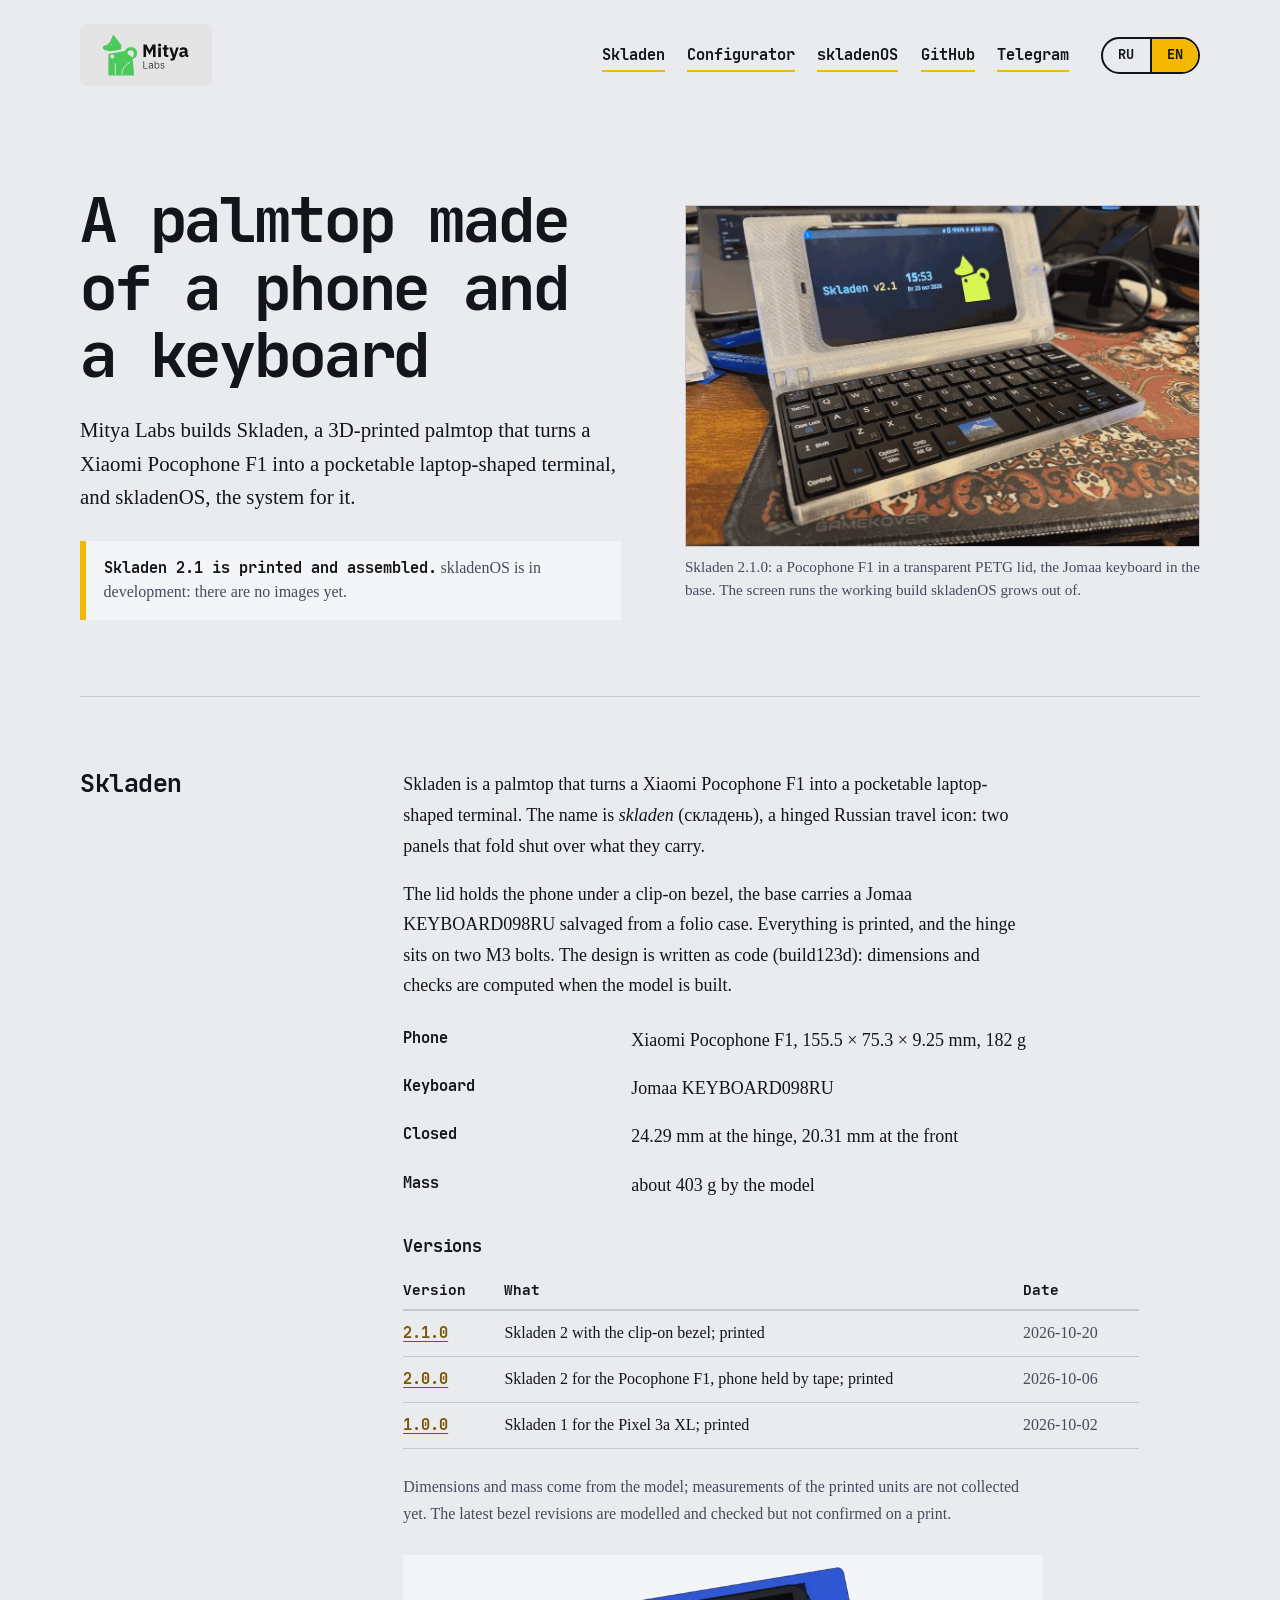
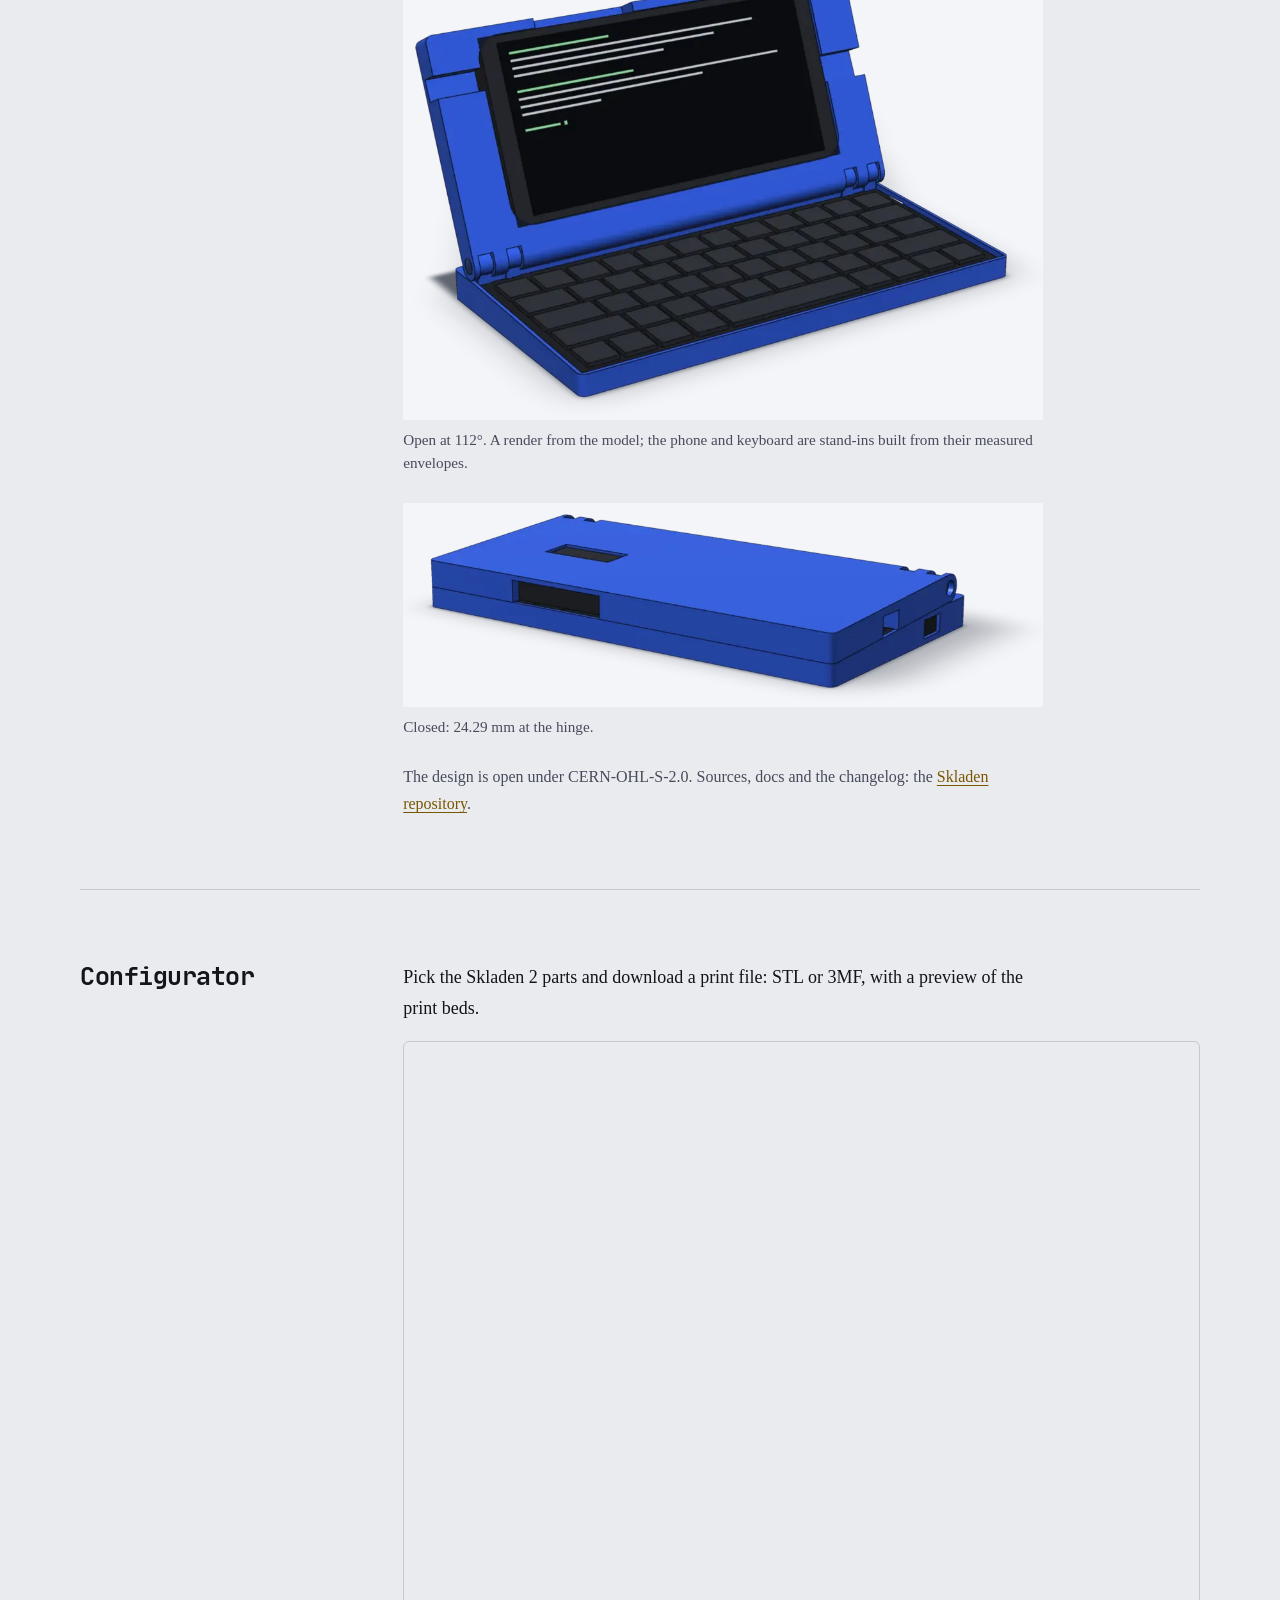
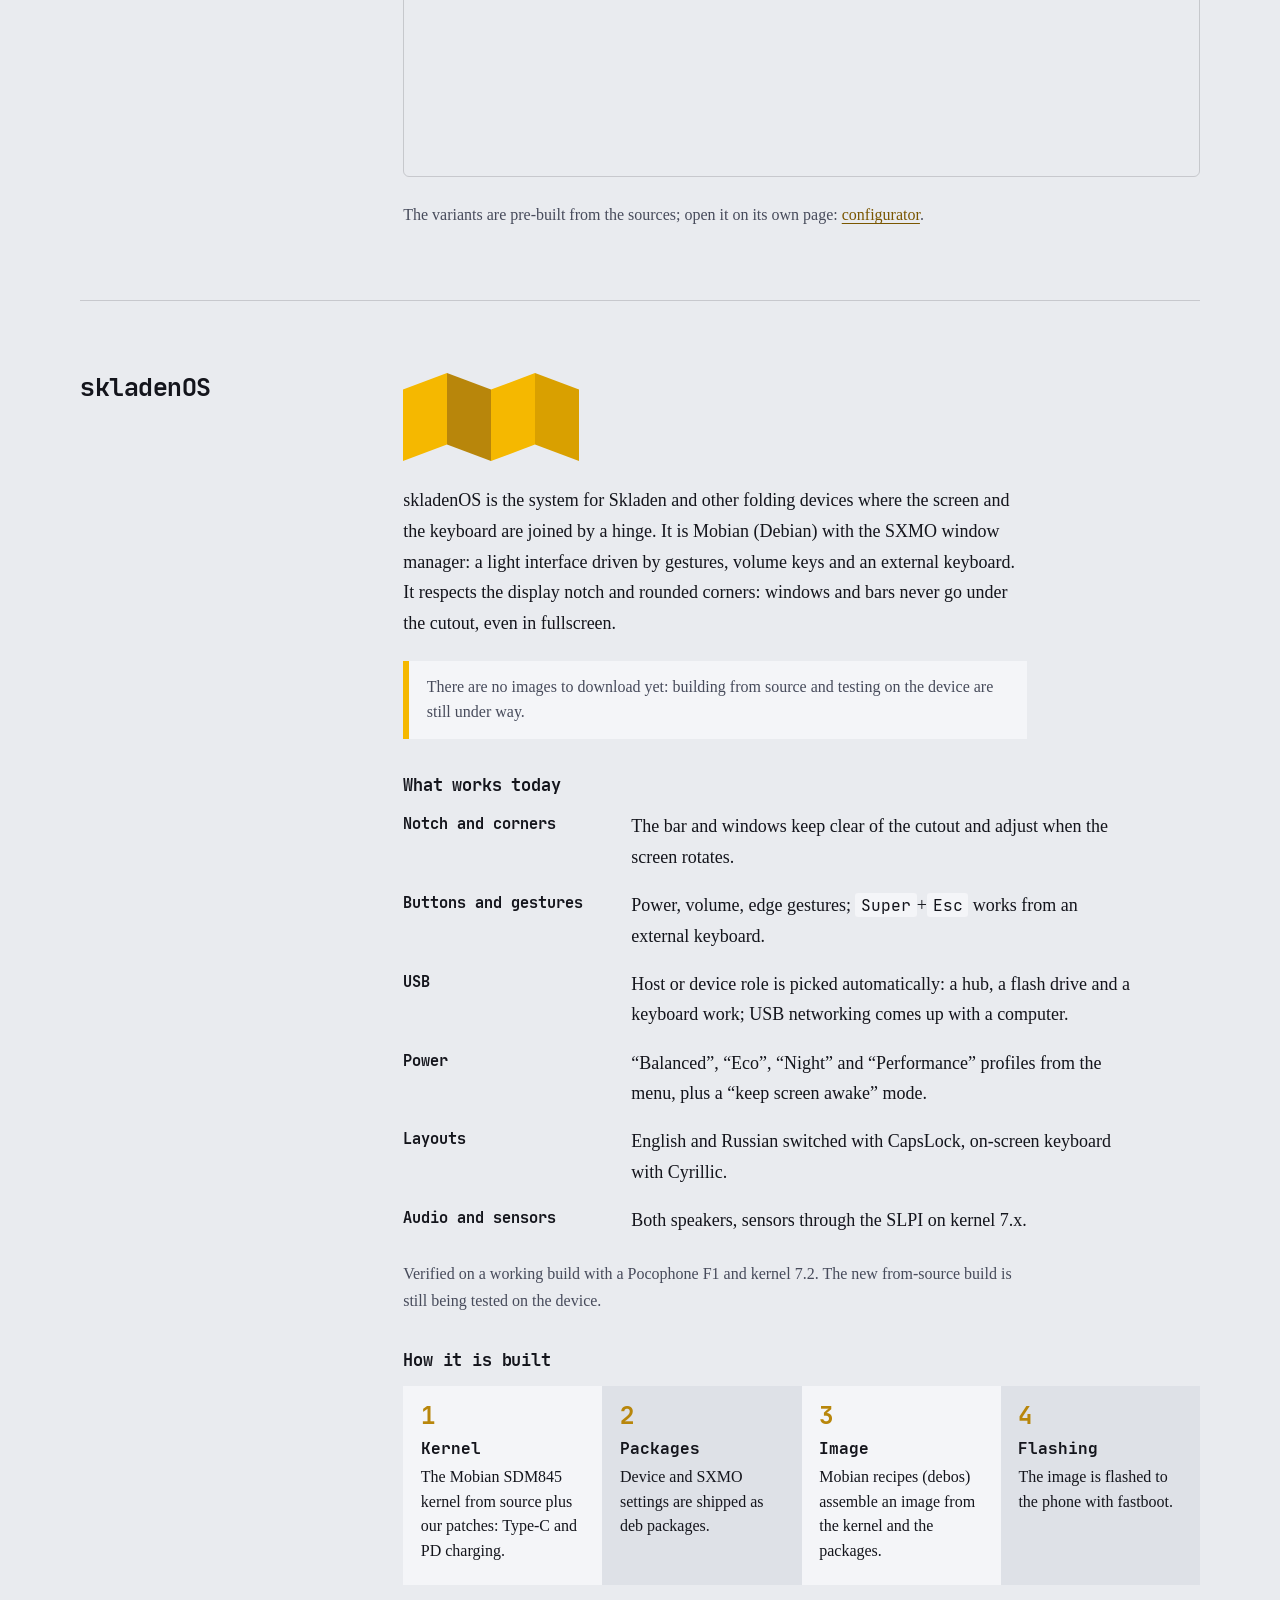
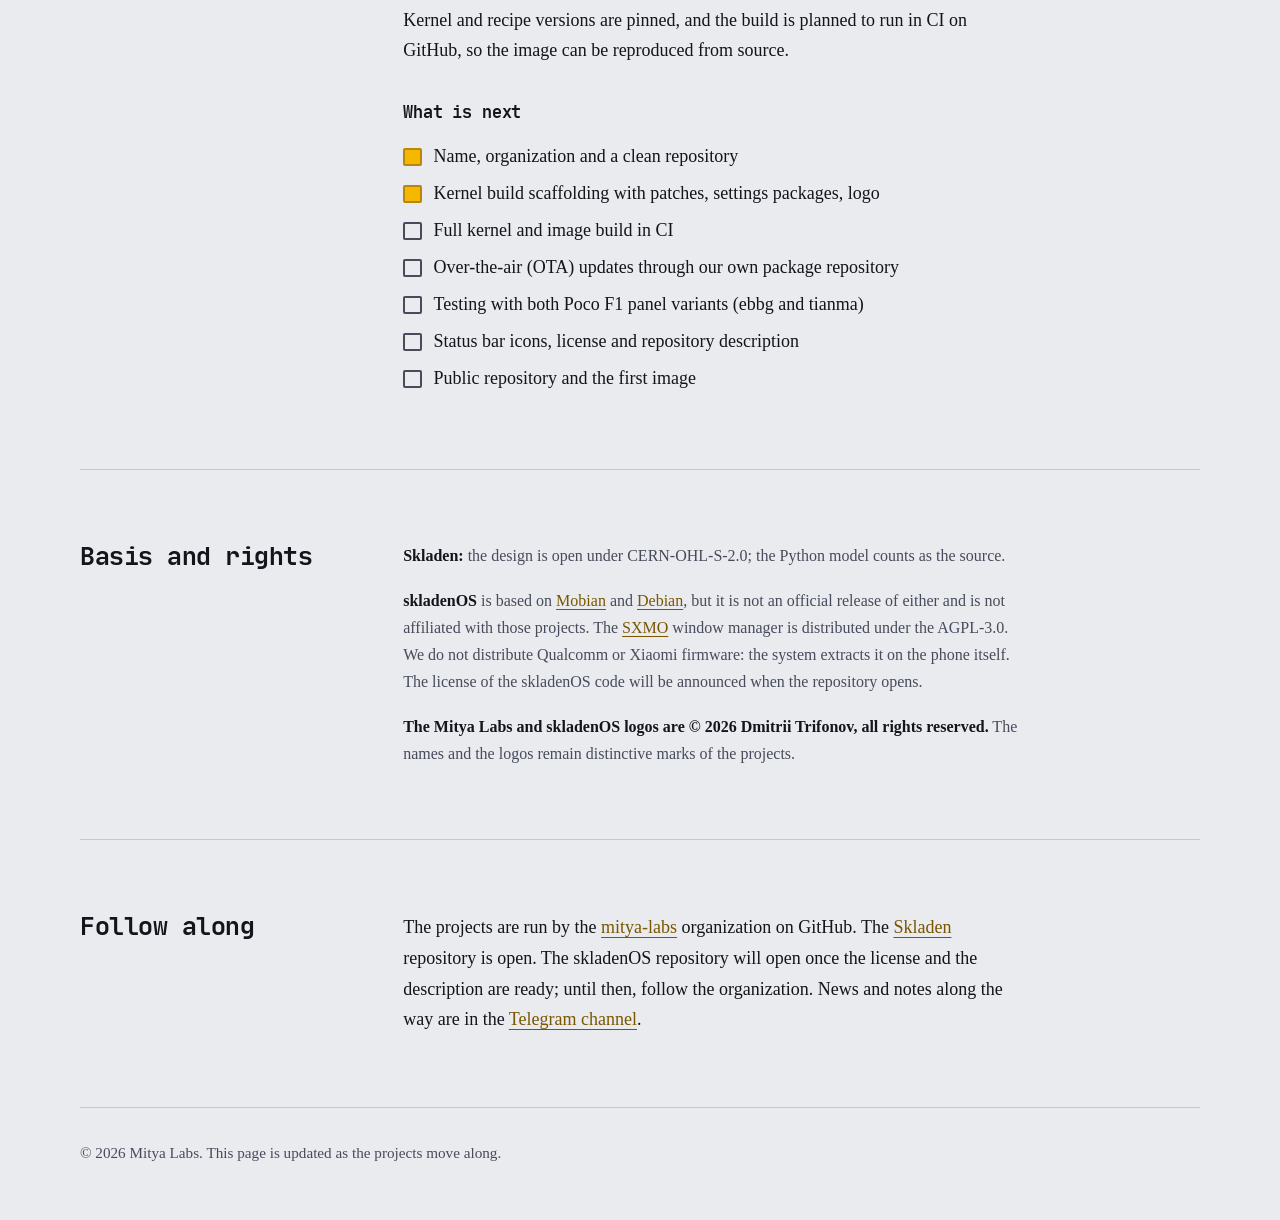
==== index.html @ ec43d26e "Сайт: ссылка на конфигуратор в шапке (ru/en) Co-Authored-By: Claude Sonnet 5.5 <noreply@anthropic.co" ====
<!doctype html>
<html lang="ru">
<head>
<meta charset="utf-8">
<meta name="viewport" content="width=device-width, initial-scale=1">
<title>Mitya Labs: Skladen и skladenOS</title>
<meta name="description" content="Mitya Labs делает Skladen, напечатанный палмтоп, который превращает Xiaomi Pocophone F1 в карманный терминал, и skladenOS, систему для него.">
<meta name="theme-color" content="#E9EBEF" media="(prefers-color-scheme: light)">
<meta name="theme-color" content="#0D0E15" media="(prefers-color-scheme: dark)">
<meta property="og:title" content="Mitya Labs: Skladen и skladenOS">
<meta property="og:description" content="Mitya Labs делает Skladen, напечатанный палмтоп, который превращает Xiaomi Pocophone F1 в карманный терминал, и skladenOS, систему для него.">
<meta property="og:image" content="https://mitya-labs.github.io/assets/img/skladen2-photo.jpg">
<link rel="canonical" href="https://mitya-labs.github.io/">
<link rel="alternate" hreflang="ru" href="https://mitya-labs.github.io/">
<link rel="alternate" hreflang="en" href="https://mitya-labs.github.io/en/">
<link rel="alternate" hreflang="x-default" href="https://mitya-labs.github.io/en/">
<link rel="icon" href="assets/favicon.svg" type="image/svg+xml">
<link rel="icon" href="/favicon.ico" sizes="48x48">
<link rel="apple-touch-icon" href="assets/apple-touch-icon.png">
<link rel="preload" href="assets/fonts/JetBrainsMono-Bold.woff2" as="font" type="font/woff2" crossorigin>
<link rel="stylesheet" href="style.css">
<script>
/* Язык по умолчанию: с корня (русская версия) уводим на /en/, если язык браузера не русский и пользователь не выбирал язык сам.
   Выбор переключателем RU/EN запоминается в localStorage. Страница /en/ при прямом заходе не перенаправляется. */
(function () {
  if (!true) return;
  var want = null;
  try { want = localStorage.getItem("lang"); } catch (e) {}
  if (want !== "ru" && want !== "en") {
    var l = (navigator.languages && navigator.languages.length ? navigator.languages[0] : navigator.language) || "ru";
    want = /^ru(-|$)/i.test(l) ? "ru" : "en";
  }
  if (want === "en") location.replace("en/" + location.search + location.hash);
})();
</script>
</head>
<body>
<div class="wrap">
<header class="top">
  <a href="./" class="brand" aria-label="Mitya Labs"><img src="assets/mitya-labs.svg" alt="Mitya Labs" width="209" height="99"></a>
  <nav aria-label="Разделы и язык">
    <a href="#skladen">Skladen</a>
    <a href="#configurator">Конфигуратор</a>
    <a href="#skladenos">skladenOS</a>
    <a href="https://github.com/mitya-labs">GitHub</a>
    <a href="https://t.me/dorimemmap">Telegram</a>
  </nav>
  <div class="lang" role="group" aria-label="Язык"><a href="./" hreflang="ru" lang="ru" data-lang="ru" aria-current="true">RU</a><a href="en/" hreflang="en" lang="en" data-lang="en">EN</a></div>
</header>

<main>
<div class="hero">
  <div>
    <h1>Палмтоп из телефона и клавиатуры</h1>
    <p class="lede">Mitya Labs делает Skladen: напечатанный на 3D-принтере палмтоп, который превращает Xiaomi Pocophone F1 в карманный терминал в форме ноутбука, и skladenOS, систему для него.</p>
    <p class="status"><strong>Skladen 2.1 напечатан и собран.</strong> skladenOS в разработке: готовых образов пока нет.</p>
  </div>
  <figure class="shot">
    <img src="assets/img/skladen2-photo.jpg" width="1100" height="729" alt="Напечатанный Skladen 2.1 на столе, открытый: Pocophone F1 под рамкой на защёлках в прозрачной крышке, клавиатура Jomaa в основании">
    <figcaption>Skladen 2.1.0: Pocophone F1 в прозрачной крышке из PETG, клавиатура Jomaa в основании. На экране рабочая сборка, из которой вырастает skladenOS.</figcaption>
  </figure>
</div>

<section class="cols" id="skladen"><h2>Skladen</h2><div class="body">
<p>Skladen — палмтоп, который превращает Xiaomi Pocophone F1 в карманный терминал в форме ноутбука. Название — <i>складень</i>: дорожная икона на петлях, две створки, которые смыкаются над тем, что в них лежит.</p>
<p>Крышка держит телефон под рамкой на защёлках, в основании клавиатура Jomaa KEYBOARD098RU из чехла-книжки. Всё напечатано, петли держатся на двух болтах M3. Конструкция описана кодом (build123d): размеры и проверки считаются при сборке модели.</p>
<dl class="feat"><dt>Телефон</dt><dd>Xiaomi Pocophone F1, 155,5 × 75,3 × 9,25 мм, 182 г</dd><dt>Клавиатура</dt><dd>Jomaa KEYBOARD098RU</dd><dt>В сложенном виде</dt><dd>24,29 мм у петли, 20,31 мм спереди</dd><dt>Масса</dt><dd>около 403 г по модели</dd></dl>
<h3>Версии</h3>
<div class="table-wrap"><table class="ver"><thead><tr><th scope="col">Версия</th><th scope="col">Что это</th><th scope="col">Дата</th></tr></thead><tbody><tr><td><a href="https://github.com/mitya-labs/skladen/tree/v2.1.0">2.1.0</a></td><td>Skladen 2 с рамкой на защёлках; напечатан</td><td>2026-10-20</td></tr><tr><td><a href="https://github.com/mitya-labs/skladen/tree/v2.0.0">2.0.0</a></td><td>Skladen 2 под Pocophone F1, телефон на ленте; напечатан</td><td>2026-10-06</td></tr><tr><td><a href="https://github.com/mitya-labs/skladen/tree/v1.0.0">1.0.0</a></td><td>Skladen 1 под Pixel 3a XL; напечатан</td><td>2026-10-02</td></tr></tbody></table></div>
<p class="note">Размеры и масса взяты из модели, замеры напечатанных экземпляров ещё не сведены. Последние правки рамки смоделированы и проверены, на печати не подтверждены.</p>
<figure class="render"><img src="assets/img/skladen2-open.webp" width="1000" height="726" alt="Skladen 2, открытый на 112 градусов: в крышке телефон с терминалом, в основании клавиатура" loading="lazy"><figcaption>Открытый на 112°. Рендер из модели; телефон и клавиатура заменены заготовками по измеренным габаритам.</figcaption></figure>
<figure class="render"><img src="assets/img/skladen2-closed.webp" width="1000" height="318" alt="Skladen 2 в сложенном виде, вид спереди справа" loading="lazy"><figcaption>Сложенный: 24,29 мм у петли.</figcaption></figure>
<p class="note">Конструкция открыта под CERN-OHL-S-2.0. Исходники, документы и список изменений: <a href="https://github.com/mitya-labs/skladen">репозиторий Skladen</a>.</p>
</div></section>

<section class="cols" id="configurator"><h2>Конфигуратор</h2><div class="body"><p>Выберите детали Skladen 2 и скачайте файл для печати: STL или 3MF, с предпросмотром столов.</p><iframe class="cfg" src="https://mitya-labs.github.io/skladen/?lang=ru" title="Конфигуратор Skladen 2" loading="lazy" allow="fullscreen"></iframe><p class="note">Модель собирается заранее из исходников; открыть отдельной страницей: <a href="https://mitya-labs.github.io/skladen/?lang=ru">конфигуратор</a>.</p></div></section>

<section class="cols" id="skladenos"><h2>skladenOS</h2><div class="body">
<svg class="mark" viewBox="0 0 320 160" role="img" aria-label="Знак skladenOS: четыре сложенные грани"><polygon class="p1" points="0,30 80,0 80,130 0,160"/><polygon class="p2" points="80,0 160,30 160,160 80,130"/><polygon class="p3" points="160,30 240,0 240,130 160,160"/><polygon class="p4" points="240,0 320,30 320,160 240,130"/></svg>
<p>skladenOS — система для Skladen и других складных устройств, где экран и клавиатура соединены шарниром. Это Mobian (Debian) с оконным менеджером SXMO: лёгкий интерфейс, которым управляют жестами, кнопками громкости и внешней клавиатурой. Система учитывает вырез экрана и скруглённые углы: окна и панели не заходят под челку, даже в полноэкранном режиме.</p>
<p class="status">Готовых образов для скачивания пока нет: сборка из исходников и проверка на устройстве ещё идут.</p>
<h3>Что уже работает</h3>
<dl class="feat"><dt>Вырез и углы</dt><dd>Панель и окна отступают от выреза и перестраиваются при повороте экрана.</dd><dt>Кнопки и жесты</dt><dd>Питание, громкость, жесты по краям экрана; с внешней клавиатуры работает <kbd>Super</kbd>+<kbd>Esc</kbd>.</dd><dt>USB</dt><dd>Роль хоста или устройства выбирается сама: хаб, флешка и клавиатура работают, с компьютером поднимается USB-сеть.</dd><dt>Питание</dt><dd>Режимы «Баланс», «Экономия», «Ночь» и «Производительность» из меню, режим «экран не гаснет».</dd><dt>Раскладки</dt><dd>Английская и русская по CapsLock, экранная клавиатура с кириллицей.</dd><dt>Звук и датчики</dt><dd>Оба динамика, датчики через SLPI на ядре 7.x.</dd></dl>
<p class="note">Проверено на рабочей сборке с Pocophone F1 и ядром 7.2. Новая сборка из исходников ещё проходит проверку на устройстве.</p>
<h3>Как собирается</h3>
<ol class="steps"><li><b>Ядро</b>Ядро Mobian для SDM845 из исходников и наши патчи: Type-C и зарядка PD.</li><li><b>Пакеты</b>Настройки устройства и SXMO оформлены как deb-пакеты.</li><li><b>Образ</b>Рецепты Mobian (debos) собирают образ из ядра и пакетов.</li><li><b>Прошивка</b>Образ прошивается на телефон через fastboot.</li></ol>
<p>Версии ядра и рецептов зафиксированы, сборку планируется вести в CI на GitHub: образ можно будет воспроизвести из исходников.</p>
<h3>Что дальше</h3>
<ul class="road"><li class="done">Имя, организация и чистый репозиторий</li><li class="done">Каркас сборки ядра с патчами, пакеты настроек, логотип</li><li>Полная сборка ядра и образа в CI</li><li>Обновления по воздуху (OTA) через собственный репозиторий пакетов</li><li>Проверка с обоими вариантами панели Poco F1 (ebbg и tianma)</li><li>Иконки статус-бара, лицензия и описание репозитория</li><li>Публичный репозиторий и первый образ</li></ul>
</div></section>

<section class="cols"><h2>Основа и права</h2><div class="body fine"><p><strong>Skladen:</strong> конструкция открыта под CERN-OHL-S-2.0, исходником считается Python-модель.</p><p><strong>skladenOS</strong> основан на <a href="https://mobian.org">Mobian</a> и <a href="https://www.debian.org">Debian</a>, но не является их официальным выпуском и не связан с этими проектами. Оконный менеджер <a href="https://sxmo.org">SXMO</a> распространяется под AGPL-3.0. Прошивки Qualcomm и Xiaomi мы не распространяем: система извлекает их на самом телефоне. Лицензия кода skladenOS будет объявлена при открытии репозитория.</p><p><strong>Логотипы Mitya Labs и skladenOS © 2026 Dmitrii Trifonov, все права защищены.</strong> Названия и логотипы остаются отличительными знаками проектов.</p></div></section>

<section class="cols"><h2>Где следить</h2><div class="body"><p>Проекты ведёт организация <a href="https://github.com/mitya-labs">mitya-labs</a> на GitHub. Репозиторий <a href="https://github.com/mitya-labs/skladen">Skladen</a> открыт. Репозиторий skladenOS откроется, когда будут готовы лицензия и описание; до тех пор можно подписаться на организацию. Новости и заметки по ходу работы — в <a href="https://t.me/dorimemmap">Telegram-канале</a>.</p></div></section>
</main>

<footer>
  <p>© 2026 Mitya Labs. Страница обновляется по мере продвижения проектов.</p>
</footer>
</div>
<script>
document.querySelectorAll("a[data-lang]").forEach(function (a) {
  a.addEventListener("click", function () { try { localStorage.setItem("lang", a.getAttribute("data-lang")); } catch (e) {} });
});
</script>
</body>
</html>
---- style.css ----
@font-face { font-family: "JetBrains Mono"; font-weight: 400; font-display: swap; src: url("assets/fonts/JetBrainsMono-Regular.woff2") format("woff2"); }
@font-face { font-family: "JetBrains Mono"; font-weight: 700; font-display: swap; src: url("assets/fonts/JetBrainsMono-Bold.woff2") format("woff2"); }

:root {
  --paper: #E9EBEF;
  --sheet: #F4F5F8;
  --sheet-2: #DEE1E7;
  --ink: #14151C;
  --muted: #474B5B;
  --crease: rgba(20, 21, 28, .16);
  --fold-light: #F5B800;
  --fold-mid: #D9A000;
  --fold-dark: #B8860B;
  --link: #7A5600;
  --focus: #14151C;
  --mono: "JetBrains Mono", ui-monospace, "SF Mono", Menlo, Consolas, monospace;
  --serif: "Iowan Old Style", "Palatino Linotype", Palatino, "Source Serif 4", Georgia, serif;
  color-scheme: light dark;
}
@media (prefers-color-scheme: dark) {
  :root {
    --paper: #0D0E15;
    --sheet: #151722;
    --sheet-2: #1C1E2C;
    --ink: #E8E9EF;
    --muted: #A5A9BA;
    --crease: rgba(255, 255, 255, .14);
    --fold-light: #FFE55C;
    --fold-mid: #E0C247;
    --fold-dark: #B89B33;
    --link: #FFE55C;
    --focus: #FFE55C;
  }
}

* { box-sizing: border-box; }
html { -webkit-text-size-adjust: 100%; }
body {
  margin: 0; background: var(--paper); color: var(--ink);
  font: 1.125rem/1.7 var(--serif);
  font-variant-ligatures: none;
}
img, svg { display: block; max-width: 100%; }
a { color: var(--link); text-underline-offset: .2em; text-decoration-thickness: 1px; }
a:hover { text-decoration-thickness: 2px; }
:focus-visible { outline: 3px solid var(--focus); outline-offset: 3px; border-radius: 2px; }

.wrap { width: min(100% - 2.5rem, 70rem); margin-inline: auto; }

/* шапка */
.top { display: grid; grid-template-columns: auto 1fr auto; align-items: center; gap: 1rem 2rem; padding-block: 1.5rem; }
.brand { grid-area: 1 / 1; }
.brand img { height: 3.9rem; width: auto; }
.top nav { grid-area: 1 / 2; justify-self: end; display: flex; flex-wrap: wrap; gap: .6rem 1.4rem; font: 700 .95rem/1 var(--mono); }
.top nav a { color: var(--ink); text-decoration: none; padding: .5rem 0; border-bottom: 2px solid var(--fold-light); }
.top nav a:hover { border-bottom-color: var(--ink); }

/* переключатель языка: капсула из двух сегментов, активный залит */
.lang { grid-area: 1 / 3; display: inline-flex; align-items: stretch; border: 2px solid var(--ink); border-radius: 999px; overflow: hidden; font: 700 .85rem/1 var(--mono); -webkit-text-size-adjust: 100%; }
.lang a { display: block; padding: .6rem .95rem; color: var(--ink); text-decoration: none; background: transparent; }
.lang a + a { border-left: 2px solid var(--ink); }
.lang a:hover { background: var(--sheet-2); }
.lang a[aria-current] { background: var(--fold-light); color: #14151C; }
.lang a:focus-visible { outline-offset: -4px; }

/* первый экран */
.hero { display: grid; grid-template-columns: minmax(0, 1.05fr) minmax(0, 1fr); gap: clamp(1.5rem, 5vw, 4.5rem); align-items: center; padding-block: clamp(2rem, 6vw, 5.5rem) clamp(2.5rem, 6vw, 5rem); }
h1 { font: 700 clamp(2.1rem, 5.2vw, 3.9rem)/1.08 var(--mono); letter-spacing: -.035em; margin: 0 0 1.5rem; text-wrap: balance; }
.lede { font-size: 1.3rem; line-height: 1.6; color: var(--ink); margin: 0 0 1.75rem; max-width: 34rem; }
.status { margin: 0; padding: .9rem 1.1rem; max-width: 34rem; background: var(--sheet); border-left: 6px solid var(--fold-light); font-size: 1rem; line-height: 1.55; color: var(--muted); }
.status strong { color: var(--ink); font-family: var(--mono); font-size: .95rem; }

.mark { width: 11rem; height: auto; margin: 0 0 1.5rem; }
.mark .p1, .mark .p3 { fill: var(--fold-light); }
.mark .p2 { fill: var(--fold-dark); }
.mark .p4 { fill: var(--fold-mid); }

.shot { margin: 0; }
.shot img { width: 100%; height: auto; border: 1px solid var(--crease); }
figcaption { margin-top: .6rem; font-size: .95rem; line-height: 1.5; color: var(--muted); max-width: 40rem; }
.render { margin: 1.75rem 0 0; max-width: 40rem; }
.render img { width: 100%; height: auto; background: var(--sheet); }

/* секции */
section { padding-block: clamp(2.5rem, 6vw, 4.5rem); border-top: 1px solid var(--crease); }
.cols { display: grid; grid-template-columns: minmax(0, 17rem) minmax(0, 1fr); gap: clamp(1.25rem, 4vw, 4rem); }
h2 { font: 700 1.55rem/1.2 var(--mono); letter-spacing: -.02em; margin: 0; text-wrap: balance; }
.body p { margin: 0 0 1.1rem; max-width: 39rem; }
.body p:last-child { margin-bottom: 0; }
h3 { font: 700 1.05rem/1.3 var(--mono); letter-spacing: -.01em; margin: 2.25rem 0 .9rem; }
.body p + dl.feat { margin-top: 1.5rem; }
.body p.status { margin: 1.4rem 0 0; }

.table-wrap { overflow-x: auto; max-width: 46rem; }
table.ver { border-collapse: collapse; width: 100%; font-size: 1rem; line-height: 1.5; }
table.ver th { text-align: left; font: 700 .9rem/1.4 var(--mono); padding: .5rem 1rem .5rem 0; border-bottom: 2px solid var(--crease); }
table.ver td { padding: .65rem 1rem .65rem 0; border-bottom: 1px solid var(--crease); vertical-align: top; }
table.ver td:first-child { font: 700 .95rem/1.6 var(--mono); white-space: nowrap; }
table.ver td:last-child { white-space: nowrap; color: var(--muted); }

code, kbd { font: 400 .9em var(--mono); background: var(--sheet); padding: .1em .35em; border-radius: 3px; }

dl.feat { margin: 0; display: grid; grid-template-columns: minmax(0, 12.5rem) minmax(0, 1fr); gap: 1.1rem 1.75rem; max-width: 46rem; }
dl.feat dt { font: 700 .95rem/1.5 var(--mono); padding-top: .12rem; }
dl.feat dd { margin: 0; }
.body .note { margin: 1.5rem 0 0; color: var(--muted); font-size: 1rem; max-width: 39rem; }

ol.steps { list-style: none; padding: 0; margin: 0 0 1.25rem; display: grid; grid-template-columns: repeat(4, minmax(0, 1fr)); max-width: 52rem; counter-reset: step; }
ol.steps li { counter-increment: step; padding: 1.1rem 1.1rem 1.3rem; background: var(--sheet); font-size: 1rem; line-height: 1.55; }
ol.steps li:nth-child(even) { background: var(--sheet-2); }
ol.steps li::before { content: counter(step); display: block; font: 700 1.5rem/1 var(--mono); color: var(--fold-dark); margin-bottom: .6rem; }
@media (prefers-color-scheme: dark) { ol.steps li::before { color: var(--fold-light); } }
ol.steps b { display: block; font: 700 1rem/1.35 var(--mono); margin-bottom: .35rem; }

ul.road { list-style: none; padding: 0; margin: 0; max-width: 39rem; }
ul.road li { position: relative; padding: .2rem 0 .2rem 1.9rem; }
ul.road li::before { content: ""; position: absolute; left: 0; top: .62rem; width: .9rem; height: .9rem; border: 2px solid var(--muted); border-radius: 2px; }
ul.road li.done::before { background: var(--fold-light); border-color: var(--fold-dark); }

.fine { font-size: 1rem; color: var(--muted); }
.fine strong { color: var(--ink); }

footer { border-top: 1px solid var(--crease); padding-block: 2rem 3rem; color: var(--muted); font-size: .95rem; }
footer p { margin: 0 0 .4rem; max-width: 46rem; }

@media (max-width: 860px) {
  .top { grid-template-columns: 1fr auto; }
  .lang { grid-area: 1 / 2; }
  .top nav { grid-area: 2 / 1 / 3 / 3; justify-self: start; }
  .hero { grid-template-columns: 1fr; }
  .cols { grid-template-columns: 1fr; gap: 1rem; }
  ol.steps { grid-template-columns: repeat(2, minmax(0, 1fr)); }
}
@media (max-width: 560px) {
  body { font-size: 1.05rem; }
  .mark { width: 8rem; }
  .brand img { height: 3rem; }
  .top nav { gap: .5rem 1.1rem; font-size: .88rem; }
  dl.feat { grid-template-columns: 1fr; gap: .1rem; }
  dl.feat dd { margin-bottom: 1rem; }
  ol.steps { grid-template-columns: 1fr; }
}

/* конфигуратор Skladen во фрейме */
iframe.cfg { display: block; width: 100%; height: min(46rem, 85vh); border: 1px solid var(--crease); border-radius: 6px; background: transparent; }
@media (max-width: 760px) { iframe.cfg { height: 90vh; } }
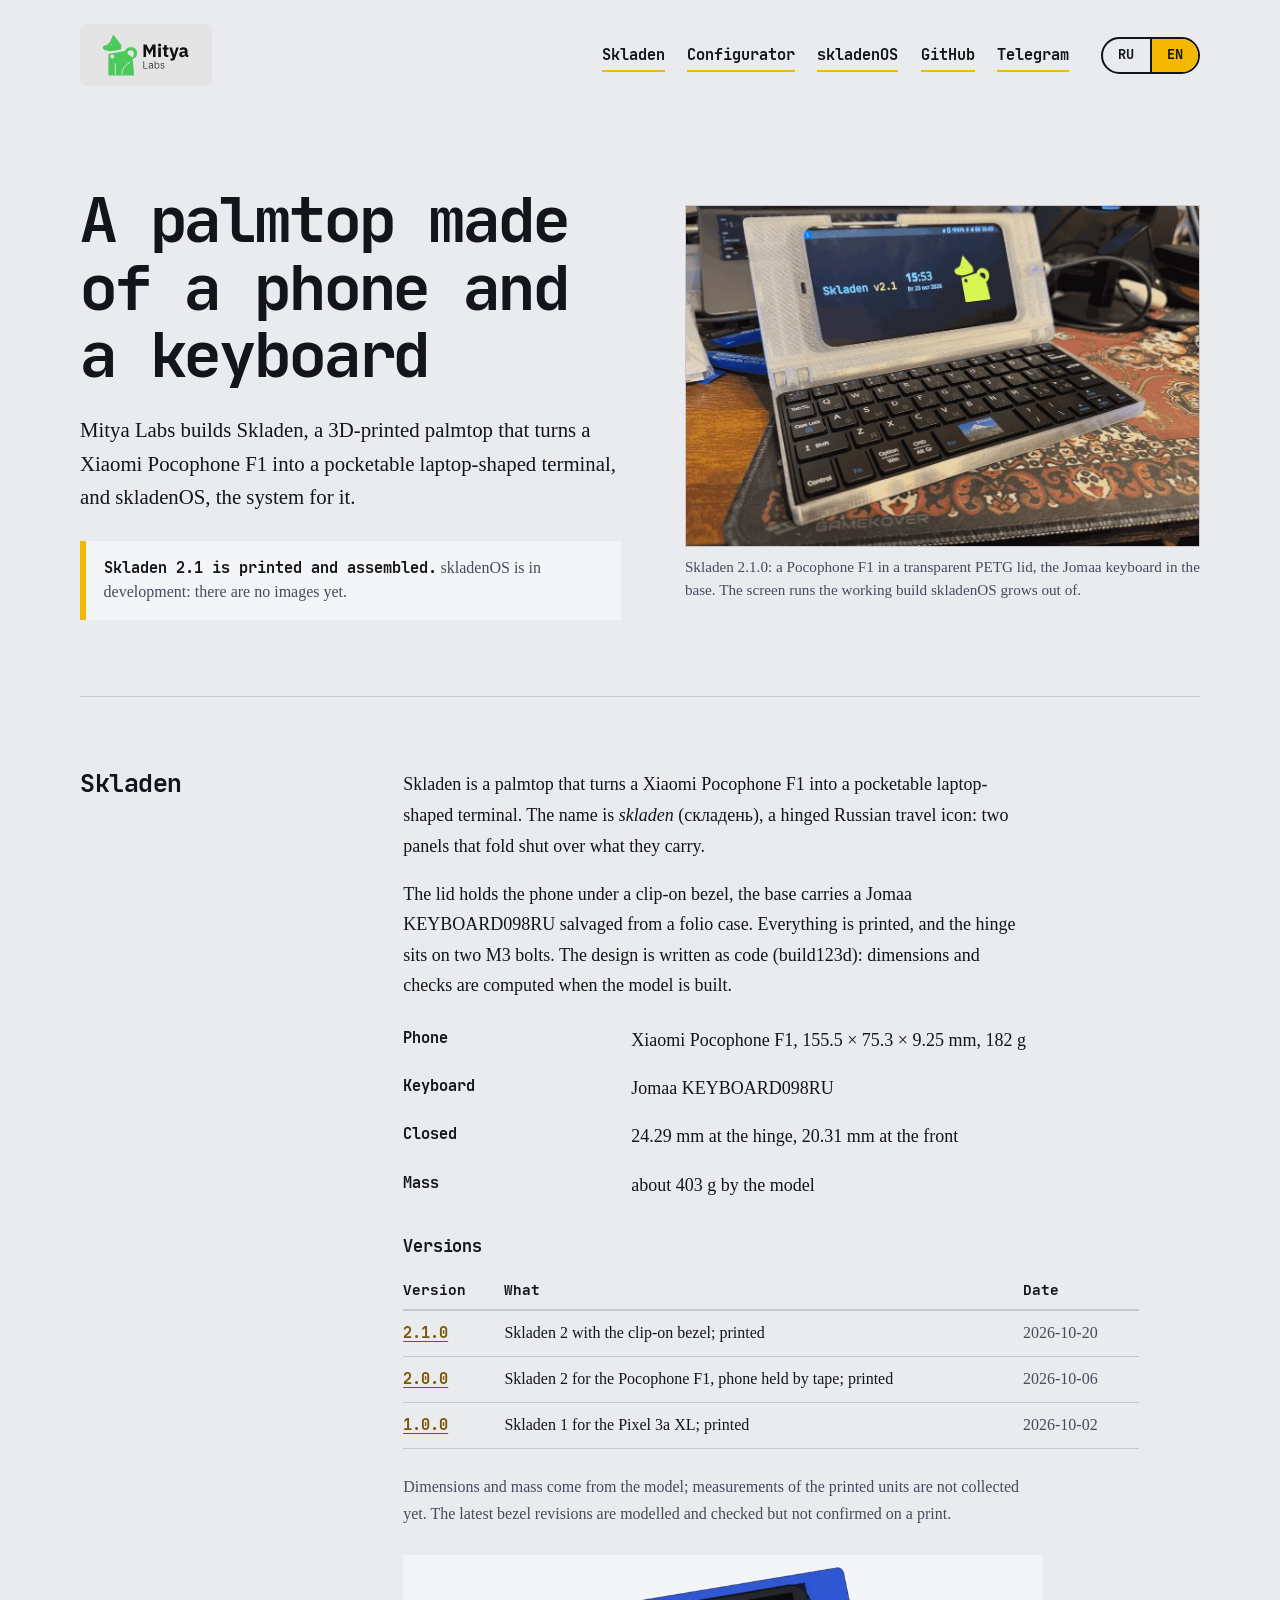
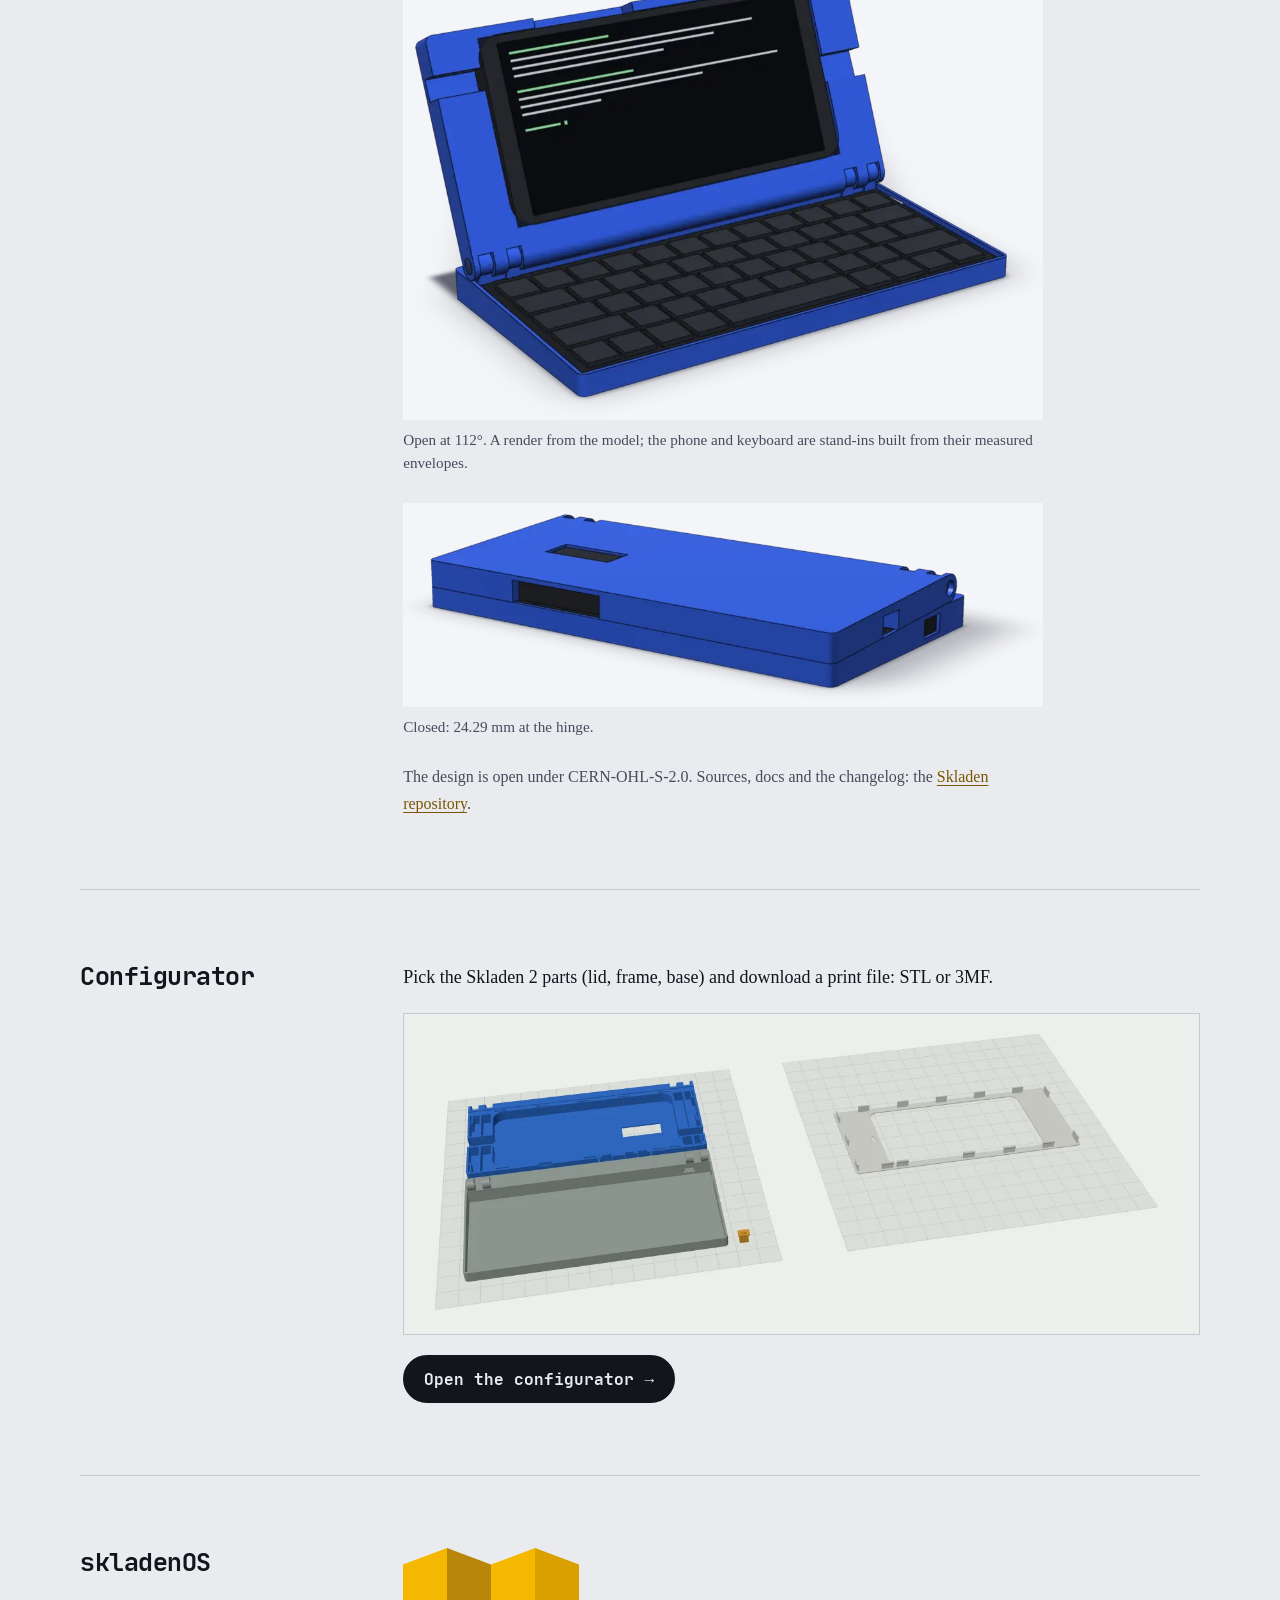
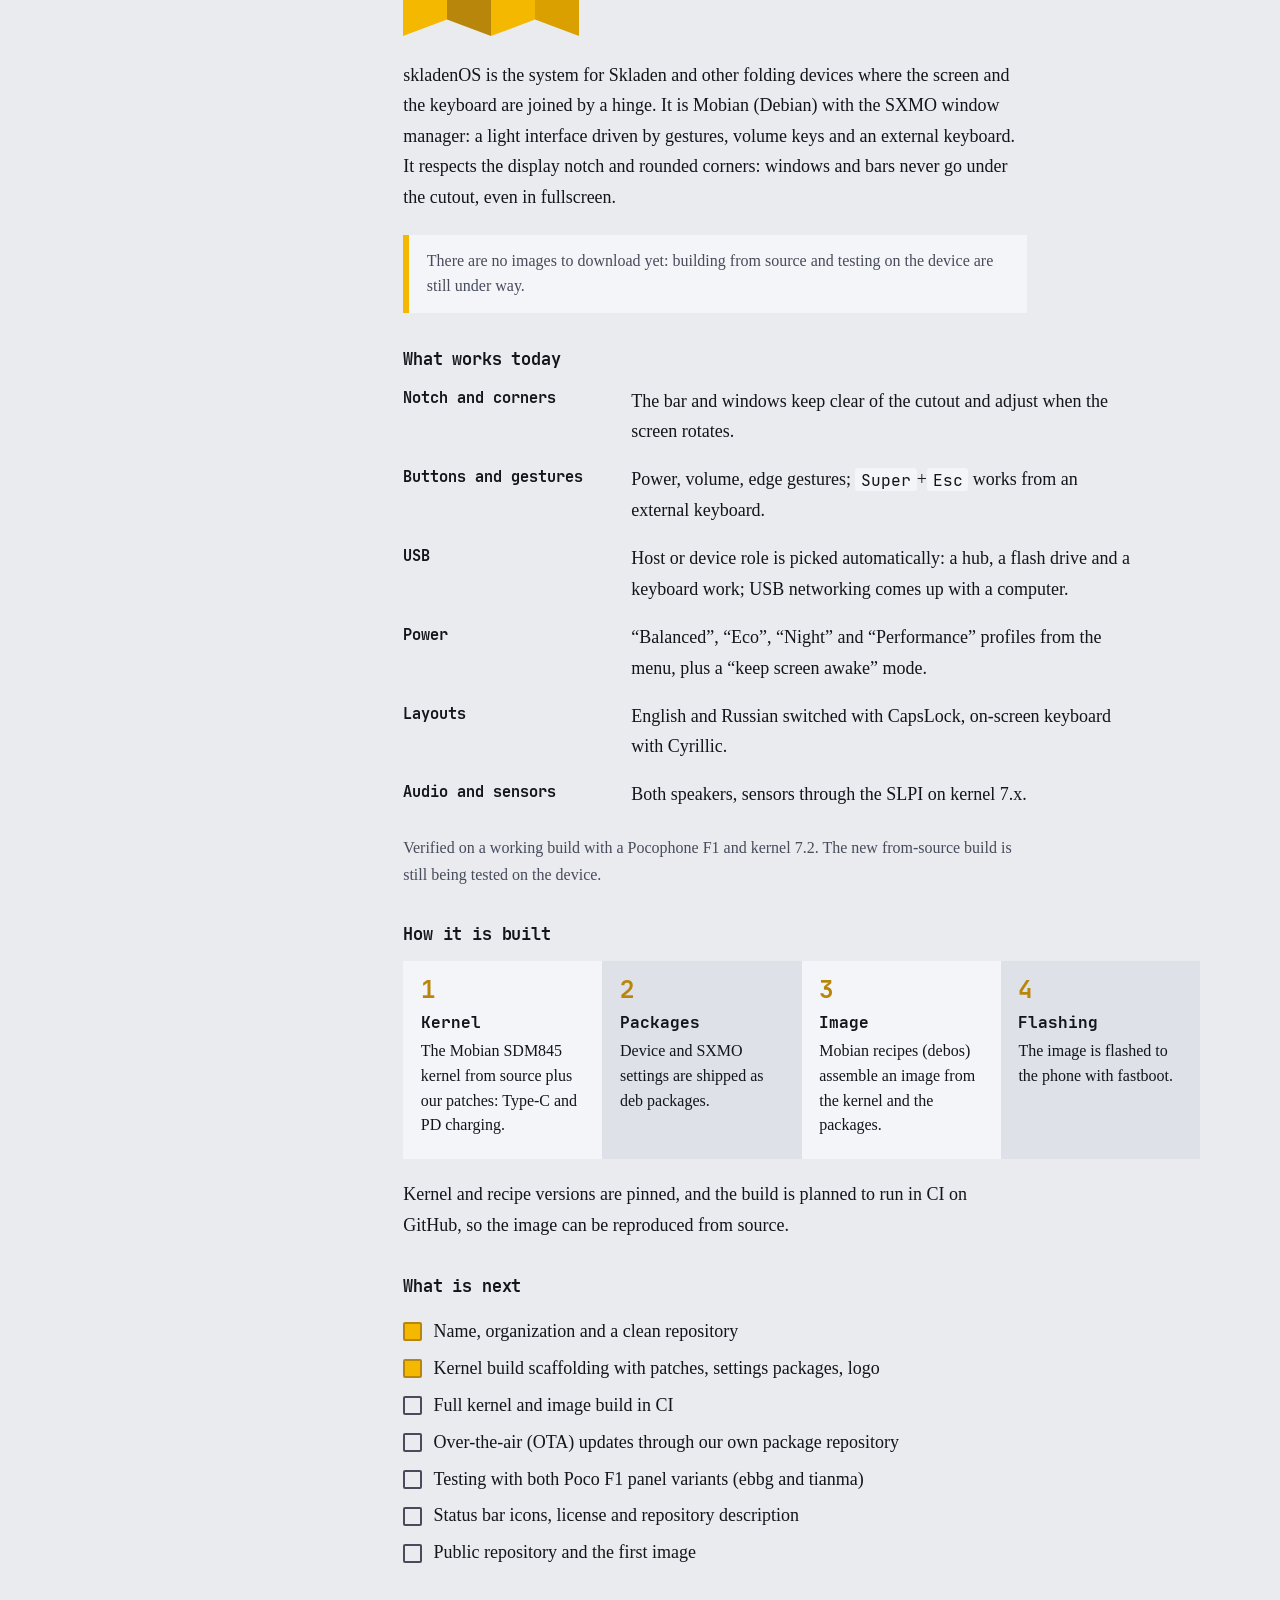
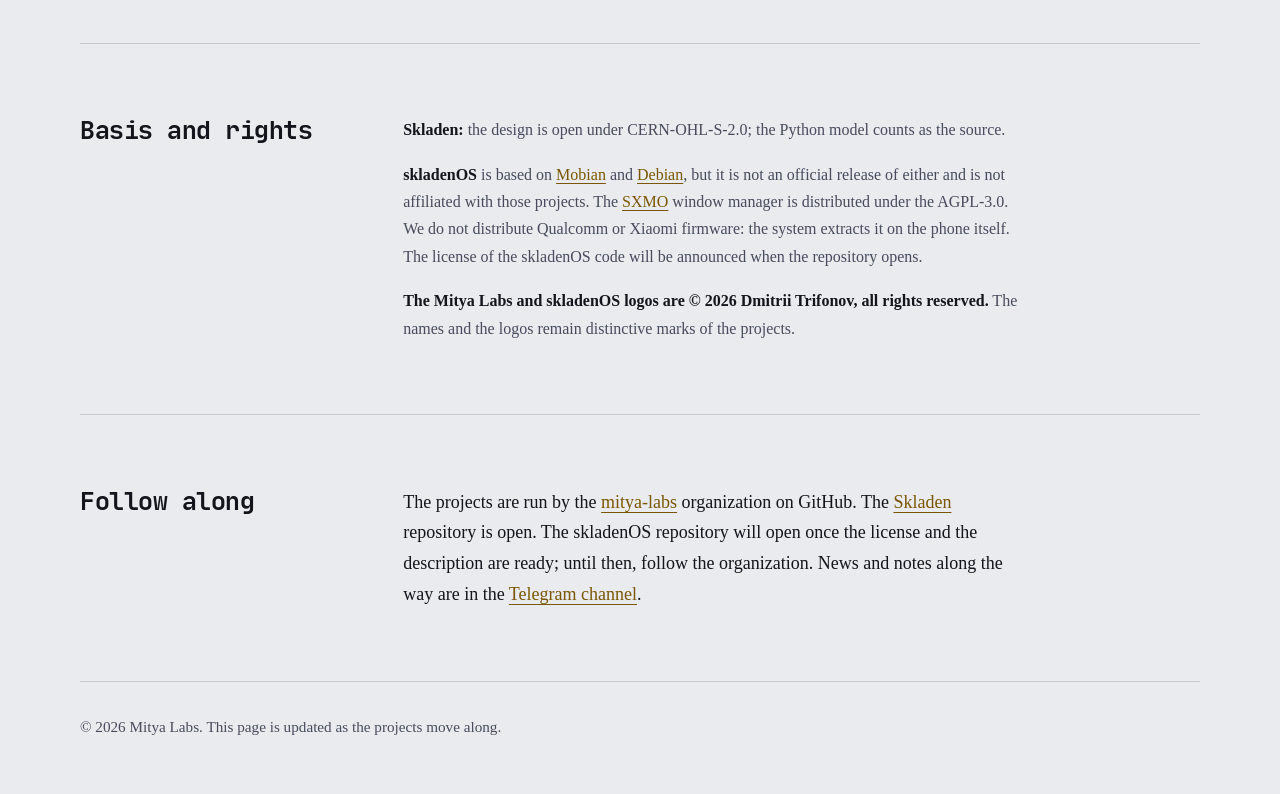
==== commit 76fa9550: "Сайт: вместо iframe снимок моделей на столах и кнопка в конфигуратор (ru/en, светлая и тёмная тема) " ====
--- a/index.html
+++ b/index.html
@@ -73,7 +73,7 @@
 <p class="note">Конструкция открыта под CERN-OHL-S-2.0. Исходники, документы и список изменений: <a href="https://github.com/mitya-labs/skladen">репозиторий Skladen</a>.</p>
 </div></section>
 
-<section class="cols" id="configurator"><h2>Конфигуратор</h2><div class="body"><p>Выберите детали Skladen 2 и скачайте файл для печати: STL или 3MF, с предпросмотром столов.</p><iframe class="cfg" src="https://mitya-labs.github.io/skladen/?lang=ru" title="Конфигуратор Skladen 2" loading="lazy" allow="fullscreen"></iframe><p class="note">Модель собирается заранее из исходников; открыть отдельной страницей: <a href="https://mitya-labs.github.io/skladen/?lang=ru">конфигуратор</a>.</p></div></section>
+<section class="cols" id="configurator"><h2>Конфигуратор</h2><div class="body"><p>Выберите детали Skladen 2 (крышку, рамку, базу) и скачайте файл для печати: STL или 3MF.</p><a class="cfgview" href="https://mitya-labs.github.io/skladen/?lang=ru"><picture><source srcset="assets/img/configurator-dark.webp" media="(prefers-color-scheme: dark)"><img src="assets/img/configurator-light.webp" width="1240" height="500" alt="Детали Skladen 2 на двух столах 256×256 в конфигураторе: крышка и база на первом, рамка на втором" loading="lazy"></picture></a><p><a class="cta" href="https://mitya-labs.github.io/skladen/?lang=ru">Открыть конфигуратор →</a></p></div></section>
 
 <section class="cols" id="skladenos"><h2>skladenOS</h2><div class="body">
 <svg class="mark" viewBox="0 0 320 160" role="img" aria-label="Знак skladenOS: четыре сложенные грани"><polygon class="p1" points="0,30 80,0 80,130 0,160"/><polygon class="p2" points="80,0 160,30 160,160 80,130"/><polygon class="p3" points="160,30 240,0 240,130 160,160"/><polygon class="p4" points="240,0 320,30 320,160 240,130"/></svg>
--- a/style.css
+++ b/style.css
@@ -141,6 +141,9 @@
   ol.steps { grid-template-columns: 1fr; }
 }
 
-/* конфигуратор Skladen во фрейме */
-iframe.cfg { display: block; width: 100%; height: min(46rem, 85vh); border: 1px solid var(--crease); border-radius: 6px; background: transparent; }
-@media (max-width: 760px) { iframe.cfg { height: 90vh; } }
+/* конфигуратор: снимок столов и кнопка перехода */
+.cfgview { display: block; margin: 1.25rem 0; }
+.cfgview img { display: block; width: 100%; height: auto; border: 1px solid var(--crease); }
+a.cta { display: inline-block; font: 700 1rem/1 var(--mono); padding: .85rem 1.2rem; color: var(--paper); background: var(--ink); text-decoration: none; border: 2px solid var(--ink); border-radius: 999px; }
+a.cta:hover { background: transparent; color: var(--ink); }
+a.cta:focus-visible { outline: 3px solid var(--link); outline-offset: 3px; }
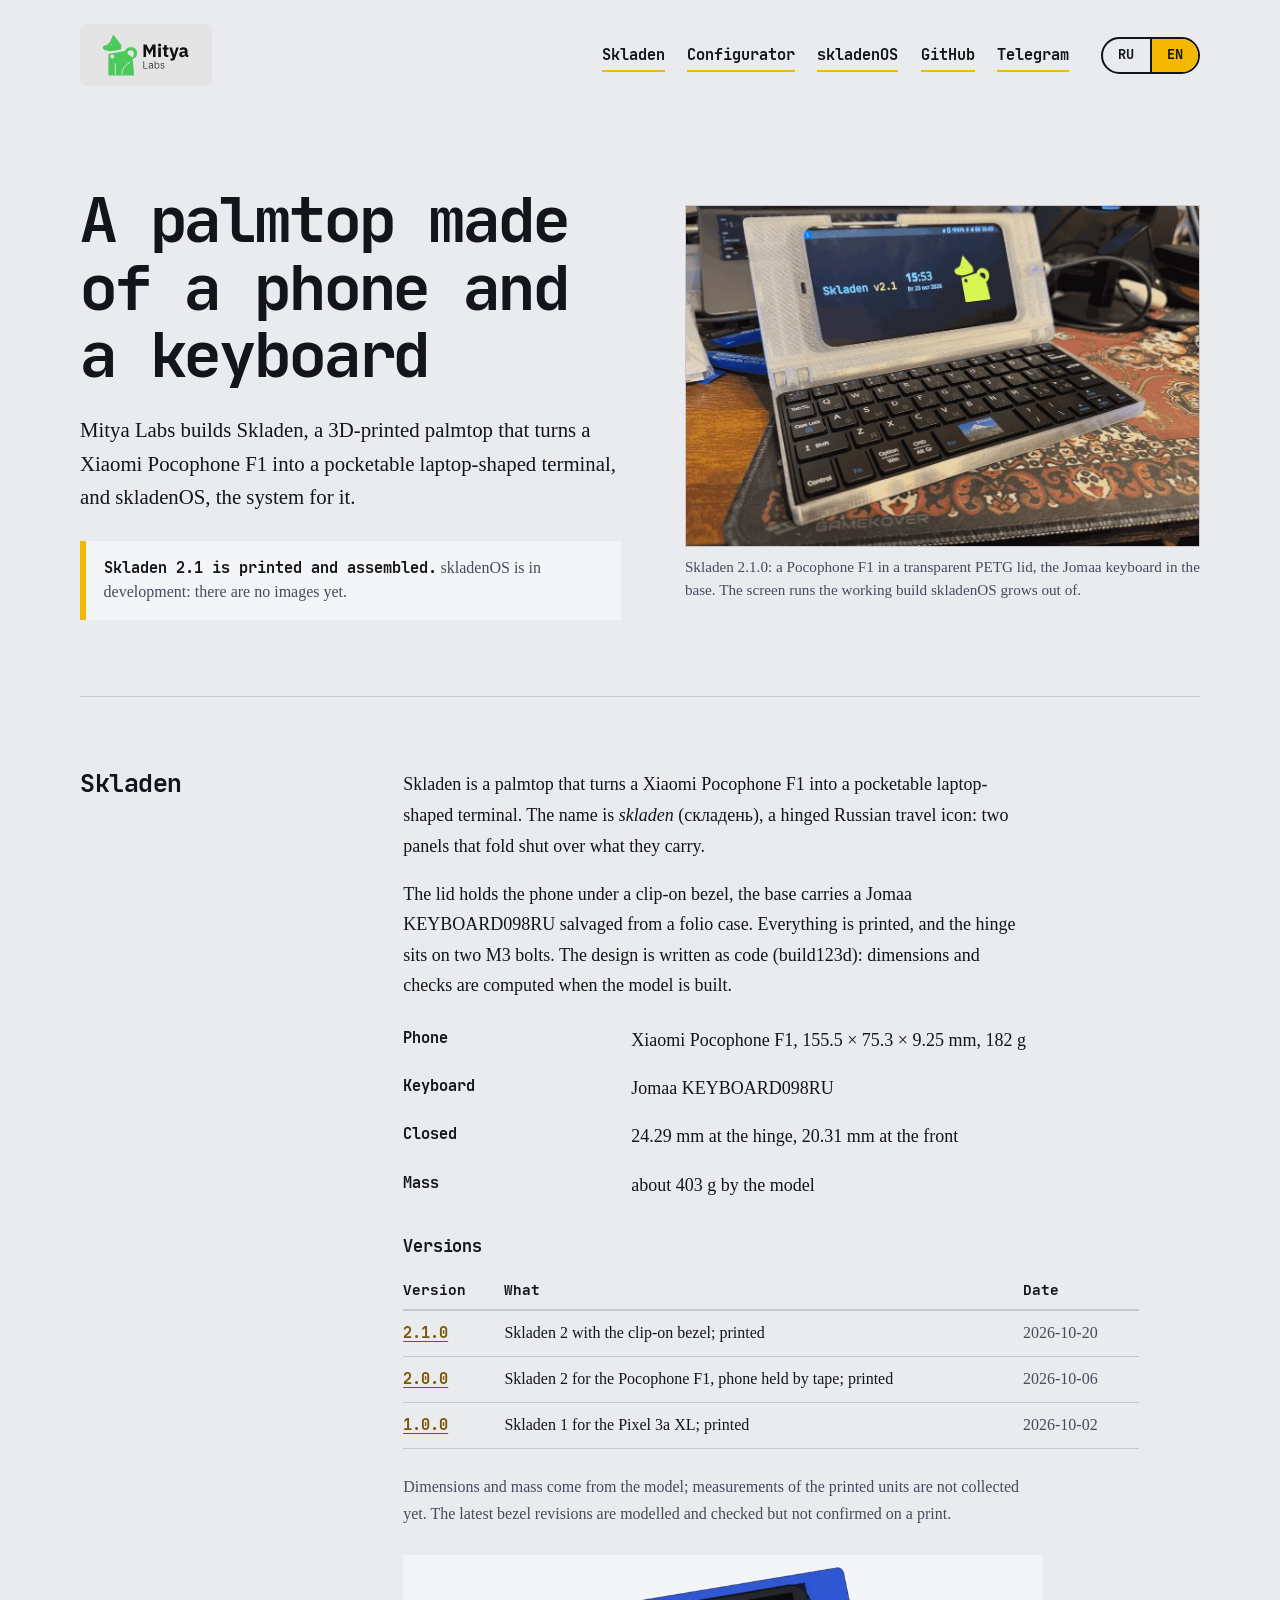
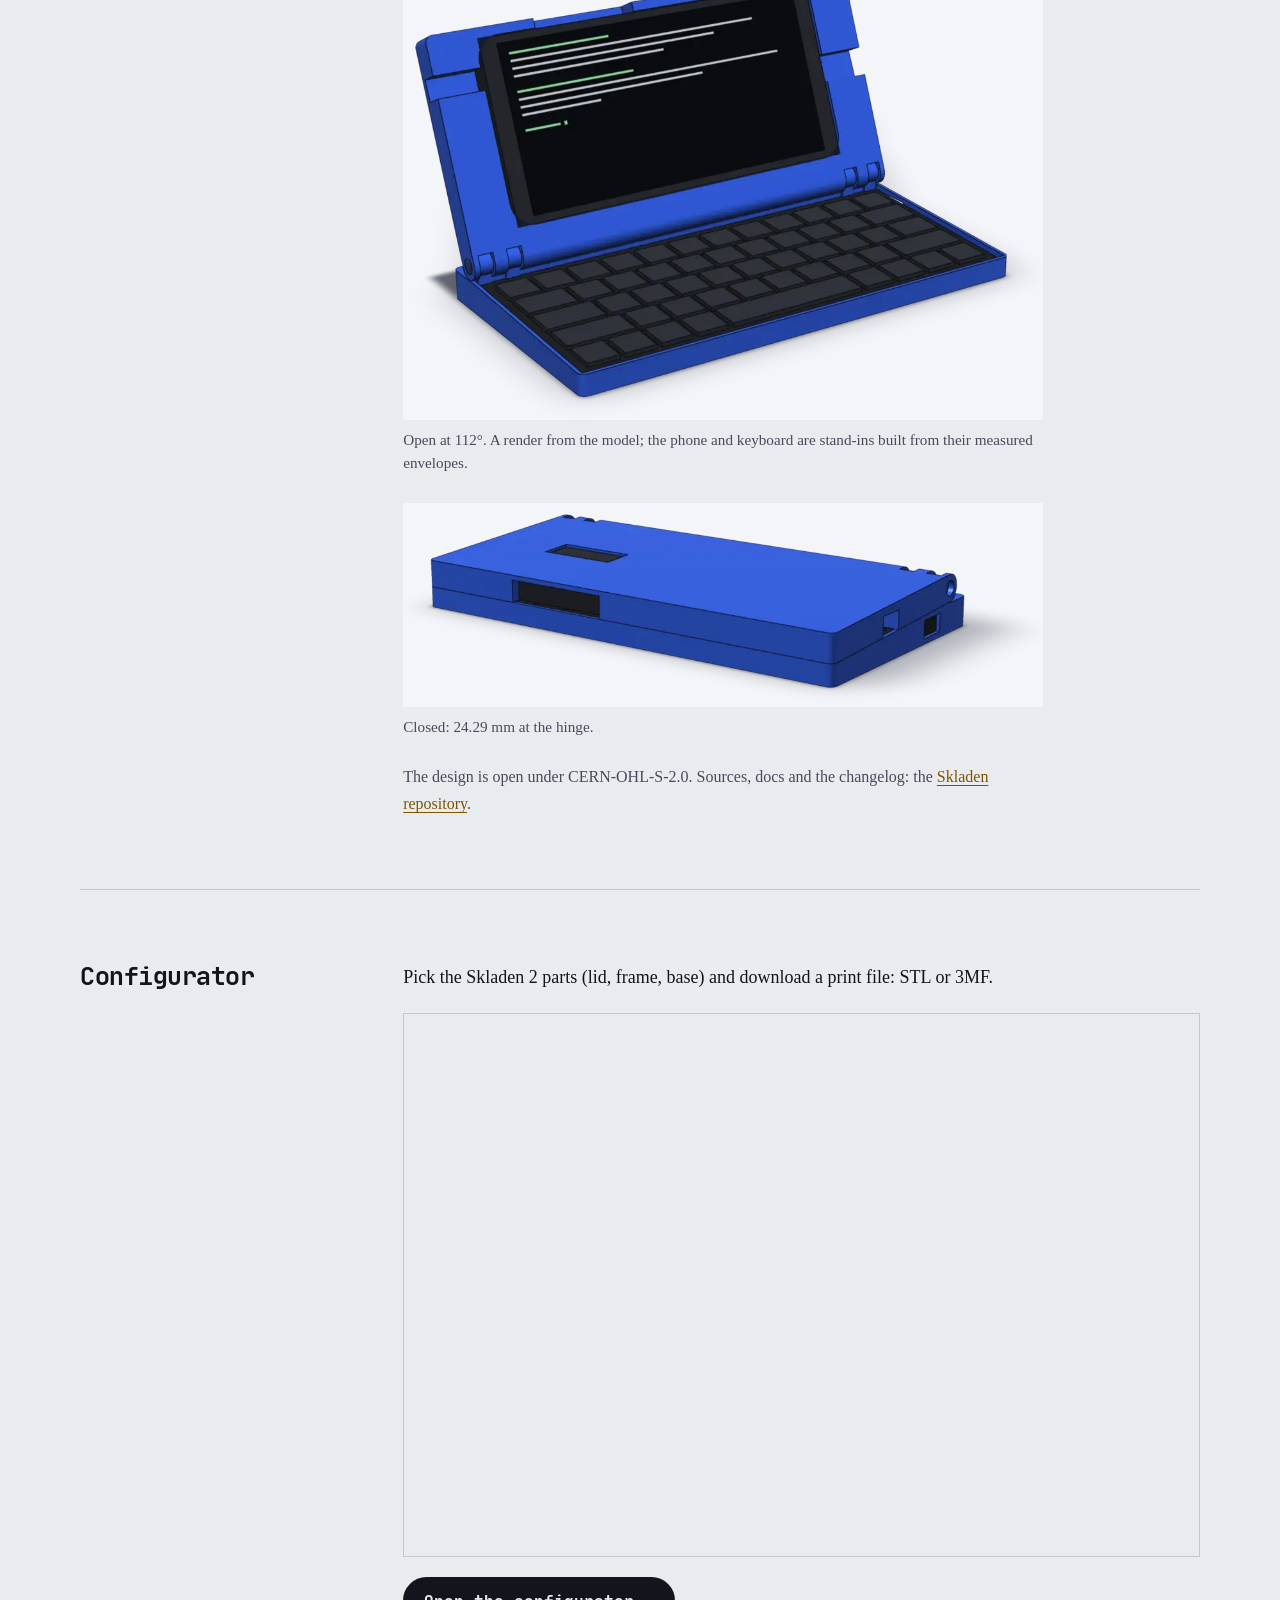
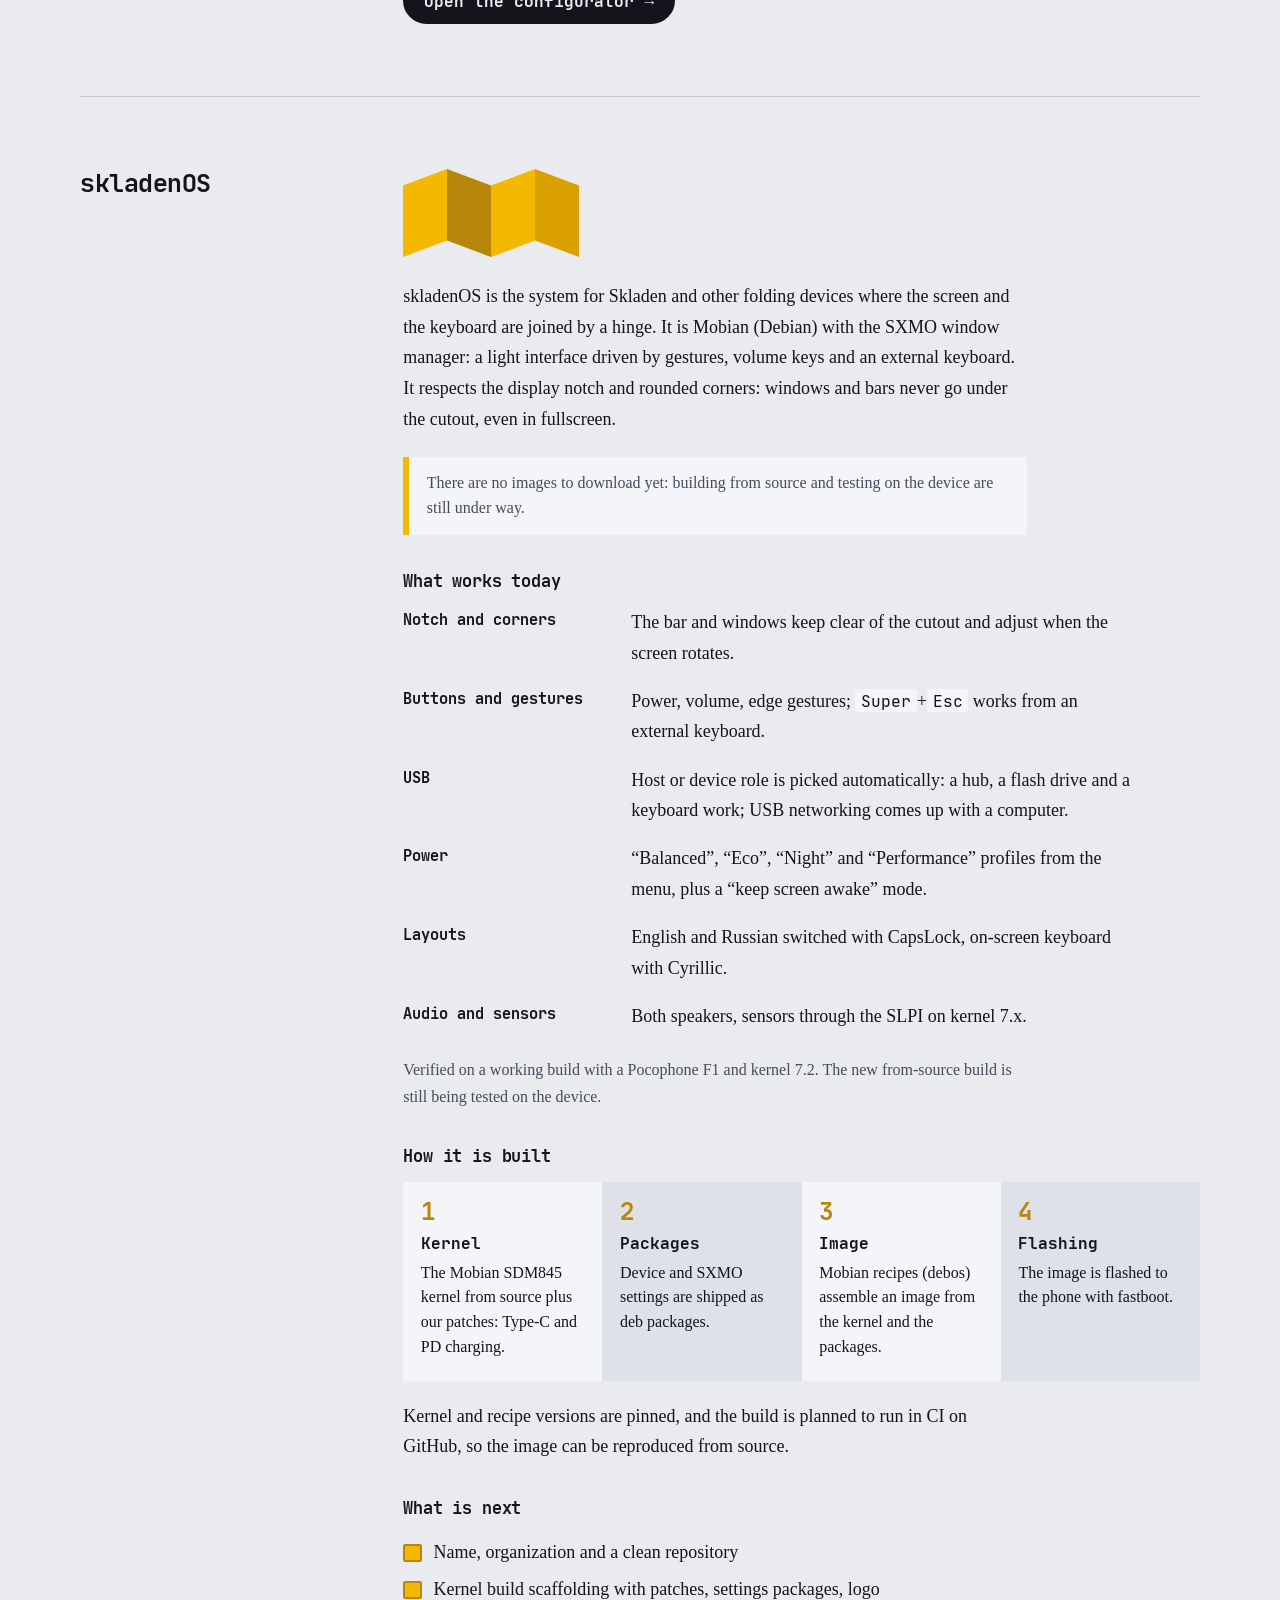
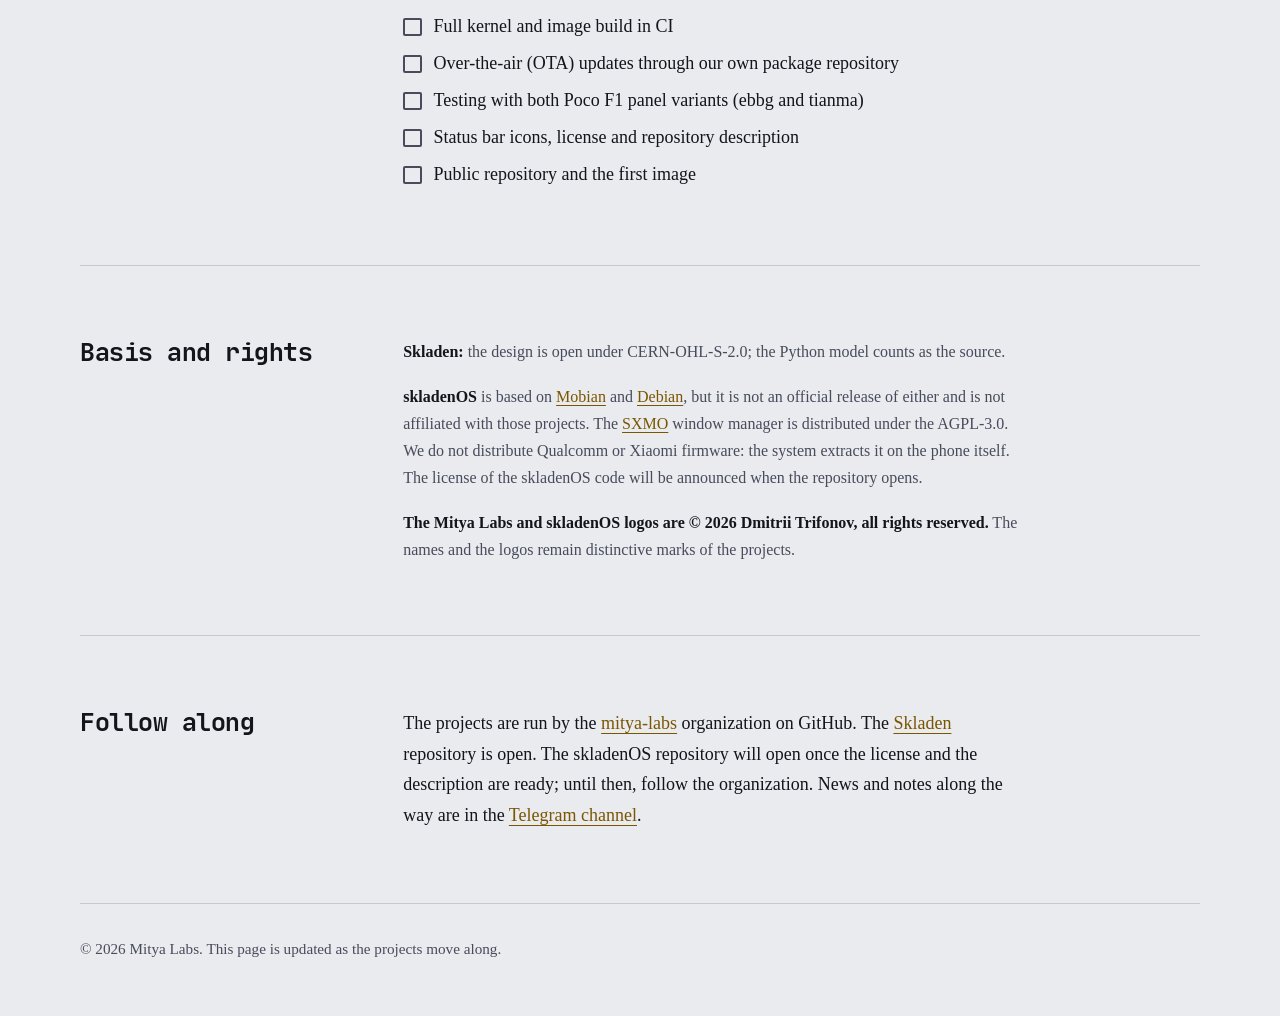
==== commit 1d2bbe6f: "Сайт: в разделе конфигуратора собранная модель во фрейме и кнопка перехода (ru/en) Co-Authored-By: C" ====
--- a/index.html
+++ b/index.html
@@ -73,7 +73,7 @@
 <p class="note">Конструкция открыта под CERN-OHL-S-2.0. Исходники, документы и список изменений: <a href="https://github.com/mitya-labs/skladen">репозиторий Skladen</a>.</p>
 </div></section>
 
-<section class="cols" id="configurator"><h2>Конфигуратор</h2><div class="body"><p>Выберите детали Skladen 2 (крышку, рамку, базу) и скачайте файл для печати: STL или 3MF.</p><a class="cfgview" href="https://mitya-labs.github.io/skladen/?lang=ru"><picture><source srcset="assets/img/configurator-dark.webp" media="(prefers-color-scheme: dark)"><img src="assets/img/configurator-light.webp" width="1240" height="500" alt="Детали Skladen 2 на двух столах 256×256 в конфигураторе: крышка и база на первом, рамка на втором" loading="lazy"></picture></a><p><a class="cta" href="https://mitya-labs.github.io/skladen/?lang=ru">Открыть конфигуратор →</a></p></div></section>
+<section class="cols" id="configurator"><h2>Конфигуратор</h2><div class="body"><p>Выберите детали Skladen 2 (крышку, рамку, базу) и скачайте файл для печати: STL или 3MF.</p><iframe class="cfg" src="https://mitya-labs.github.io/skladen/?embed=1&amp;lang=ru" title="Skladen 2 в сборке, можно вращать и раскрывать" loading="lazy"></iframe><p><a class="cta" href="https://mitya-labs.github.io/skladen/?lang=ru">Открыть конфигуратор →</a></p></div></section>
 
 <section class="cols" id="skladenos"><h2>skladenOS</h2><div class="body">
 <svg class="mark" viewBox="0 0 320 160" role="img" aria-label="Знак skladenOS: четыре сложенные грани"><polygon class="p1" points="0,30 80,0 80,130 0,160"/><polygon class="p2" points="80,0 160,30 160,160 80,130"/><polygon class="p3" points="160,30 240,0 240,130 160,160"/><polygon class="p4" points="240,0 320,30 320,160 240,130"/></svg>
--- a/style.css
+++ b/style.css
@@ -141,9 +141,8 @@
   ol.steps { grid-template-columns: 1fr; }
 }
 
-/* конфигуратор: снимок столов и кнопка перехода */
-.cfgview { display: block; margin: 1.25rem 0; }
-.cfgview img { display: block; width: 100%; height: auto; border: 1px solid var(--crease); }
+/* конфигуратор: собранная модель во фрейме и кнопка перехода */
+iframe.cfg { display: block; width: 100%; height: min(34rem, 80vh); margin: 1.25rem 0; border: 1px solid var(--crease); background: transparent; }
 a.cta { display: inline-block; font: 700 1rem/1 var(--mono); padding: .85rem 1.2rem; color: var(--paper); background: var(--ink); text-decoration: none; border: 2px solid var(--ink); border-radius: 999px; }
 a.cta:hover { background: transparent; color: var(--ink); }
 a.cta:focus-visible { outline: 3px solid var(--link); outline-offset: 3px; }
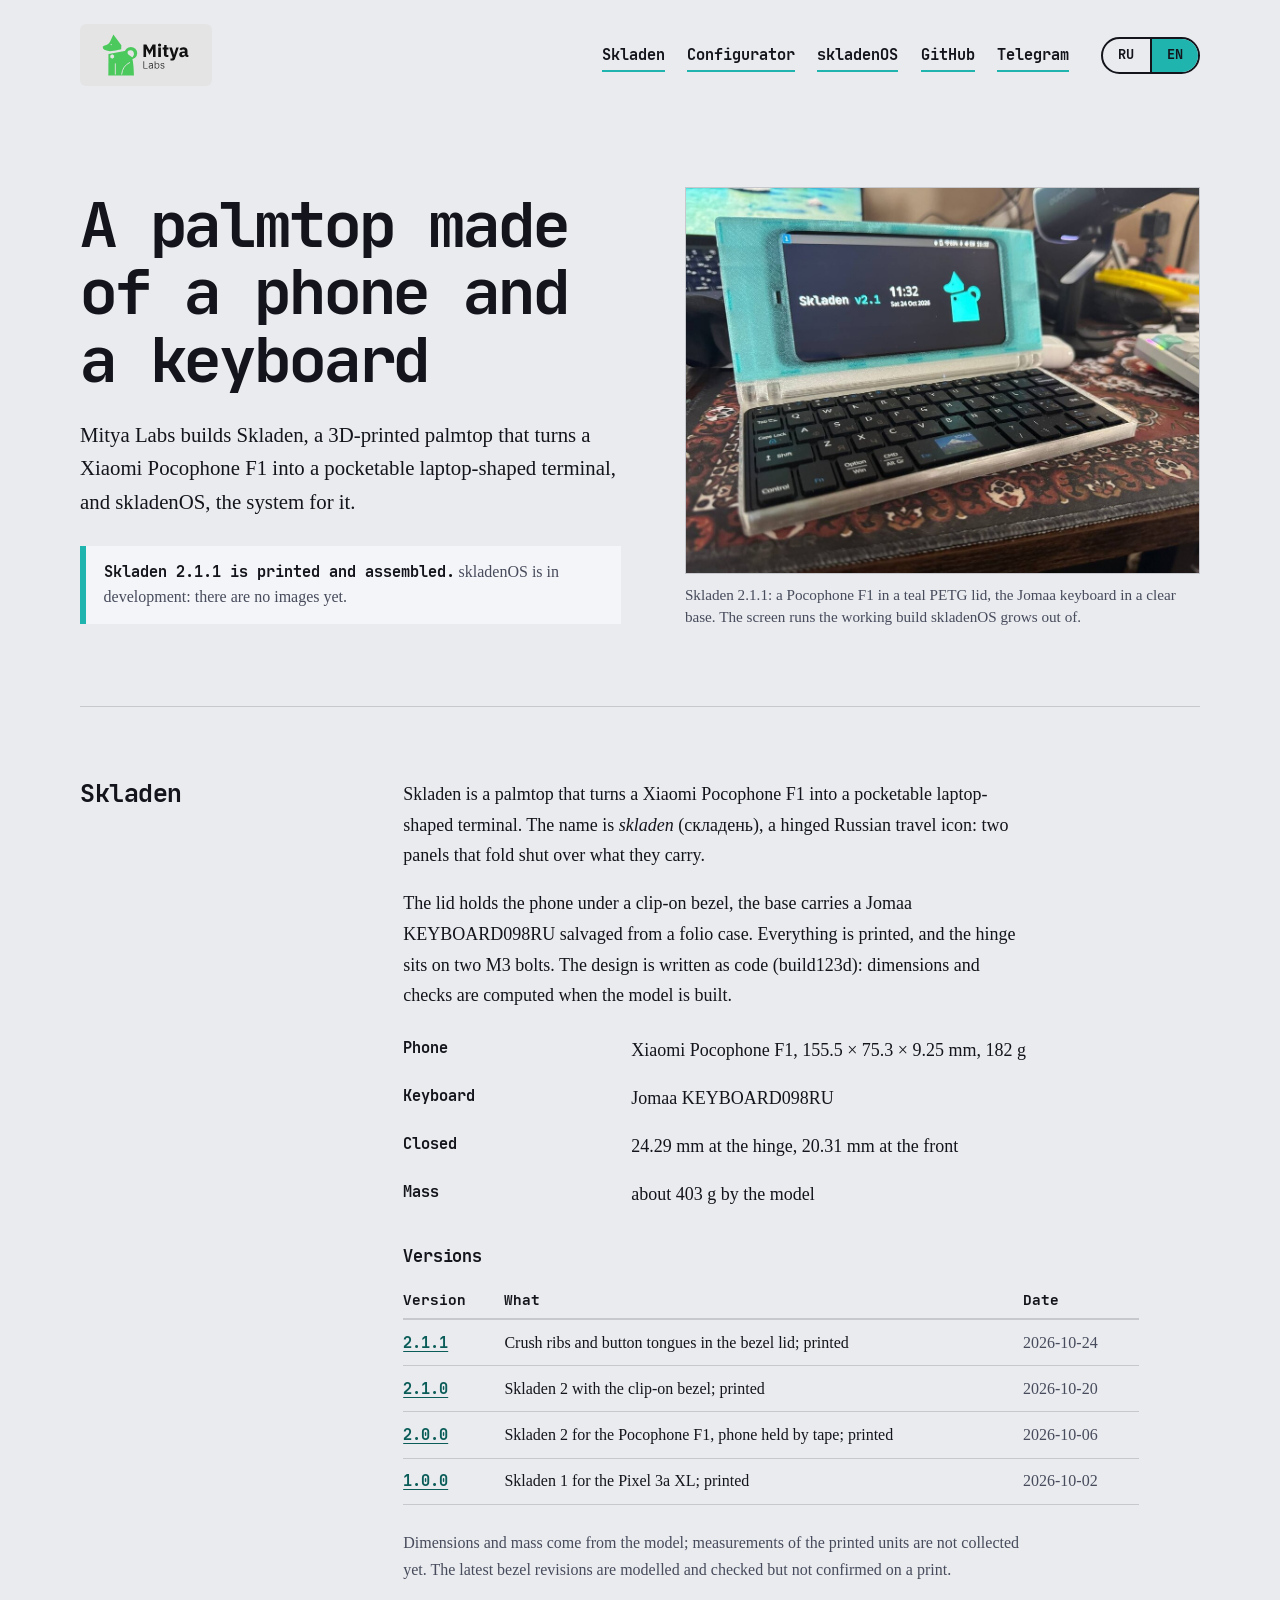
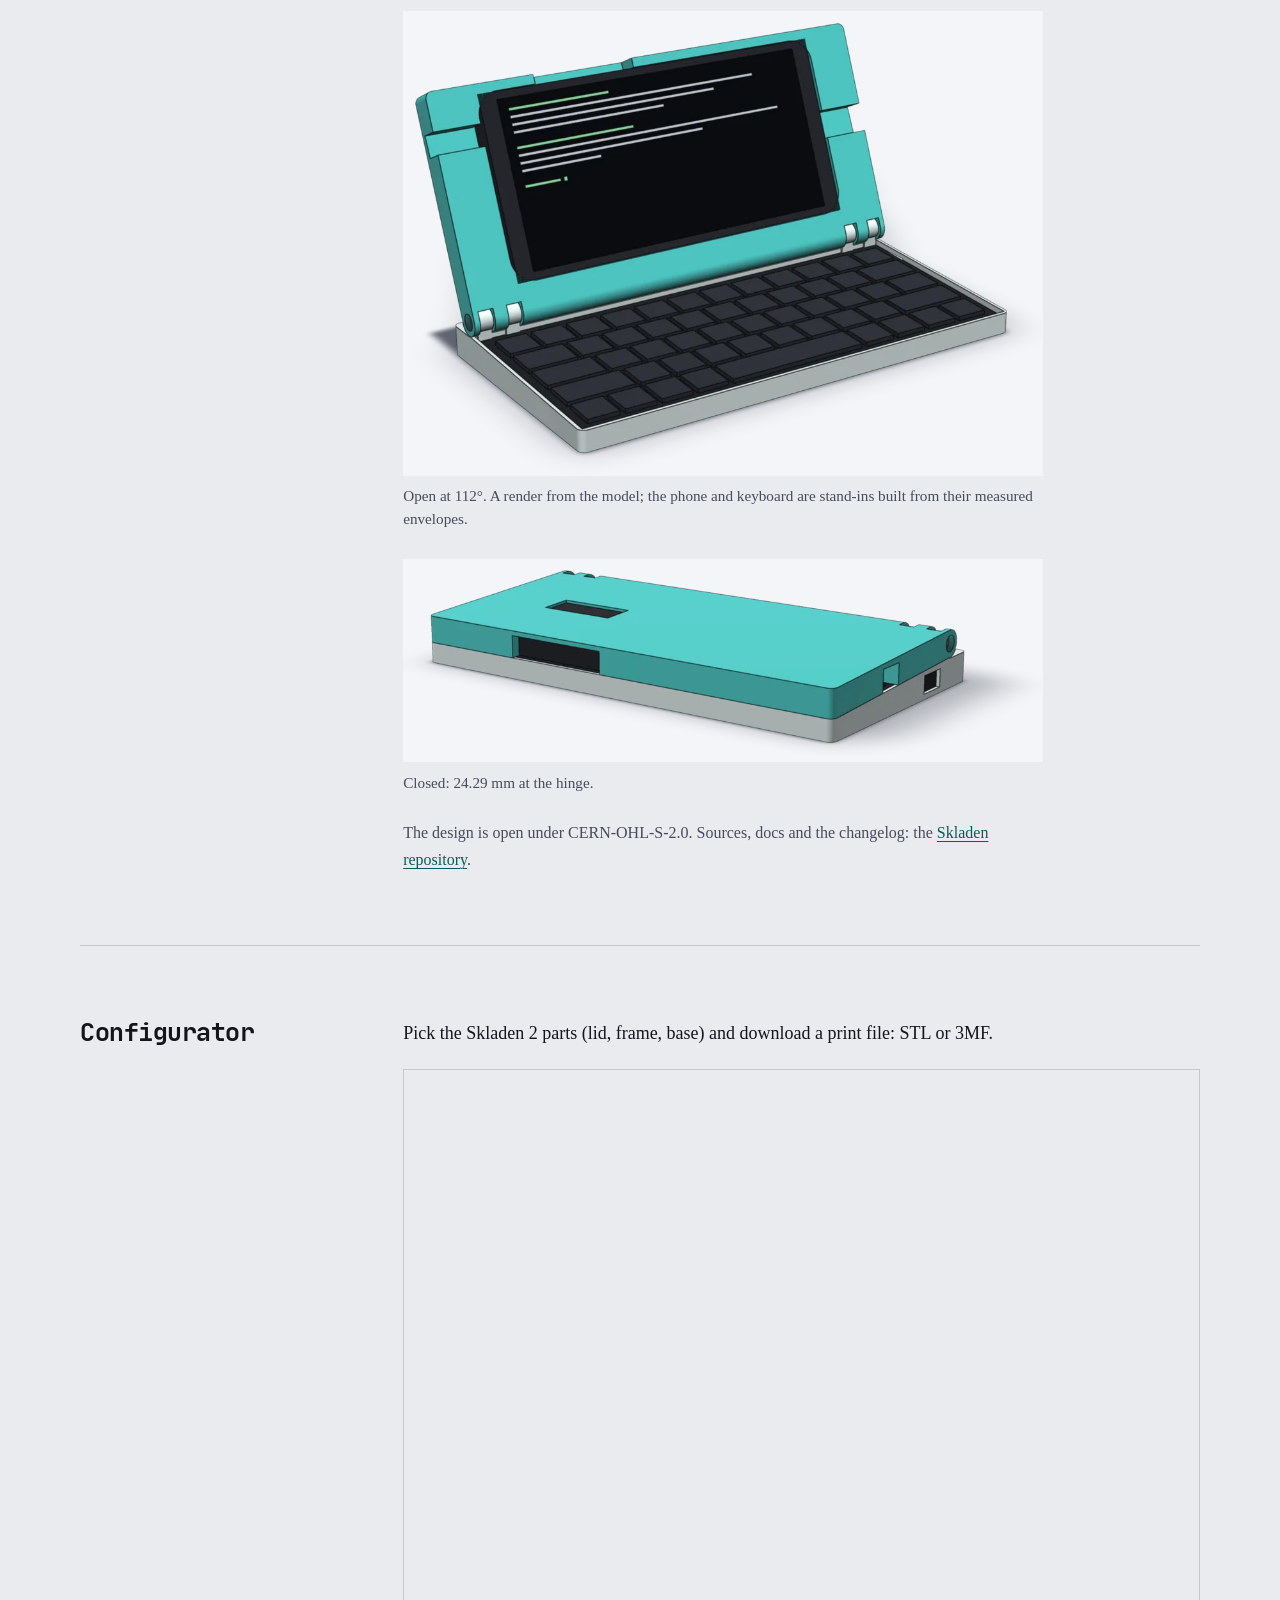
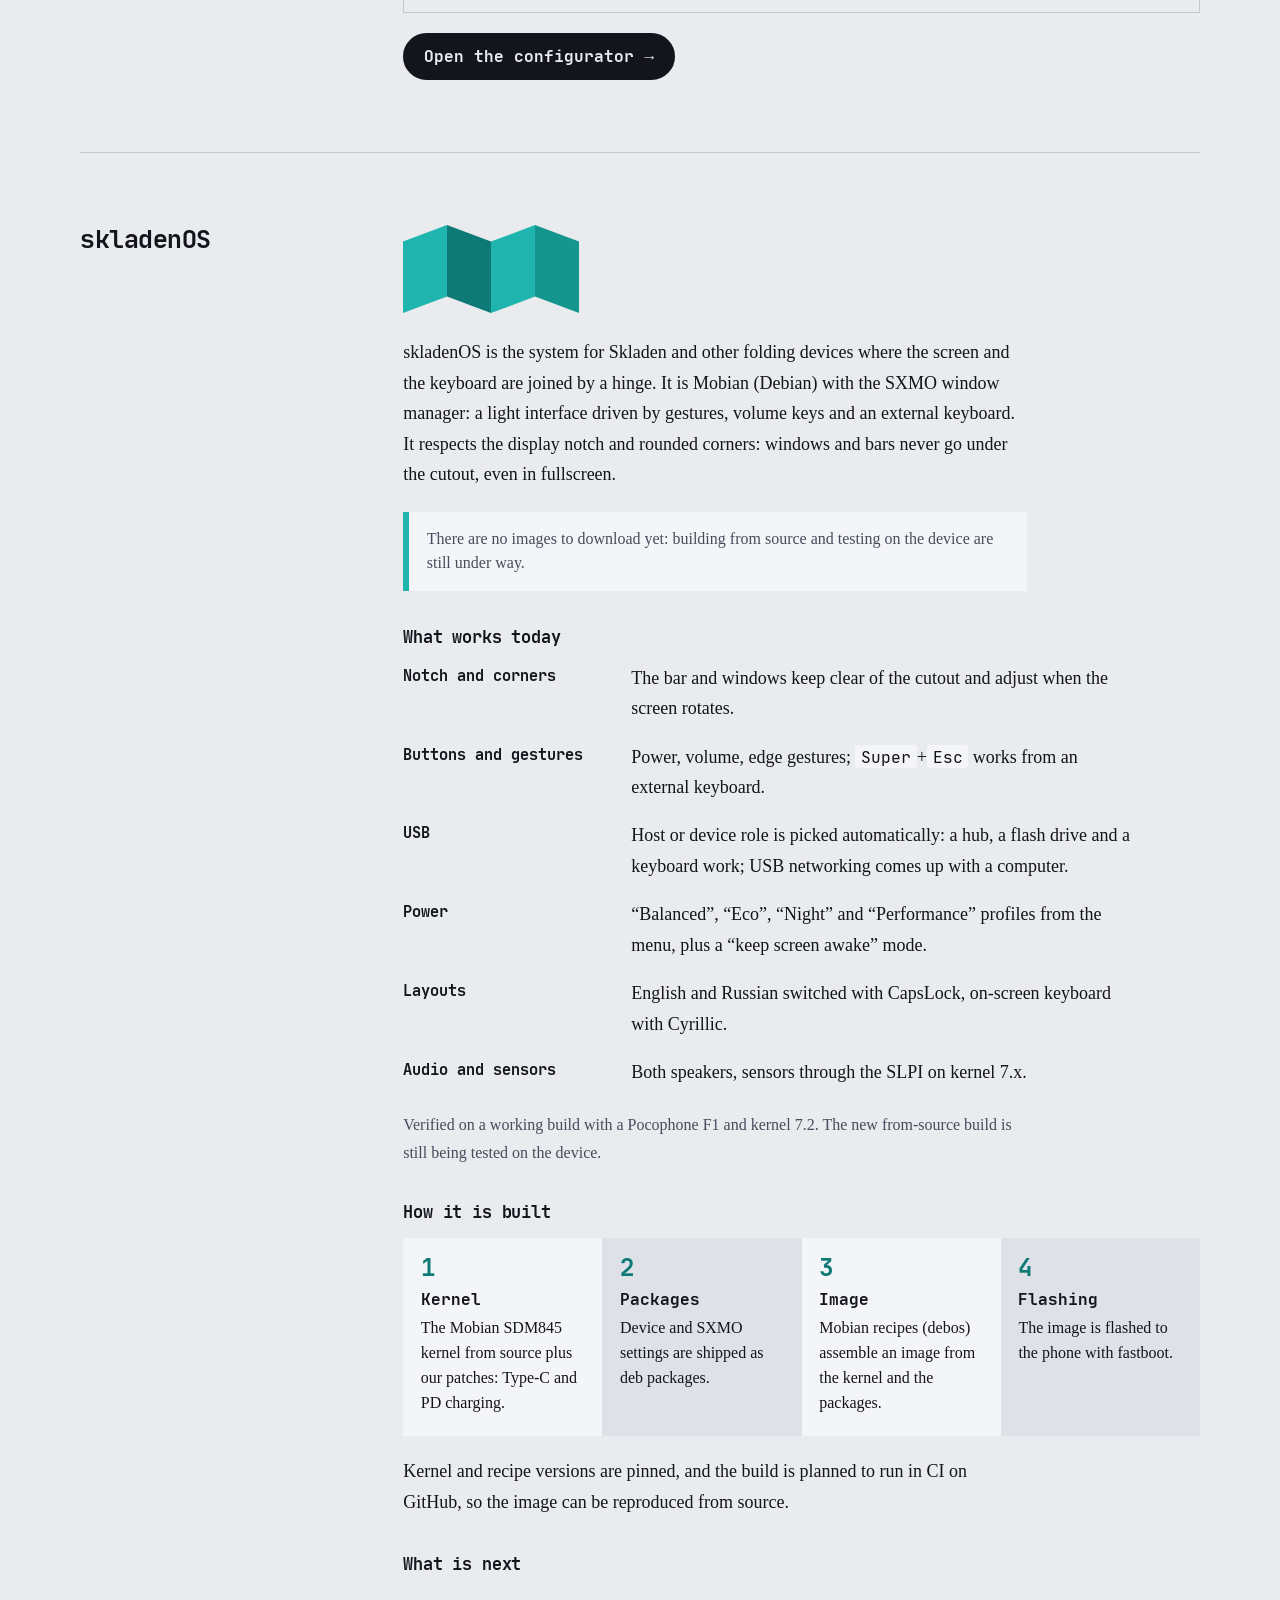
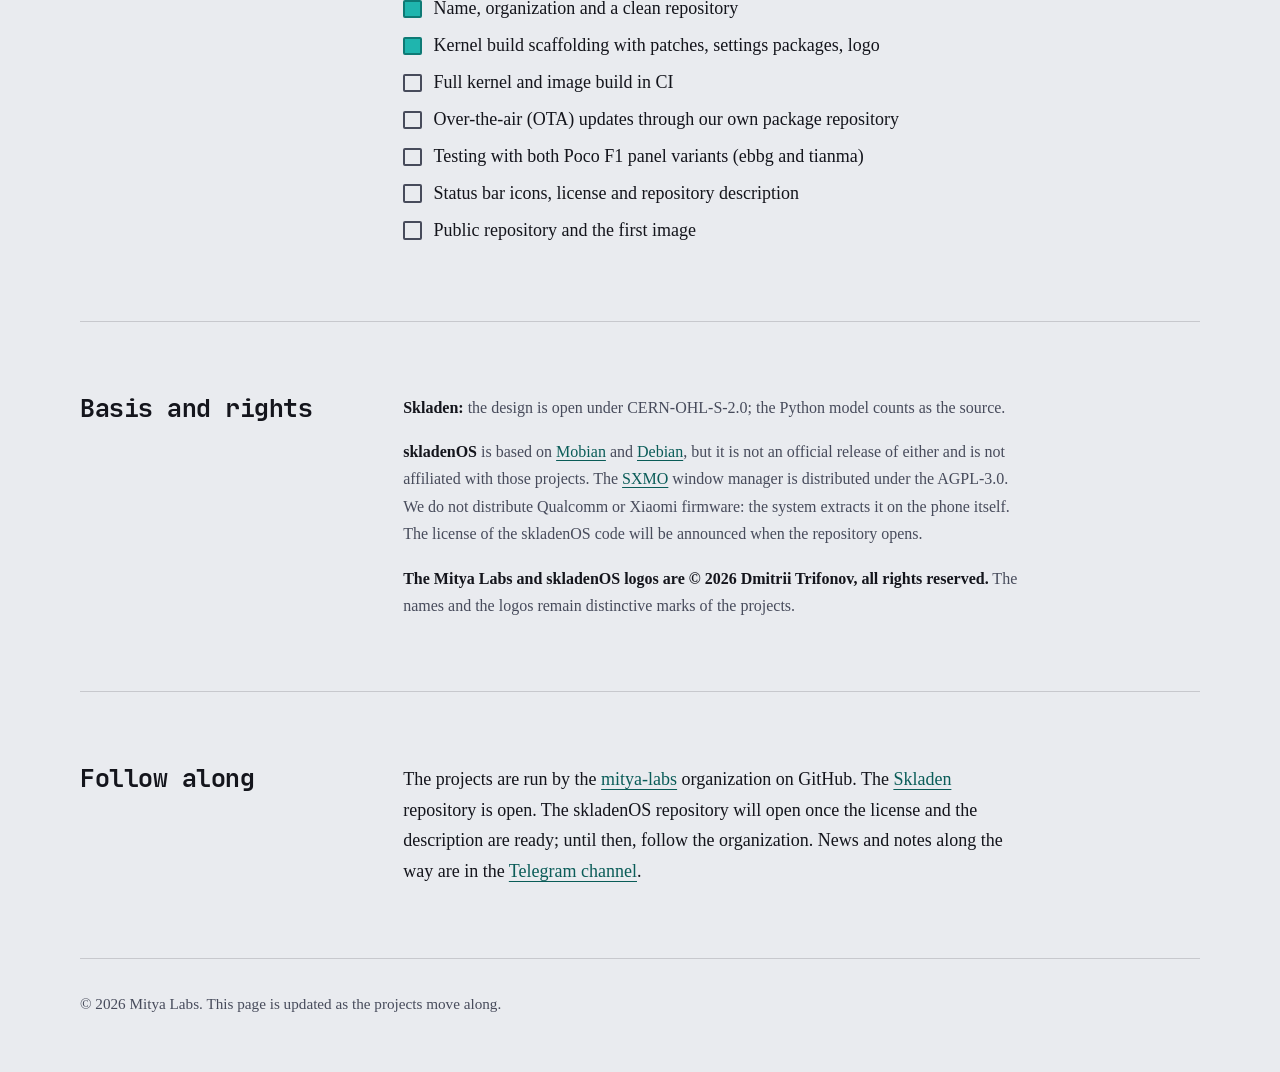
==== commit ae8b0f6a: "Сайт: бирюзовая палитра вместо жёлтой, фото и рендеры напечатанного Skladen 2.1.1 Co-Authored-By: Cl" ====
--- a/index.html
+++ b/index.html
@@ -53,11 +53,11 @@
   <div>
     <h1>Палмтоп из телефона и клавиатуры</h1>
     <p class="lede">Mitya Labs делает Skladen: напечатанный на 3D-принтере палмтоп, который превращает Xiaomi Pocophone F1 в карманный терминал в форме ноутбука, и skladenOS, систему для него.</p>
-    <p class="status"><strong>Skladen 2.1 напечатан и собран.</strong> skladenOS в разработке: готовых образов пока нет.</p>
+    <p class="status"><strong>Skladen 2.1.1 напечатан и собран.</strong> skladenOS в разработке: готовых образов пока нет.</p>
   </div>
   <figure class="shot">
-    <img src="assets/img/skladen2-photo.jpg" width="1100" height="729" alt="Напечатанный Skladen 2.1 на столе, открытый: Pocophone F1 под рамкой на защёлках в прозрачной крышке, клавиатура Jomaa в основании">
-    <figcaption>Skladen 2.1.0: Pocophone F1 в прозрачной крышке из PETG, клавиатура Jomaa в основании. На экране рабочая сборка, из которой вырастает skladenOS.</figcaption>
+    <img src="assets/img/skladen2-photo.jpg" width="1100" height="825" alt="Напечатанный Skladen 2.1.1 на столе, открытый: Pocophone F1 под рамкой на защёлках в бирюзовой крышке, клавиатура Jomaa в прозрачном основании">
+    <figcaption>Skladen 2.1.1: Pocophone F1 в бирюзовой крышке из PETG, клавиатура Jomaa в прозрачном основании. На экране рабочая сборка, из которой вырастает skladenOS.</figcaption>
   </figure>
 </div>
 
@@ -66,7 +66,7 @@
 <p>Крышка держит телефон под рамкой на защёлках, в основании клавиатура Jomaa KEYBOARD098RU из чехла-книжки. Всё напечатано, петли держатся на двух болтах M3. Конструкция описана кодом (build123d): размеры и проверки считаются при сборке модели.</p>
 <dl class="feat"><dt>Телефон</dt><dd>Xiaomi Pocophone F1, 155,5 × 75,3 × 9,25 мм, 182 г</dd><dt>Клавиатура</dt><dd>Jomaa KEYBOARD098RU</dd><dt>В сложенном виде</dt><dd>24,29 мм у петли, 20,31 мм спереди</dd><dt>Масса</dt><dd>около 403 г по модели</dd></dl>
 <h3>Версии</h3>
-<div class="table-wrap"><table class="ver"><thead><tr><th scope="col">Версия</th><th scope="col">Что это</th><th scope="col">Дата</th></tr></thead><tbody><tr><td><a href="https://github.com/mitya-labs/skladen/tree/v2.1.0">2.1.0</a></td><td>Skladen 2 с рамкой на защёлках; напечатан</td><td>2026-10-20</td></tr><tr><td><a href="https://github.com/mitya-labs/skladen/tree/v2.0.0">2.0.0</a></td><td>Skladen 2 под Pocophone F1, телефон на ленте; напечатан</td><td>2026-10-06</td></tr><tr><td><a href="https://github.com/mitya-labs/skladen/tree/v1.0.0">1.0.0</a></td><td>Skladen 1 под Pixel 3a XL; напечатан</td><td>2026-10-02</td></tr></tbody></table></div>
+<div class="table-wrap"><table class="ver"><thead><tr><th scope="col">Версия</th><th scope="col">Что это</th><th scope="col">Дата</th></tr></thead><tbody><tr><td><a href="https://github.com/mitya-labs/skladen/tree/v2.1.1">2.1.1</a></td><td>Рёбра обжима и язычки кнопок в крышке с рамкой; напечатан</td><td>2026-10-24</td></tr><tr><td><a href="https://github.com/mitya-labs/skladen/tree/v2.1.0">2.1.0</a></td><td>Skladen 2 с рамкой на защёлках; напечатан</td><td>2026-10-20</td></tr><tr><td><a href="https://github.com/mitya-labs/skladen/tree/v2.0.0">2.0.0</a></td><td>Skladen 2 под Pocophone F1, телефон на ленте; напечатан</td><td>2026-10-06</td></tr><tr><td><a href="https://github.com/mitya-labs/skladen/tree/v1.0.0">1.0.0</a></td><td>Skladen 1 под Pixel 3a XL; напечатан</td><td>2026-10-02</td></tr></tbody></table></div>
 <p class="note">Размеры и масса взяты из модели, замеры напечатанных экземпляров ещё не сведены. Последние правки рамки смоделированы и проверены, на печати не подтверждены.</p>
 <figure class="render"><img src="assets/img/skladen2-open.webp" width="1000" height="726" alt="Skladen 2, открытый на 112 градусов: в крышке телефон с терминалом, в основании клавиатура" loading="lazy"><figcaption>Открытый на 112°. Рендер из модели; телефон и клавиатура заменены заготовками по измеренным габаритам.</figcaption></figure>
 <figure class="render"><img src="assets/img/skladen2-closed.webp" width="1000" height="318" alt="Skladen 2 в сложенном виде, вид спереди справа" loading="lazy"><figcaption>Сложенный: 24,29 мм у петли.</figcaption></figure>
--- a/style.css
+++ b/style.css
@@ -8,10 +8,10 @@
   --ink: #14151C;
   --muted: #474B5B;
   --crease: rgba(20, 21, 28, .16);
-  --fold-light: #F5B800;
-  --fold-mid: #D9A000;
-  --fold-dark: #B8860B;
-  --link: #7A5600;
+  --fold-light: #1FB5AE;
+  --fold-mid: #14968F;
+  --fold-dark: #0E7A75;
+  --link: #0A5C58;
   --focus: #14151C;
   --mono: "JetBrains Mono", ui-monospace, "SF Mono", Menlo, Consolas, monospace;
   --serif: "Iowan Old Style", "Palatino Linotype", Palatino, "Source Serif 4", Georgia, serif;
@@ -25,11 +25,11 @@
     --ink: #E8E9EF;
     --muted: #A5A9BA;
     --crease: rgba(255, 255, 255, .14);
-    --fold-light: #FFE55C;
-    --fold-mid: #E0C247;
-    --fold-dark: #B89B33;
-    --link: #FFE55C;
-    --focus: #FFE55C;
+    --fold-light: #5EEADB;
+    --fold-mid: #3FCFC0;
+    --fold-dark: #2AA79B;
+    --link: #5EEADB;
+    --focus: #5EEADB;
   }
 }
 
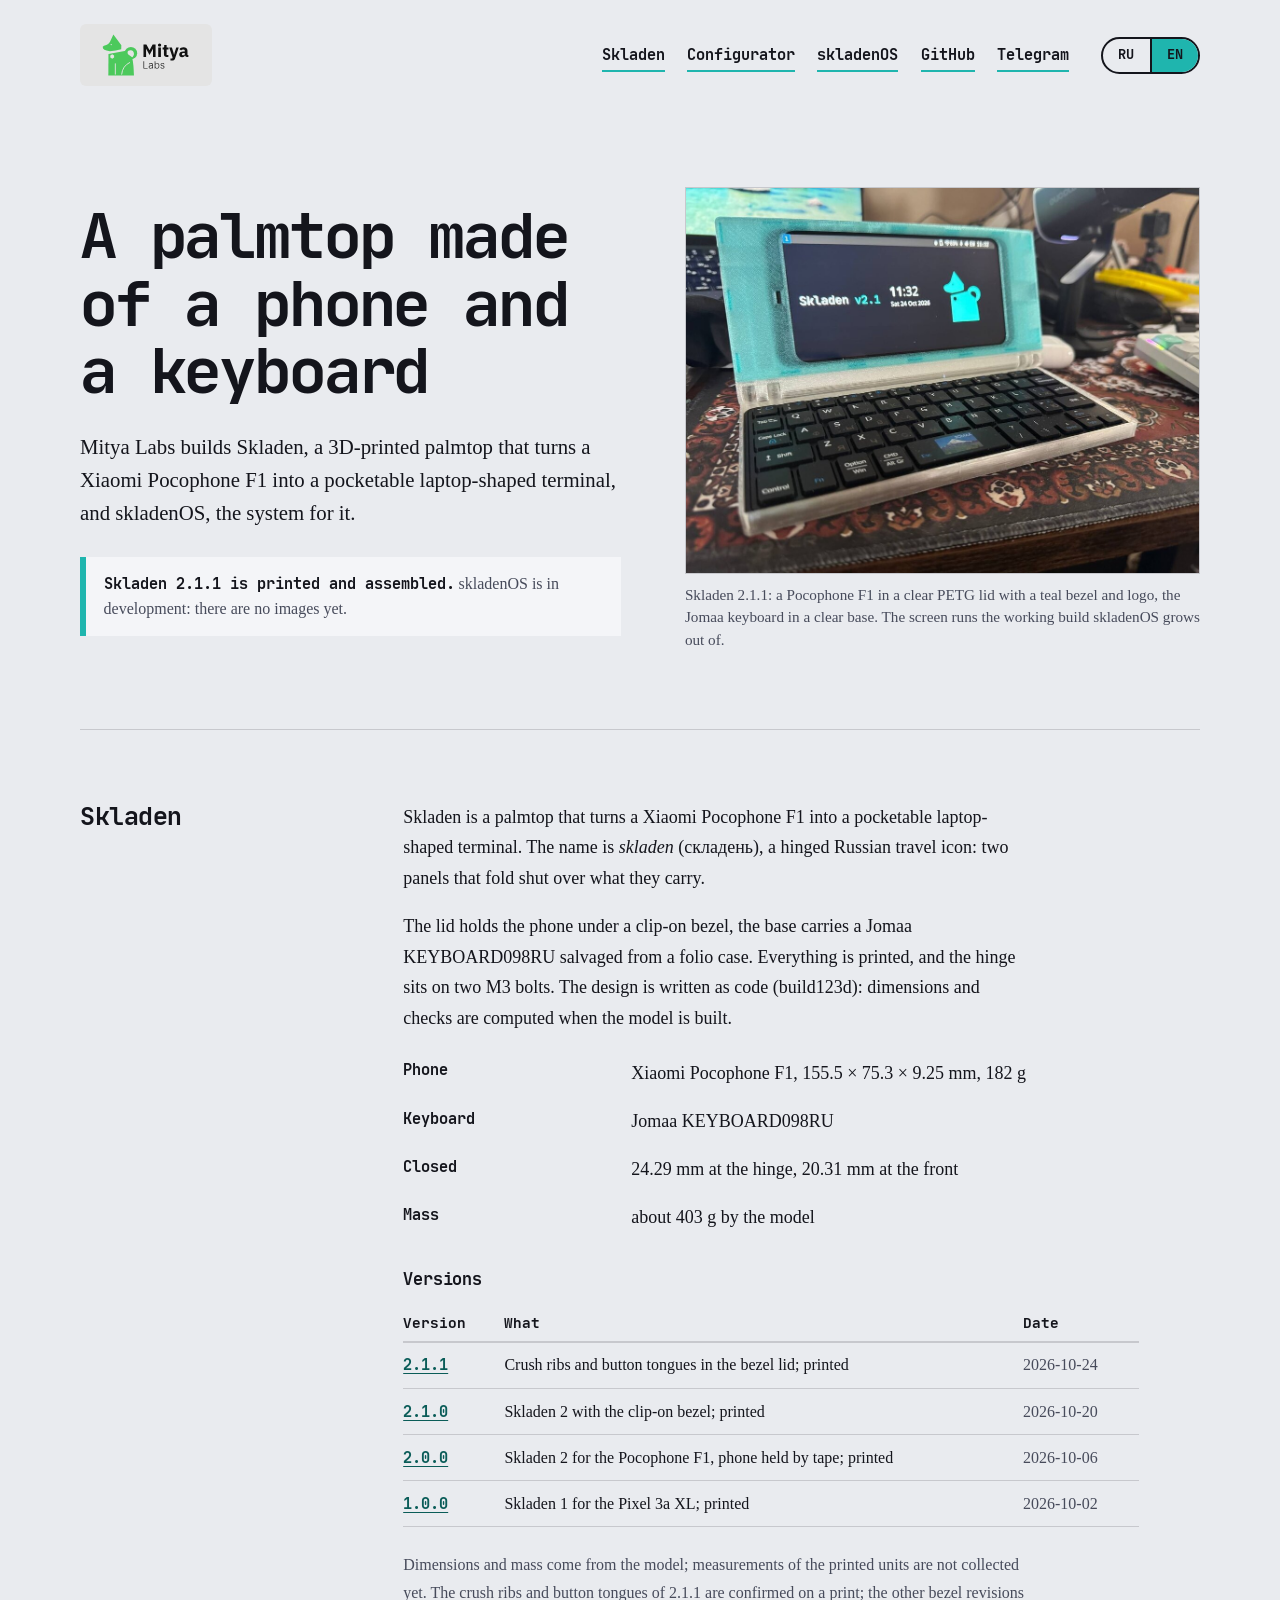
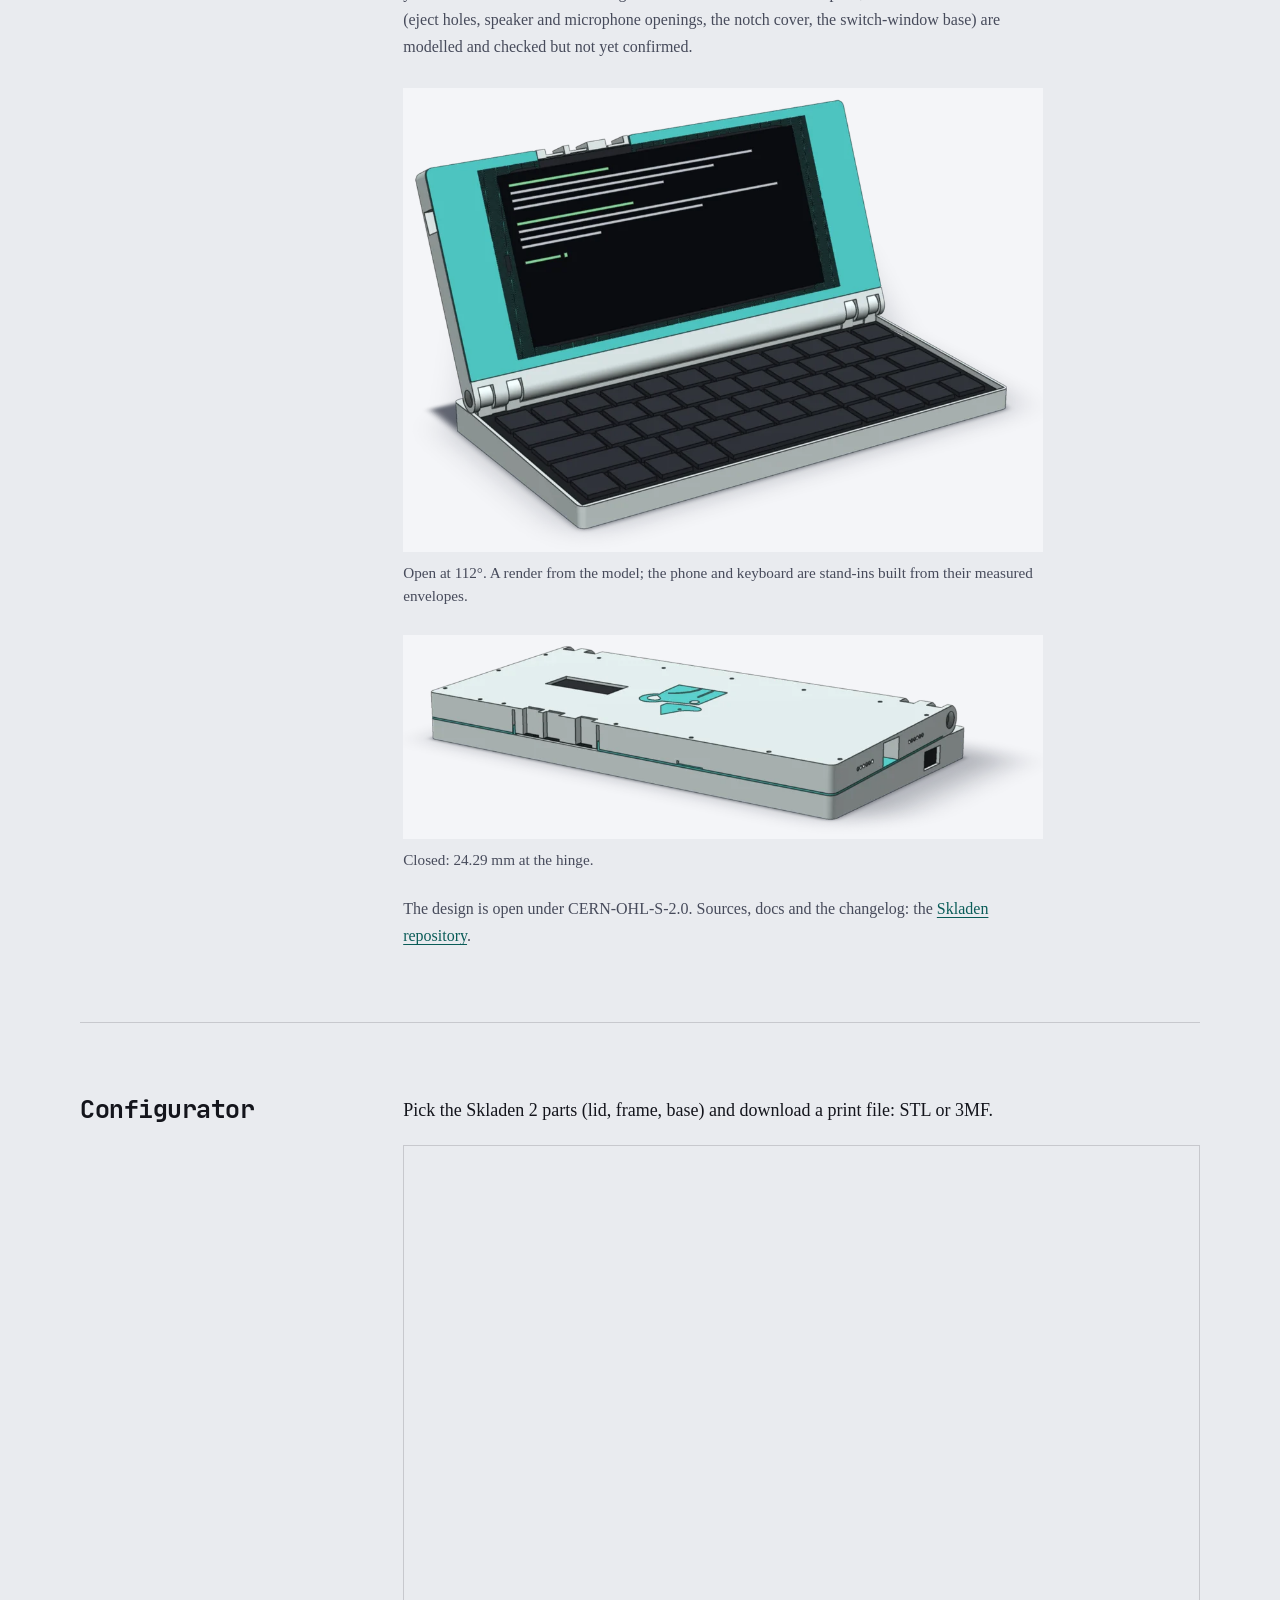
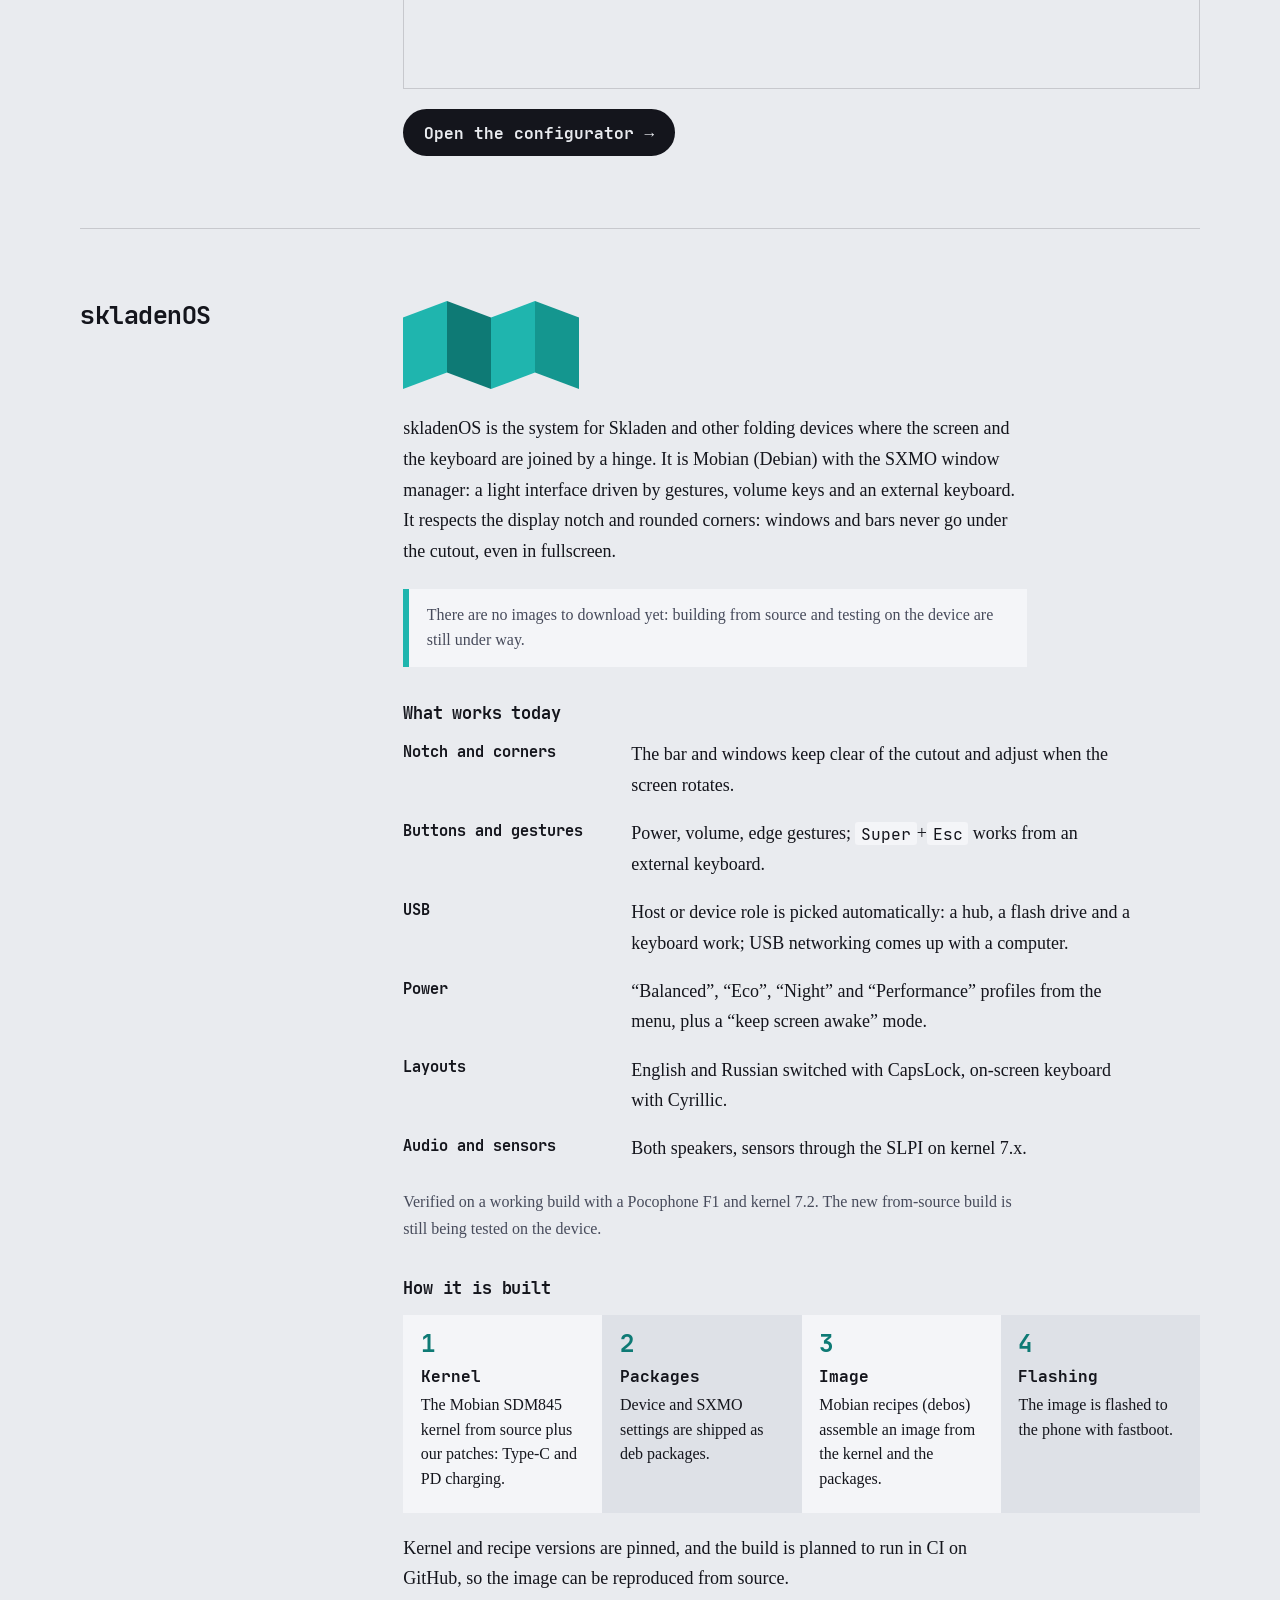
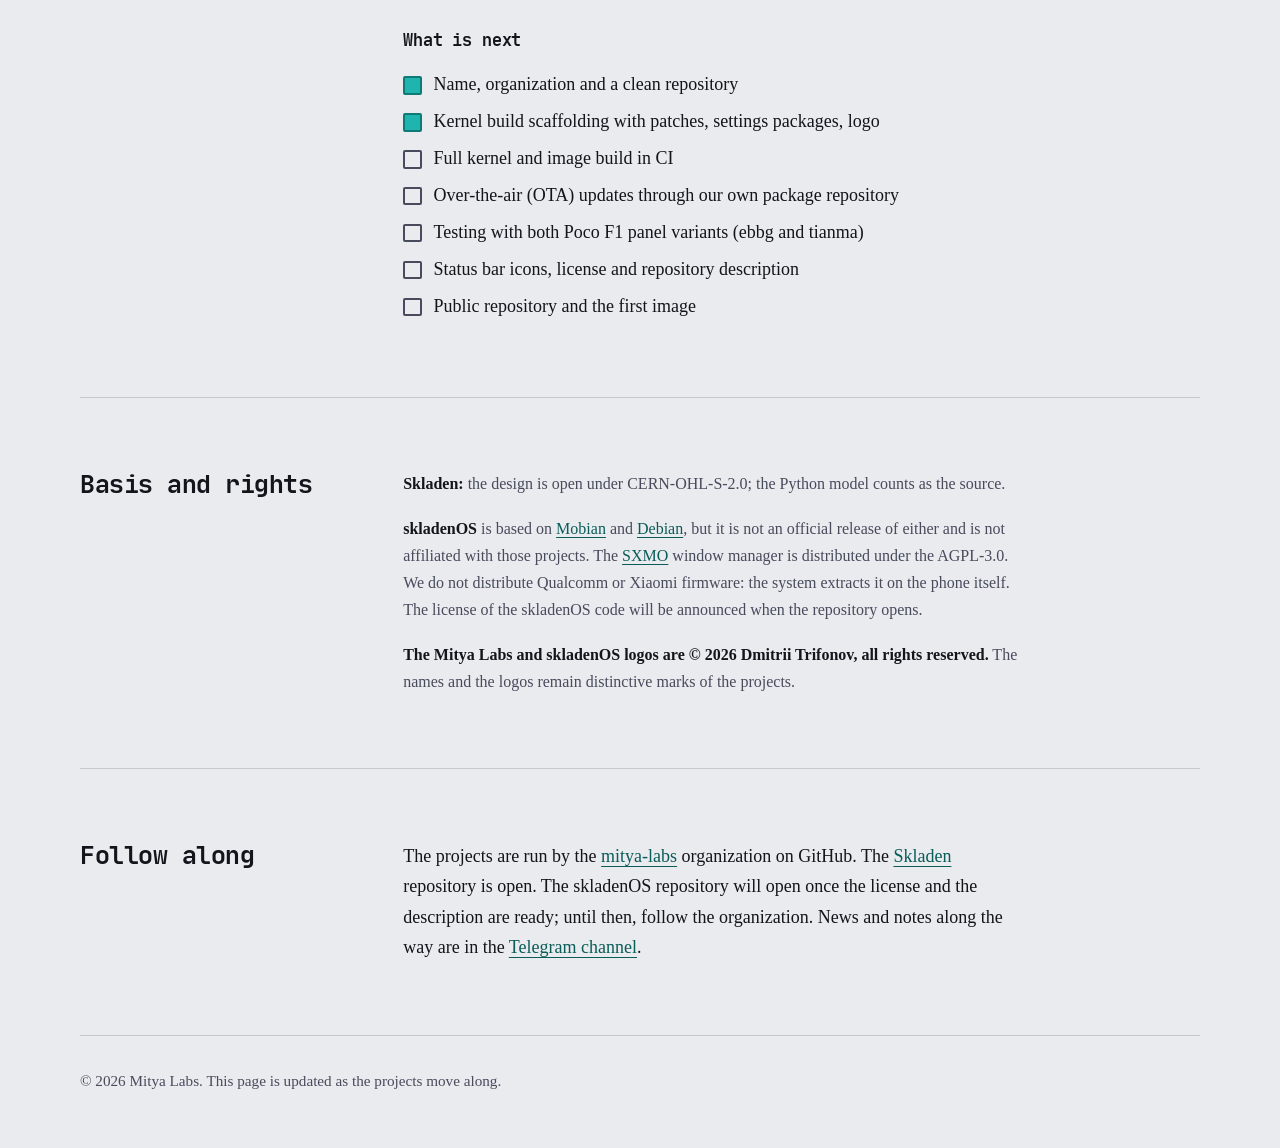
==== commit 08c2e018: "Сайт: прозрачные крышка и база, бирюзовые рамка и логотип; фраза под таблицей версий Co-Authored-By:" ====
--- a/index.html
+++ b/index.html
@@ -56,8 +56,8 @@
     <p class="status"><strong>Skladen 2.1.1 напечатан и собран.</strong> skladenOS в разработке: готовых образов пока нет.</p>
   </div>
   <figure class="shot">
-    <img src="assets/img/skladen2-photo.jpg" width="1100" height="825" alt="Напечатанный Skladen 2.1.1 на столе, открытый: Pocophone F1 под рамкой на защёлках в бирюзовой крышке, клавиатура Jomaa в прозрачном основании">
-    <figcaption>Skladen 2.1.1: Pocophone F1 в бирюзовой крышке из PETG, клавиатура Jomaa в прозрачном основании. На экране рабочая сборка, из которой вырастает skladenOS.</figcaption>
+    <img src="assets/img/skladen2-photo.jpg" width="1100" height="825" alt="Напечатанный Skladen 2.1.1 на столе, открытый: Pocophone F1 под рамкой на защёлках в прозрачной крышке, клавиатура Jomaa в прозрачном основании, бирюзовые рамка и логотип">
+    <figcaption>Skladen 2.1.1: Pocophone F1 в прозрачной крышке из PETG с бирюзовой рамкой и логотипом, клавиатура Jomaa в прозрачном основании. На экране рабочая сборка, из которой вырастает skladenOS.</figcaption>
   </figure>
 </div>
 
@@ -67,7 +67,7 @@
 <dl class="feat"><dt>Телефон</dt><dd>Xiaomi Pocophone F1, 155,5 × 75,3 × 9,25 мм, 182 г</dd><dt>Клавиатура</dt><dd>Jomaa KEYBOARD098RU</dd><dt>В сложенном виде</dt><dd>24,29 мм у петли, 20,31 мм спереди</dd><dt>Масса</dt><dd>около 403 г по модели</dd></dl>
 <h3>Версии</h3>
 <div class="table-wrap"><table class="ver"><thead><tr><th scope="col">Версия</th><th scope="col">Что это</th><th scope="col">Дата</th></tr></thead><tbody><tr><td><a href="https://github.com/mitya-labs/skladen/tree/v2.1.1">2.1.1</a></td><td>Рёбра обжима и язычки кнопок в крышке с рамкой; напечатан</td><td>2026-10-24</td></tr><tr><td><a href="https://github.com/mitya-labs/skladen/tree/v2.1.0">2.1.0</a></td><td>Skladen 2 с рамкой на защёлках; напечатан</td><td>2026-10-20</td></tr><tr><td><a href="https://github.com/mitya-labs/skladen/tree/v2.0.0">2.0.0</a></td><td>Skladen 2 под Pocophone F1, телефон на ленте; напечатан</td><td>2026-10-06</td></tr><tr><td><a href="https://github.com/mitya-labs/skladen/tree/v1.0.0">1.0.0</a></td><td>Skladen 1 под Pixel 3a XL; напечатан</td><td>2026-10-02</td></tr></tbody></table></div>
-<p class="note">Размеры и масса взяты из модели, замеры напечатанных экземпляров ещё не сведены. Последние правки рамки смоделированы и проверены, на печати не подтверждены.</p>
+<p class="note">Размеры и масса взяты из модели, замеры напечатанных экземпляров ещё не сведены. Рёбра обжима и язычки кнопок в 2.1.1 подтверждены печатью; остальные правки рамки (отверстия для выталкивания, динамик и микрофон, закрытие челки, основание с окном под переключатель) смоделированы и проверены, на печати пока не подтверждены.</p>
 <figure class="render"><img src="assets/img/skladen2-open.webp" width="1000" height="726" alt="Skladen 2, открытый на 112 градусов: в крышке телефон с терминалом, в основании клавиатура" loading="lazy"><figcaption>Открытый на 112°. Рендер из модели; телефон и клавиатура заменены заготовками по измеренным габаритам.</figcaption></figure>
 <figure class="render"><img src="assets/img/skladen2-closed.webp" width="1000" height="318" alt="Skladen 2 в сложенном виде, вид спереди справа" loading="lazy"><figcaption>Сложенный: 24,29 мм у петли.</figcaption></figure>
 <p class="note">Конструкция открыта под CERN-OHL-S-2.0. Исходники, документы и список изменений: <a href="https://github.com/mitya-labs/skladen">репозиторий Skladen</a>.</p>
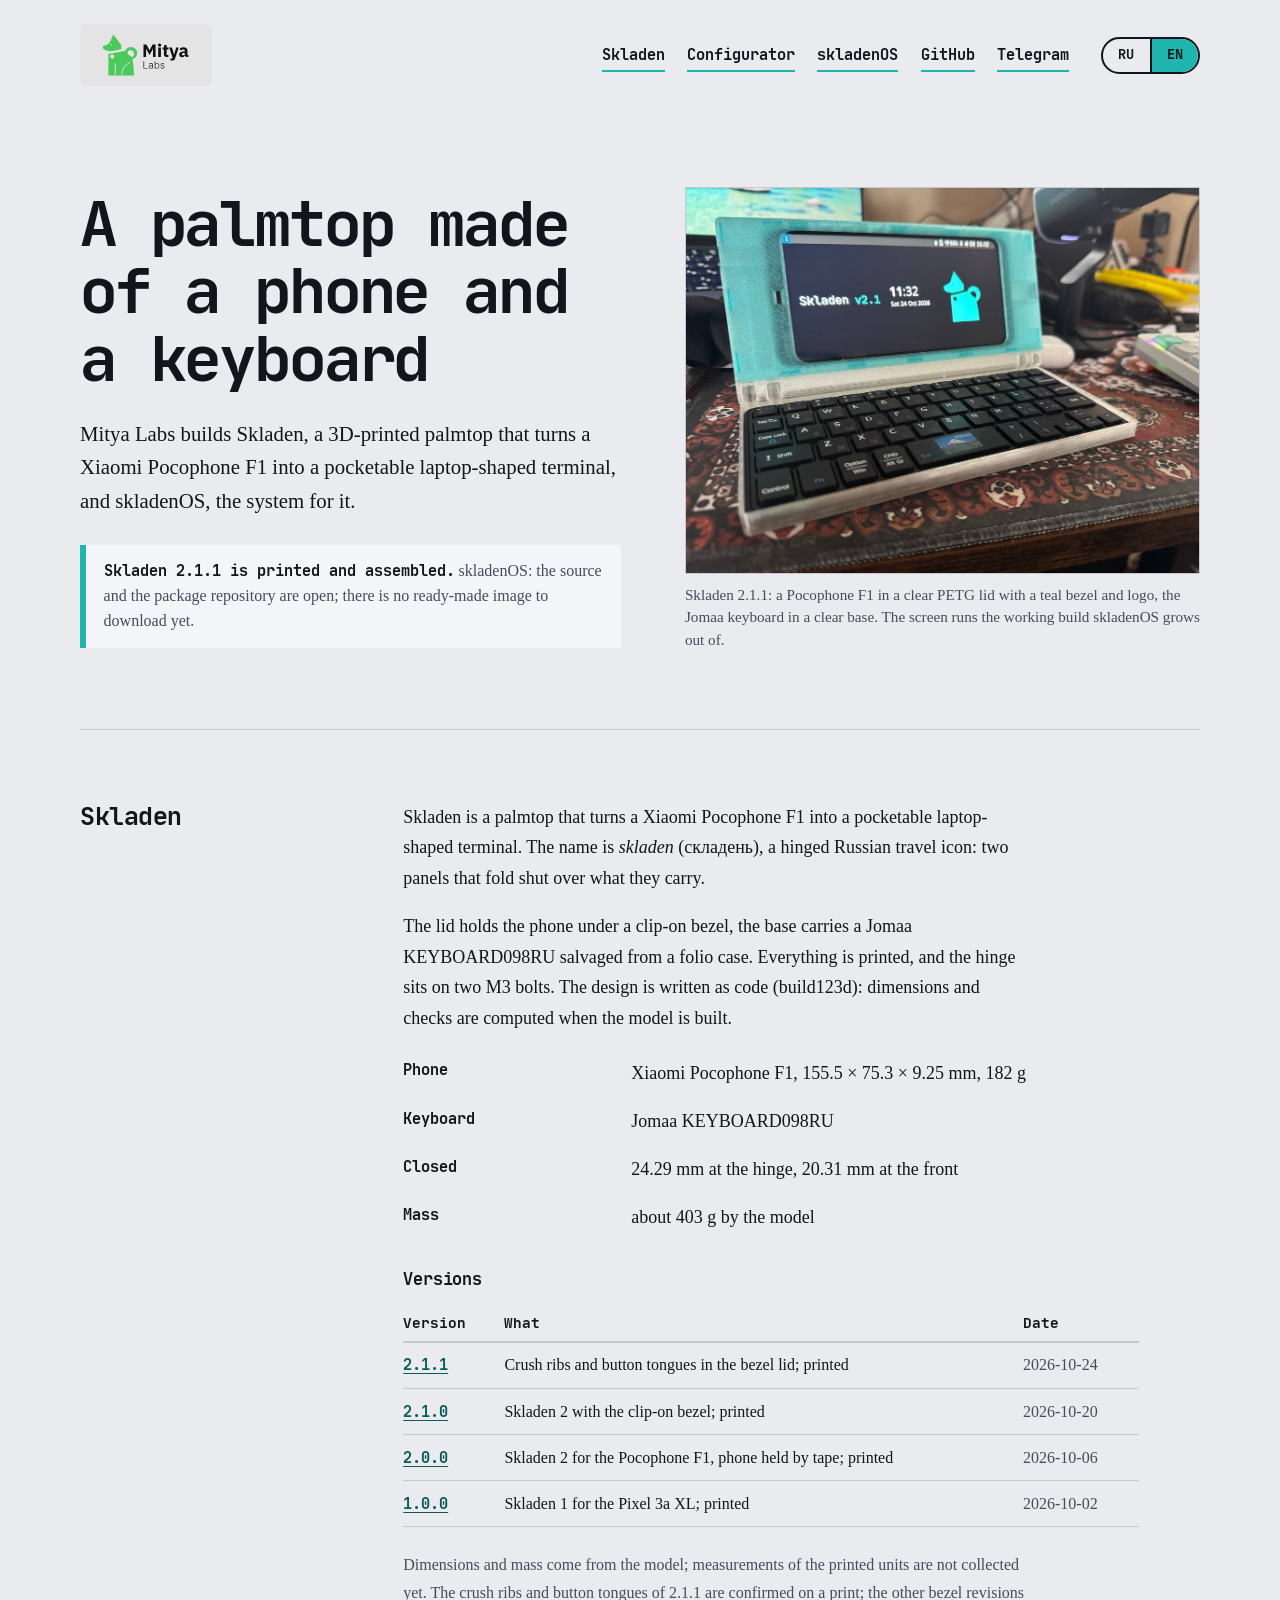
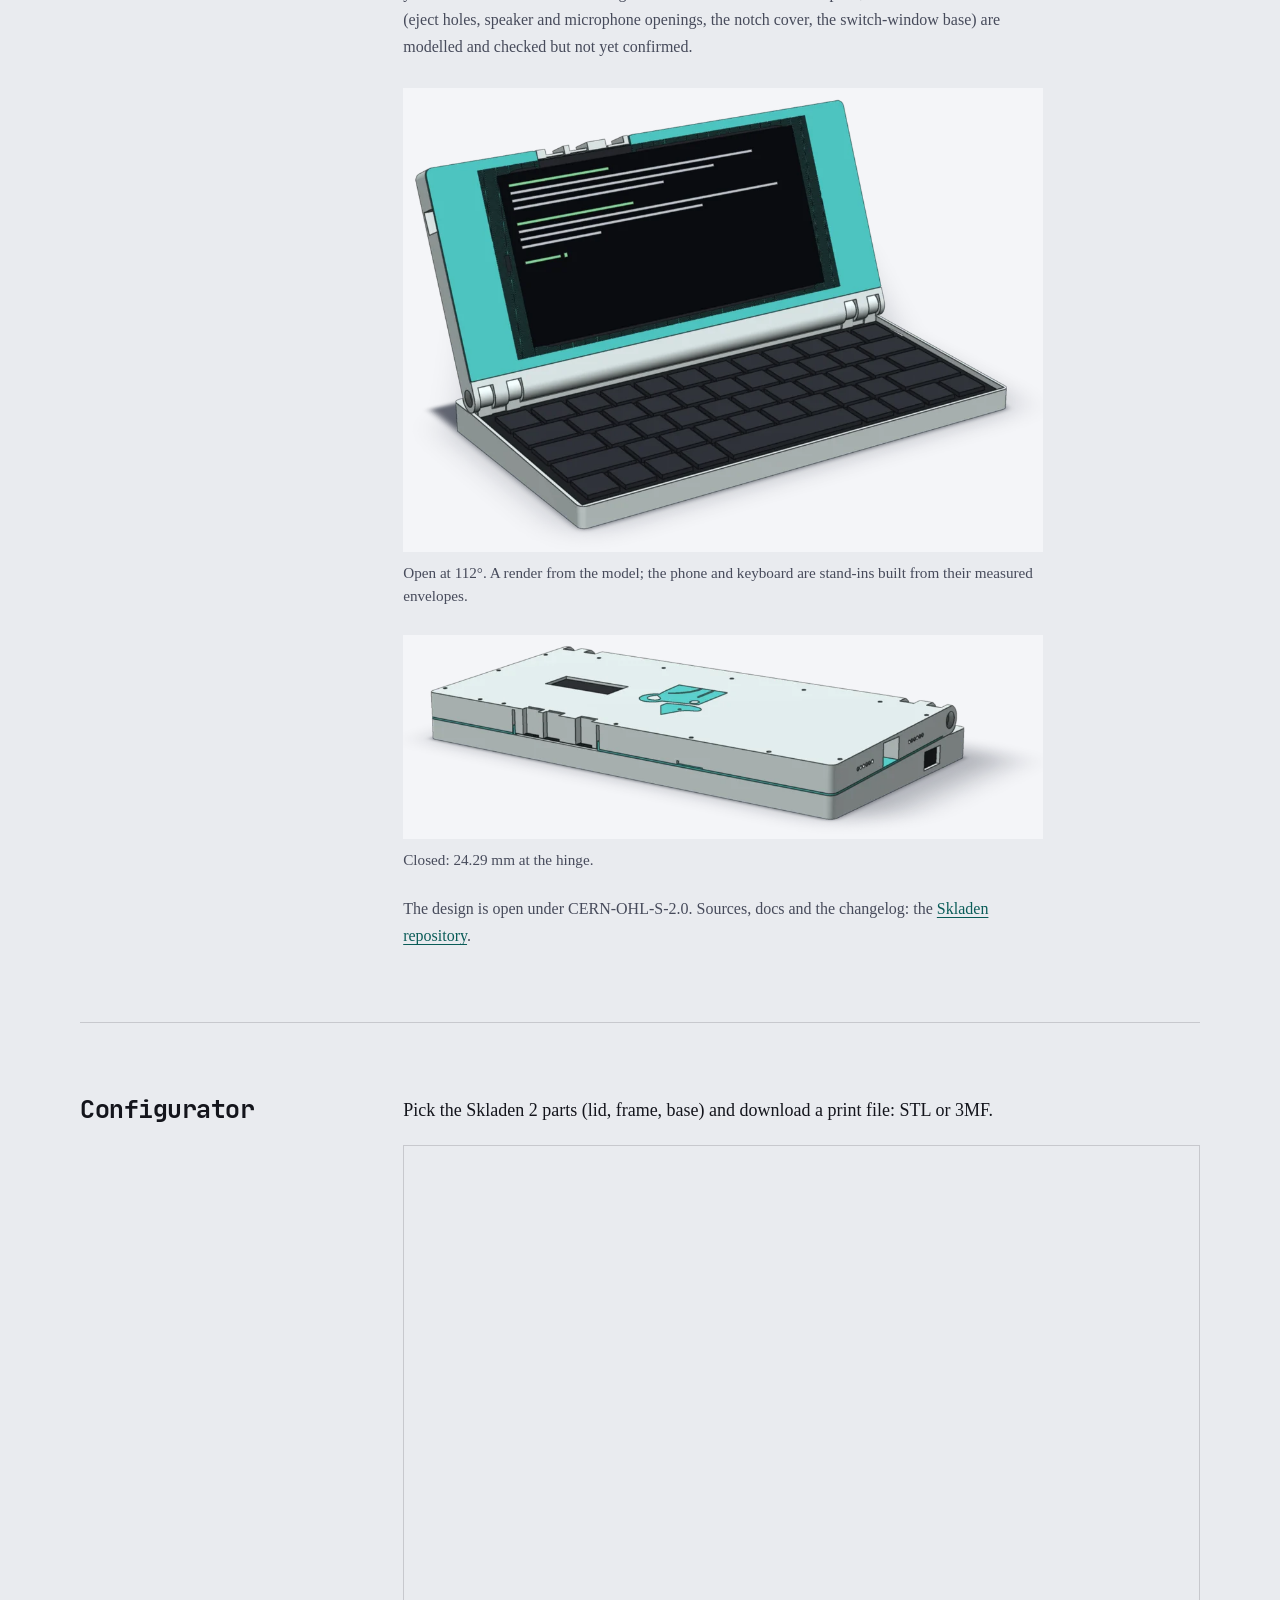
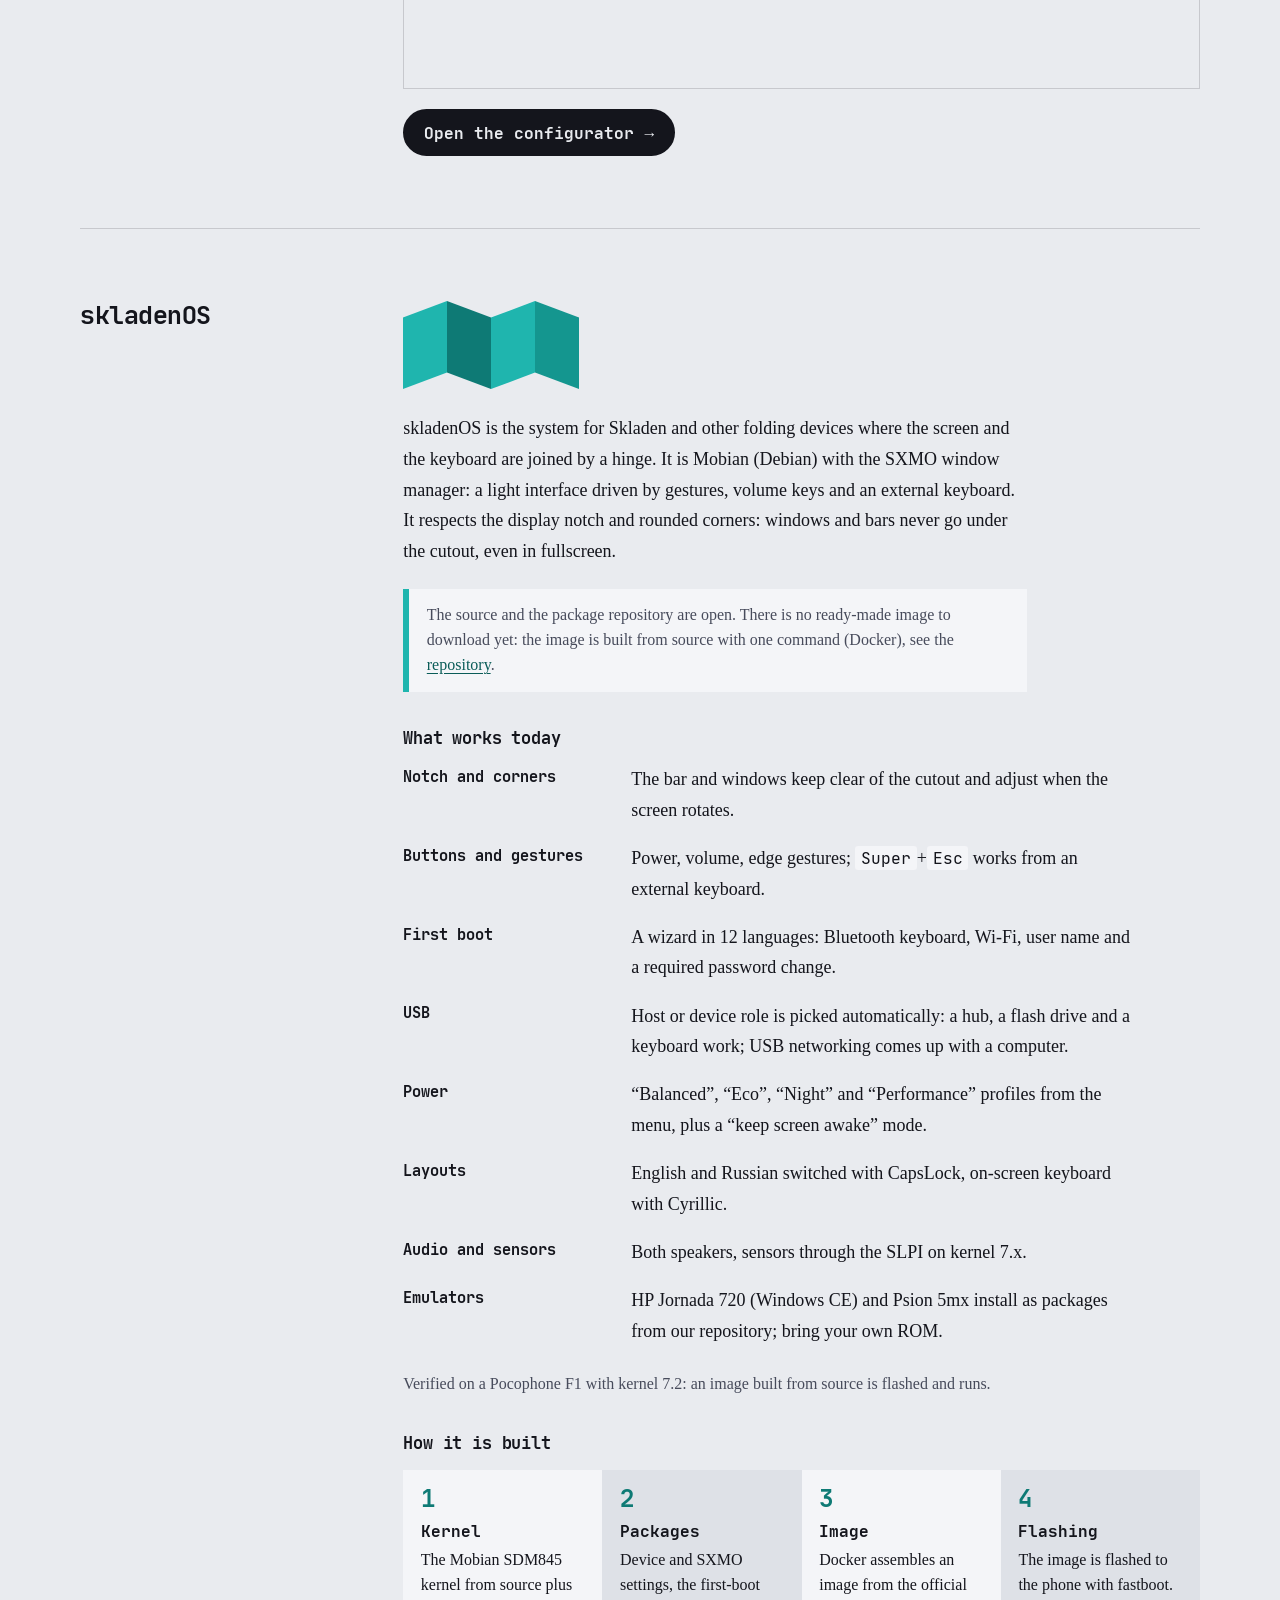
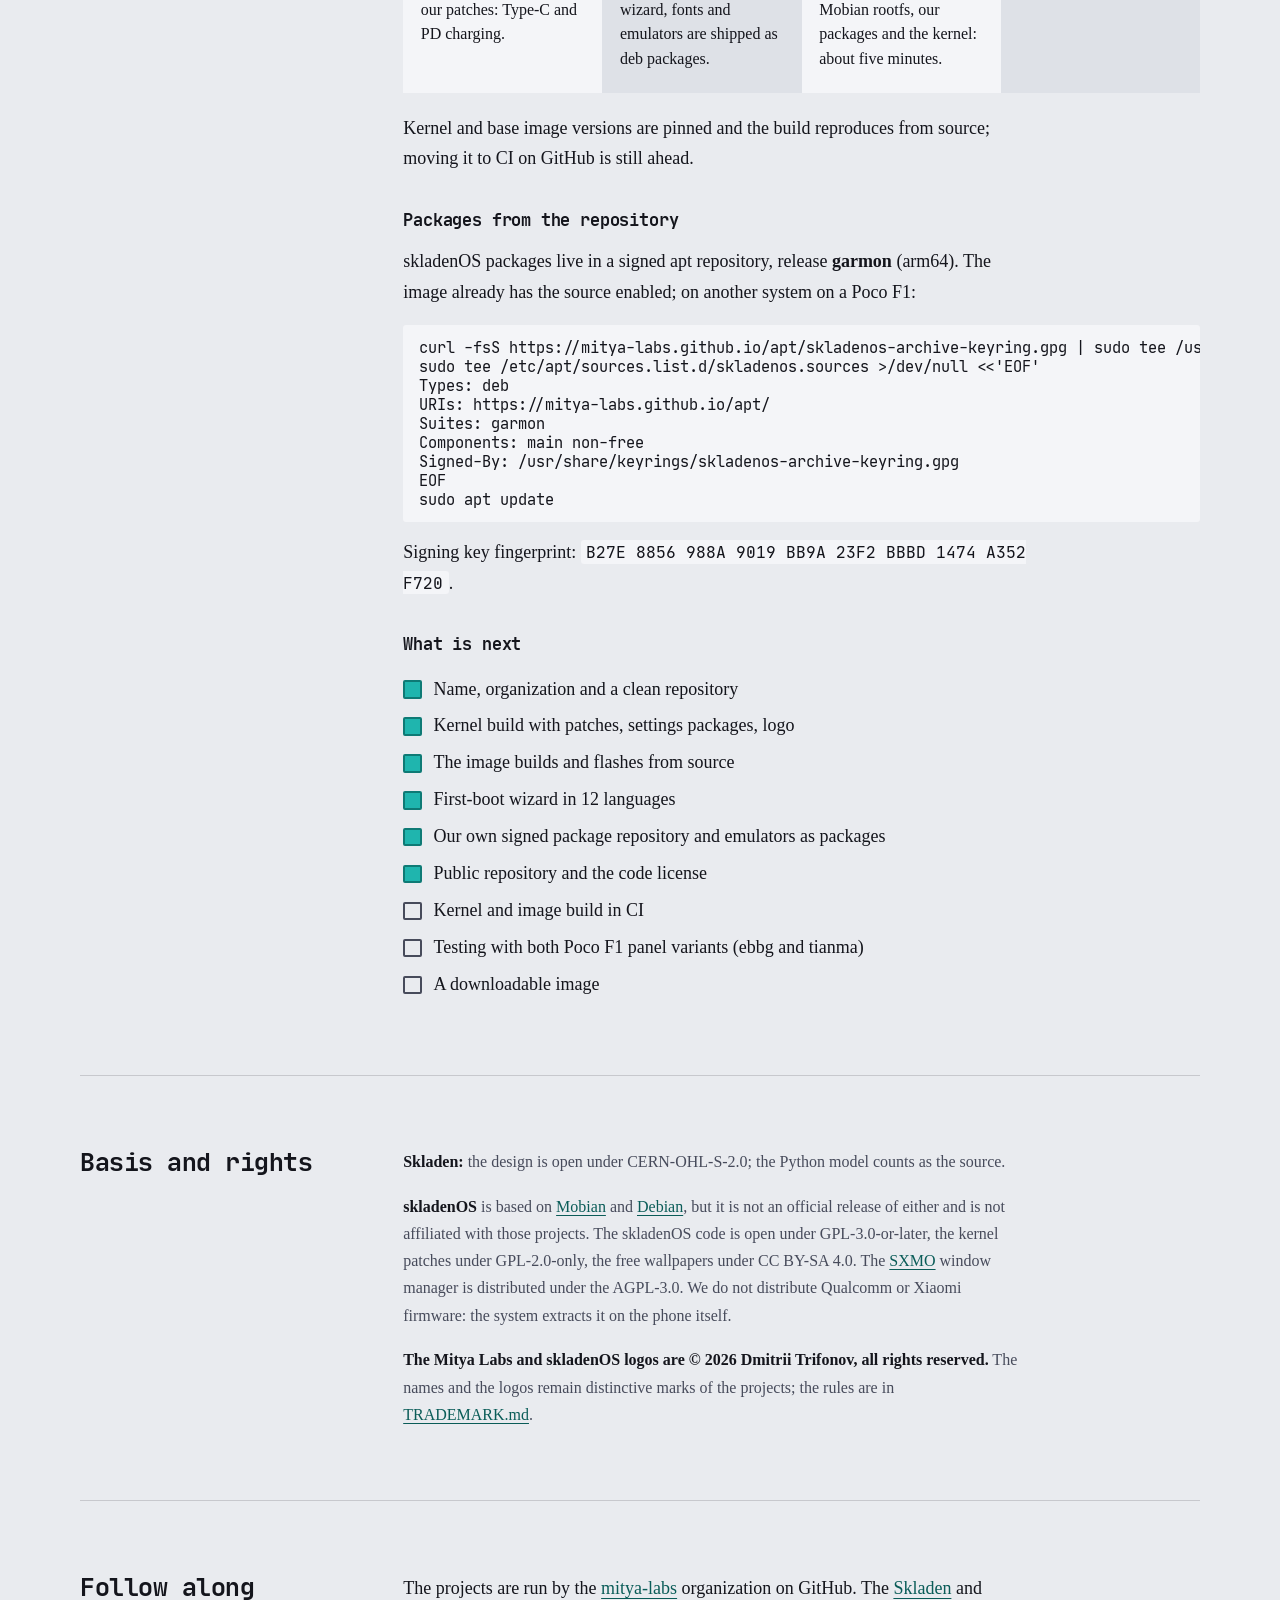
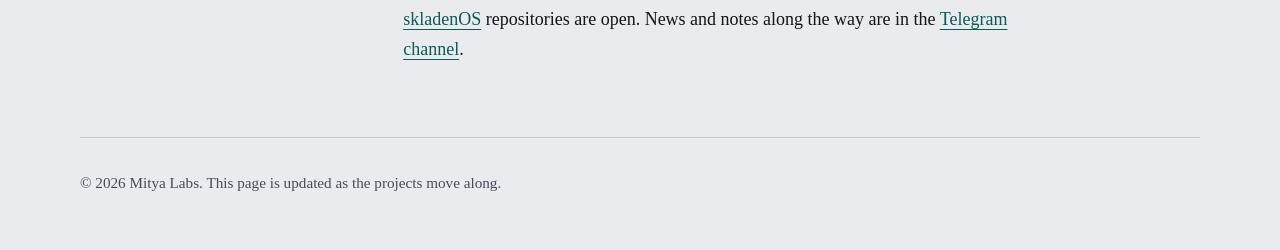
==== commit ddb615f7: "Сайт: раздел skladenOS актуализирован (репозиторий и apt открыты, мастер, эмуляторы, как собирается," ====
--- a/index.html
+++ b/index.html
@@ -53,7 +53,7 @@
   <div>
     <h1>Палмтоп из телефона и клавиатуры</h1>
     <p class="lede">Mitya Labs делает Skladen: напечатанный на 3D-принтере палмтоп, который превращает Xiaomi Pocophone F1 в карманный терминал в форме ноутбука, и skladenOS, систему для него.</p>
-    <p class="status"><strong>Skladen 2.1.1 напечатан и собран.</strong> skladenOS в разработке: готовых образов пока нет.</p>
+    <p class="status"><strong>Skladen 2.1.1 напечатан и собран.</strong> skladenOS: исходники и репозиторий пакетов открыты, готового образа для скачивания пока нет.</p>
   </div>
   <figure class="shot">
     <img src="assets/img/skladen2-photo.jpg" width="1100" height="825" alt="Напечатанный Skladen 2.1.1 на столе, открытый: Pocophone F1 под рамкой на защёлках в прозрачной крышке, клавиатура Jomaa в прозрачном основании, бирюзовые рамка и логотип">
@@ -78,20 +78,32 @@
 <section class="cols" id="skladenos"><h2>skladenOS</h2><div class="body">
 <svg class="mark" viewBox="0 0 320 160" role="img" aria-label="Знак skladenOS: четыре сложенные грани"><polygon class="p1" points="0,30 80,0 80,130 0,160"/><polygon class="p2" points="80,0 160,30 160,160 80,130"/><polygon class="p3" points="160,30 240,0 240,130 160,160"/><polygon class="p4" points="240,0 320,30 320,160 240,130"/></svg>
 <p>skladenOS — система для Skladen и других складных устройств, где экран и клавиатура соединены шарниром. Это Mobian (Debian) с оконным менеджером SXMO: лёгкий интерфейс, которым управляют жестами, кнопками громкости и внешней клавиатурой. Система учитывает вырез экрана и скруглённые углы: окна и панели не заходят под челку, даже в полноэкранном режиме.</p>
-<p class="status">Готовых образов для скачивания пока нет: сборка из исходников и проверка на устройстве ещё идут.</p>
+<p class="status">Исходники и репозиторий пакетов открыты. Готового образа для скачивания пока нет: образ собирается из исходников одной командой (Docker), инструкция в <a href="https://github.com/mitya-labs/skladenos">репозитории</a>.</p>
 <h3>Что уже работает</h3>
-<dl class="feat"><dt>Вырез и углы</dt><dd>Панель и окна отступают от выреза и перестраиваются при повороте экрана.</dd><dt>Кнопки и жесты</dt><dd>Питание, громкость, жесты по краям экрана; с внешней клавиатуры работает <kbd>Super</kbd>+<kbd>Esc</kbd>.</dd><dt>USB</dt><dd>Роль хоста или устройства выбирается сама: хаб, флешка и клавиатура работают, с компьютером поднимается USB-сеть.</dd><dt>Питание</dt><dd>Режимы «Баланс», «Экономия», «Ночь» и «Производительность» из меню, режим «экран не гаснет».</dd><dt>Раскладки</dt><dd>Английская и русская по CapsLock, экранная клавиатура с кириллицей.</dd><dt>Звук и датчики</dt><dd>Оба динамика, датчики через SLPI на ядре 7.x.</dd></dl>
-<p class="note">Проверено на рабочей сборке с Pocophone F1 и ядром 7.2. Новая сборка из исходников ещё проходит проверку на устройстве.</p>
+<dl class="feat"><dt>Вырез и углы</dt><dd>Панель и окна отступают от выреза и перестраиваются при повороте экрана.</dd><dt>Кнопки и жесты</dt><dd>Питание, громкость, жесты по краям экрана; с внешней клавиатуры работает <kbd>Super</kbd>+<kbd>Esc</kbd>.</dd><dt>Первая загрузка</dt><dd>Мастер на 12 языках: Bluetooth-клавиатура, Wi-Fi, имя пользователя и обязательная смена пароля.</dd><dt>USB</dt><dd>Роль хоста или устройства выбирается сама: хаб, флешка и клавиатура работают, с компьютером поднимается USB-сеть.</dd><dt>Питание</dt><dd>Режимы «Баланс», «Экономия», «Ночь» и «Производительность» из меню, режим «экран не гаснет».</dd><dt>Раскладки</dt><dd>Английская и русская по CapsLock, экранная клавиатура с кириллицей.</dd><dt>Звук и датчики</dt><dd>Оба динамика, датчики через SLPI на ядре 7.x.</dd><dt>Эмуляторы</dt><dd>HP Jornada 720 (Windows CE) и Psion 5mx ставятся пакетами из нашего репозитория; ROM нужен свой.</dd></dl>
+<p class="note">Проверено на Pocophone F1 с ядром 7.2: образ, собранный из исходников, прошит и работает.</p>
 <h3>Как собирается</h3>
-<ol class="steps"><li><b>Ядро</b>Ядро Mobian для SDM845 из исходников и наши патчи: Type-C и зарядка PD.</li><li><b>Пакеты</b>Настройки устройства и SXMO оформлены как deb-пакеты.</li><li><b>Образ</b>Рецепты Mobian (debos) собирают образ из ядра и пакетов.</li><li><b>Прошивка</b>Образ прошивается на телефон через fastboot.</li></ol>
-<p>Версии ядра и рецептов зафиксированы, сборку планируется вести в CI на GitHub: образ можно будет воспроизвести из исходников.</p>
+<ol class="steps"><li><b>Ядро</b>Ядро Mobian для SDM845 из исходников и наши патчи: Type-C и зарядка PD.</li><li><b>Пакеты</b>Настройки устройства и SXMO, мастер первой загрузки, шрифты и эмуляторы оформлены как deb-пакеты.</li><li><b>Образ</b>Docker собирает образ из официального rootfs Mobian, наших пакетов и ядра: около пяти минут.</li><li><b>Прошивка</b>Образ прошивается на телефон через fastboot.</li></ol>
+<p>Версии ядра и базового образа зафиксированы, сборка воспроизводится из исходников; перенос в CI на GitHub впереди.</p>
+<h3>Пакеты из репозитория</h3>
+<p>Пакеты skladenOS лежат в подписанном apt-репозитории, релиз <b>garmon</b> (arm64). В образе источник уже включён; на другой системе на Poco F1:</p>
+<pre><code>curl -fsS https://mitya-labs.github.io/apt/skladenos-archive-keyring.gpg | sudo tee /usr/share/keyrings/skladenos-archive-keyring.gpg &gt;/dev/null
+sudo tee /etc/apt/sources.list.d/skladenos.sources &gt;/dev/null &lt;&lt;'EOF'
+Types: deb
+URIs: https://mitya-labs.github.io/apt/
+Suites: garmon
+Components: main non-free
+Signed-By: /usr/share/keyrings/skladenos-archive-keyring.gpg
+EOF
+sudo apt update</code></pre>
+<p>Отпечаток ключа подписи: <code>B27E 8856 988A 9019 BB9A 23F2 BBBD 1474 A352 F720</code>.</p>
 <h3>Что дальше</h3>
-<ul class="road"><li class="done">Имя, организация и чистый репозиторий</li><li class="done">Каркас сборки ядра с патчами, пакеты настроек, логотип</li><li>Полная сборка ядра и образа в CI</li><li>Обновления по воздуху (OTA) через собственный репозиторий пакетов</li><li>Проверка с обоими вариантами панели Poco F1 (ebbg и tianma)</li><li>Иконки статус-бара, лицензия и описание репозитория</li><li>Публичный репозиторий и первый образ</li></ul>
+<ul class="road"><li class="done">Имя, организация и чистый репозиторий</li><li class="done">Сборка ядра с патчами, пакеты настроек, логотип</li><li class="done">Образ собирается и прошивается из исходников</li><li class="done">Мастер первой загрузки на 12 языках</li><li class="done">Свой подписанный репозиторий пакетов и эмуляторы пакетами</li><li class="done">Публичный репозиторий и лицензия кода</li><li>Сборка ядра и образа в CI</li><li>Проверка с обоими вариантами панели Poco F1 (ebbg и tianma)</li><li>Образ для скачивания</li></ul>
 </div></section>
 
-<section class="cols"><h2>Основа и права</h2><div class="body fine"><p><strong>Skladen:</strong> конструкция открыта под CERN-OHL-S-2.0, исходником считается Python-модель.</p><p><strong>skladenOS</strong> основан на <a href="https://mobian.org">Mobian</a> и <a href="https://www.debian.org">Debian</a>, но не является их официальным выпуском и не связан с этими проектами. Оконный менеджер <a href="https://sxmo.org">SXMO</a> распространяется под AGPL-3.0. Прошивки Qualcomm и Xiaomi мы не распространяем: система извлекает их на самом телефоне. Лицензия кода skladenOS будет объявлена при открытии репозитория.</p><p><strong>Логотипы Mitya Labs и skladenOS © 2026 Dmitrii Trifonov, все права защищены.</strong> Названия и логотипы остаются отличительными знаками проектов.</p></div></section>
+<section class="cols"><h2>Основа и права</h2><div class="body fine"><p><strong>Skladen:</strong> конструкция открыта под CERN-OHL-S-2.0, исходником считается Python-модель.</p><p><strong>skladenOS</strong> основан на <a href="https://mobian.org">Mobian</a> и <a href="https://www.debian.org">Debian</a>, но не является их официальным выпуском и не связан с этими проектами. Код skladenOS открыт под GPL-3.0-or-later, патчи ядра — GPL-2.0-only, свободные обои — CC BY-SA 4.0. Оконный менеджер <a href="https://sxmo.org">SXMO</a> распространяется под AGPL-3.0. Прошивки Qualcomm и Xiaomi мы не распространяем: система извлекает их на самом телефоне.</p><p><strong>Логотипы Mitya Labs и skladenOS © 2026 Dmitrii Trifonov, все права защищены.</strong> Названия и логотипы остаются отличительными знаками проектов; правила — в <a href="https://github.com/mitya-labs/skladenos/blob/main/TRADEMARK.md">TRADEMARK.md</a>.</p></div></section>
 
-<section class="cols"><h2>Где следить</h2><div class="body"><p>Проекты ведёт организация <a href="https://github.com/mitya-labs">mitya-labs</a> на GitHub. Репозиторий <a href="https://github.com/mitya-labs/skladen">Skladen</a> открыт. Репозиторий skladenOS откроется, когда будут готовы лицензия и описание; до тех пор можно подписаться на организацию. Новости и заметки по ходу работы — в <a href="https://t.me/dorimemmap">Telegram-канале</a>.</p></div></section>
+<section class="cols"><h2>Где следить</h2><div class="body"><p>Проекты ведёт организация <a href="https://github.com/mitya-labs">mitya-labs</a> на GitHub. Репозитории <a href="https://github.com/mitya-labs/skladen">Skladen</a> и <a href="https://github.com/mitya-labs/skladenos">skladenOS</a> открыты. Новости и заметки по ходу работы — в <a href="https://t.me/dorimemmap">Telegram-канале</a>.</p></div></section>
 </main>
 
 <footer>
--- a/style.css
+++ b/style.css
@@ -146,3 +146,6 @@
 a.cta { display: inline-block; font: 700 1rem/1 var(--mono); padding: .85rem 1.2rem; color: var(--paper); background: var(--ink); text-decoration: none; border: 2px solid var(--ink); border-radius: 999px; }
 a.cta:hover { background: transparent; color: var(--ink); }
 a.cta:focus-visible { outline: 3px solid var(--link); outline-offset: 3px; }
+
+pre { font: 400 .85em var(--mono); background: var(--sheet); padding: .8rem 1rem; border-radius: 3px; overflow-x: auto; }
+pre code { background: none; padding: 0; font: inherit; }
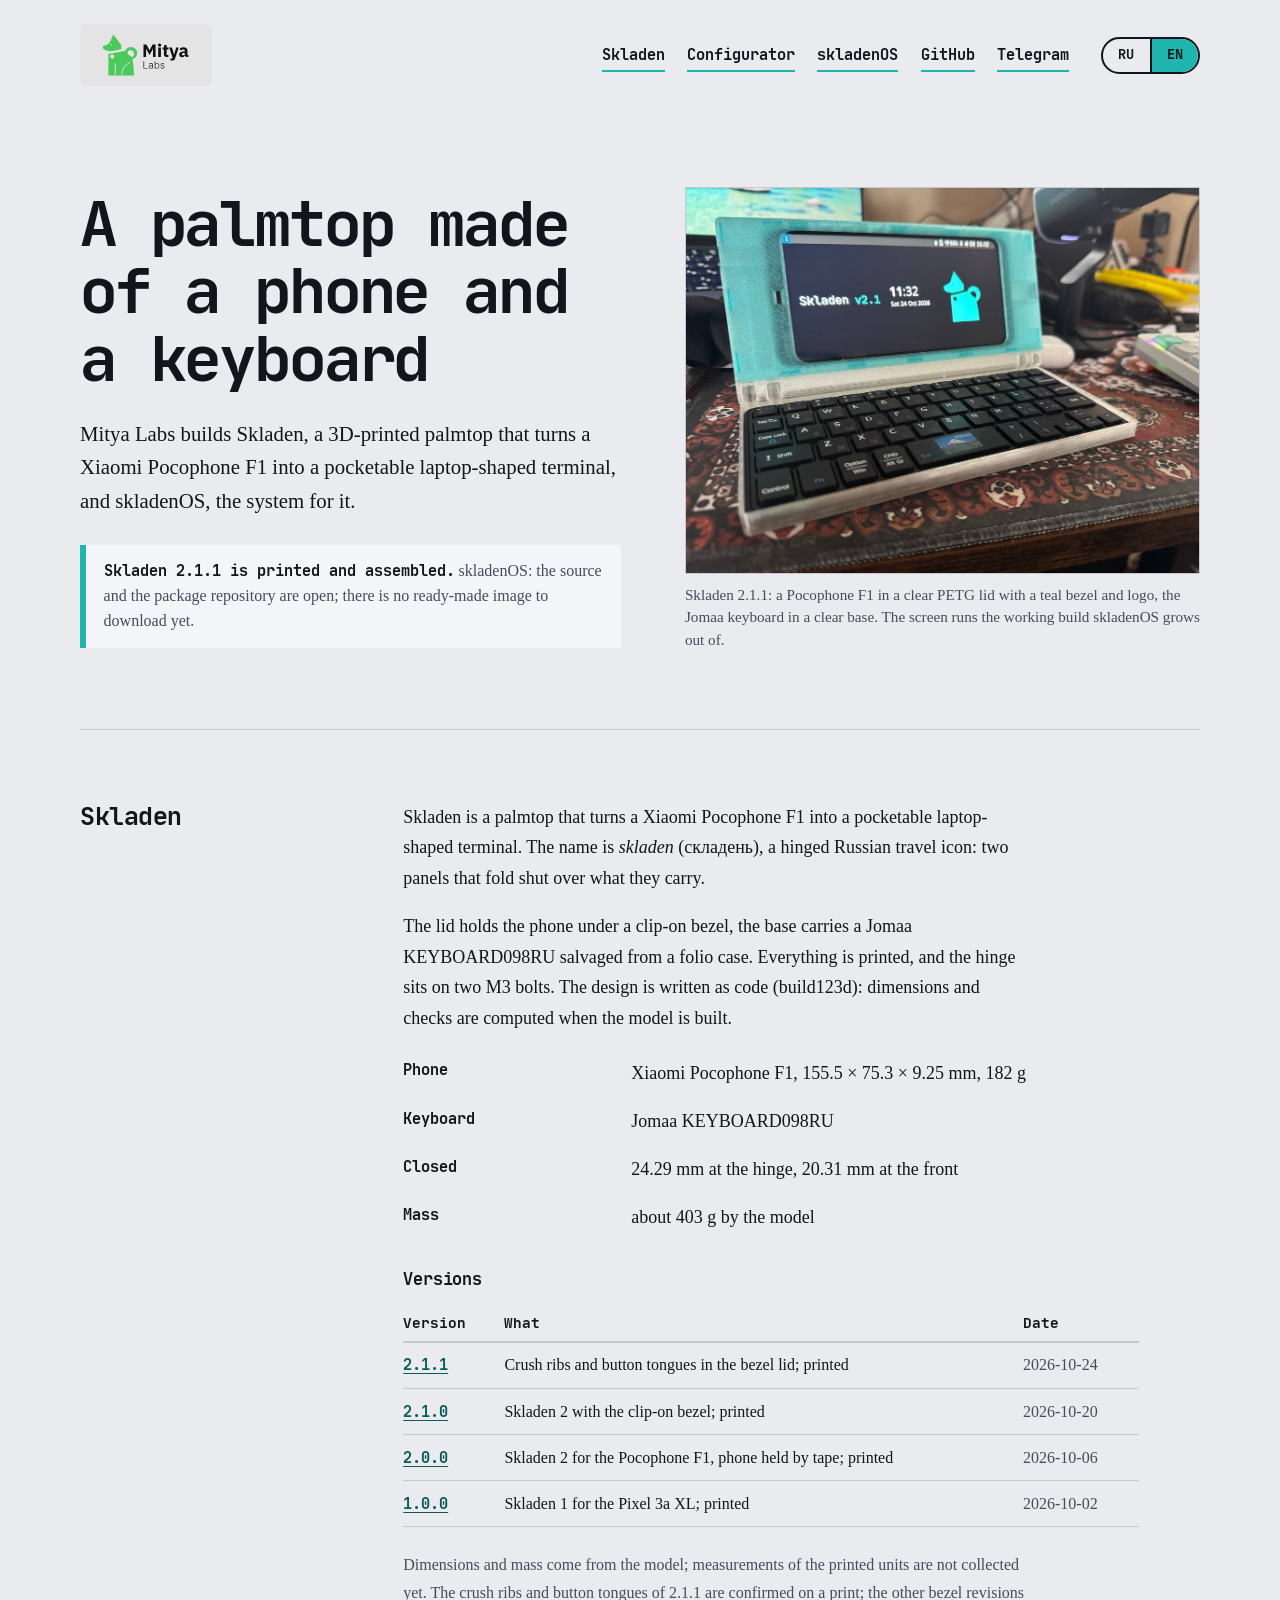
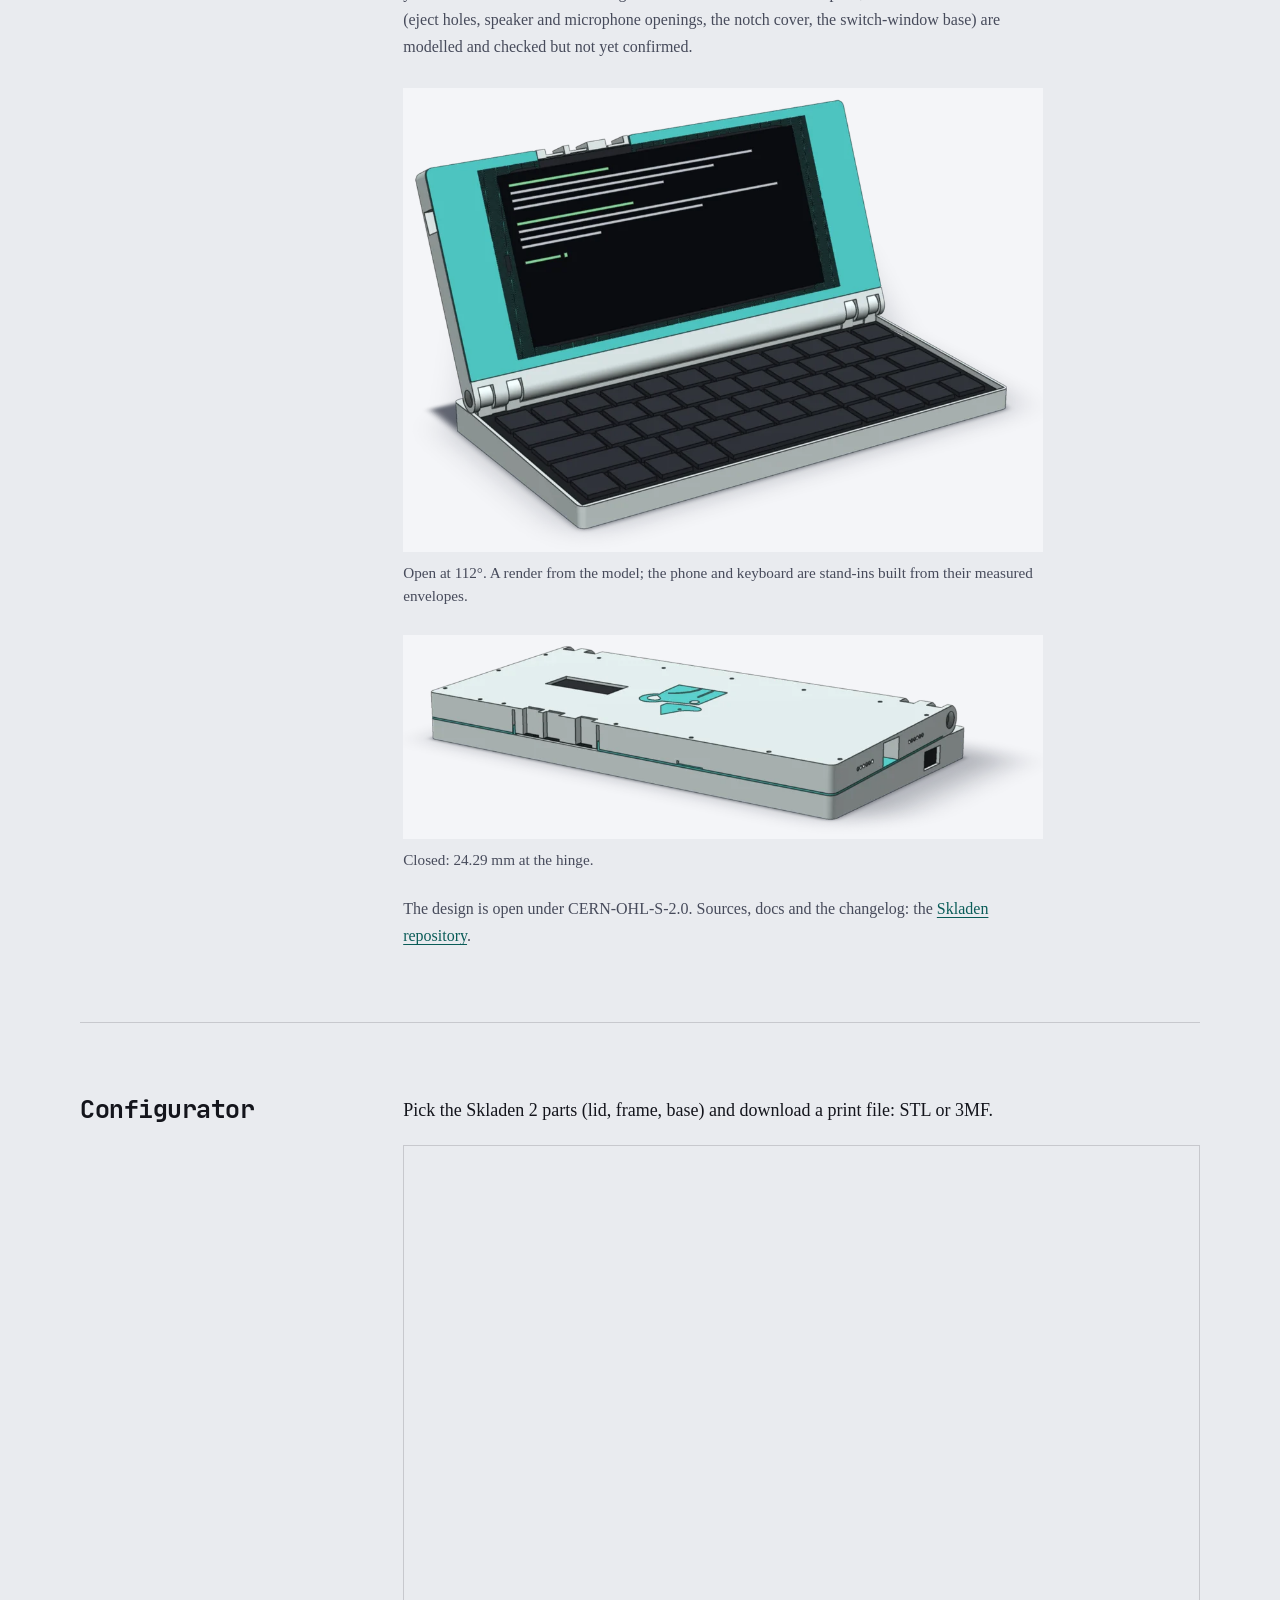
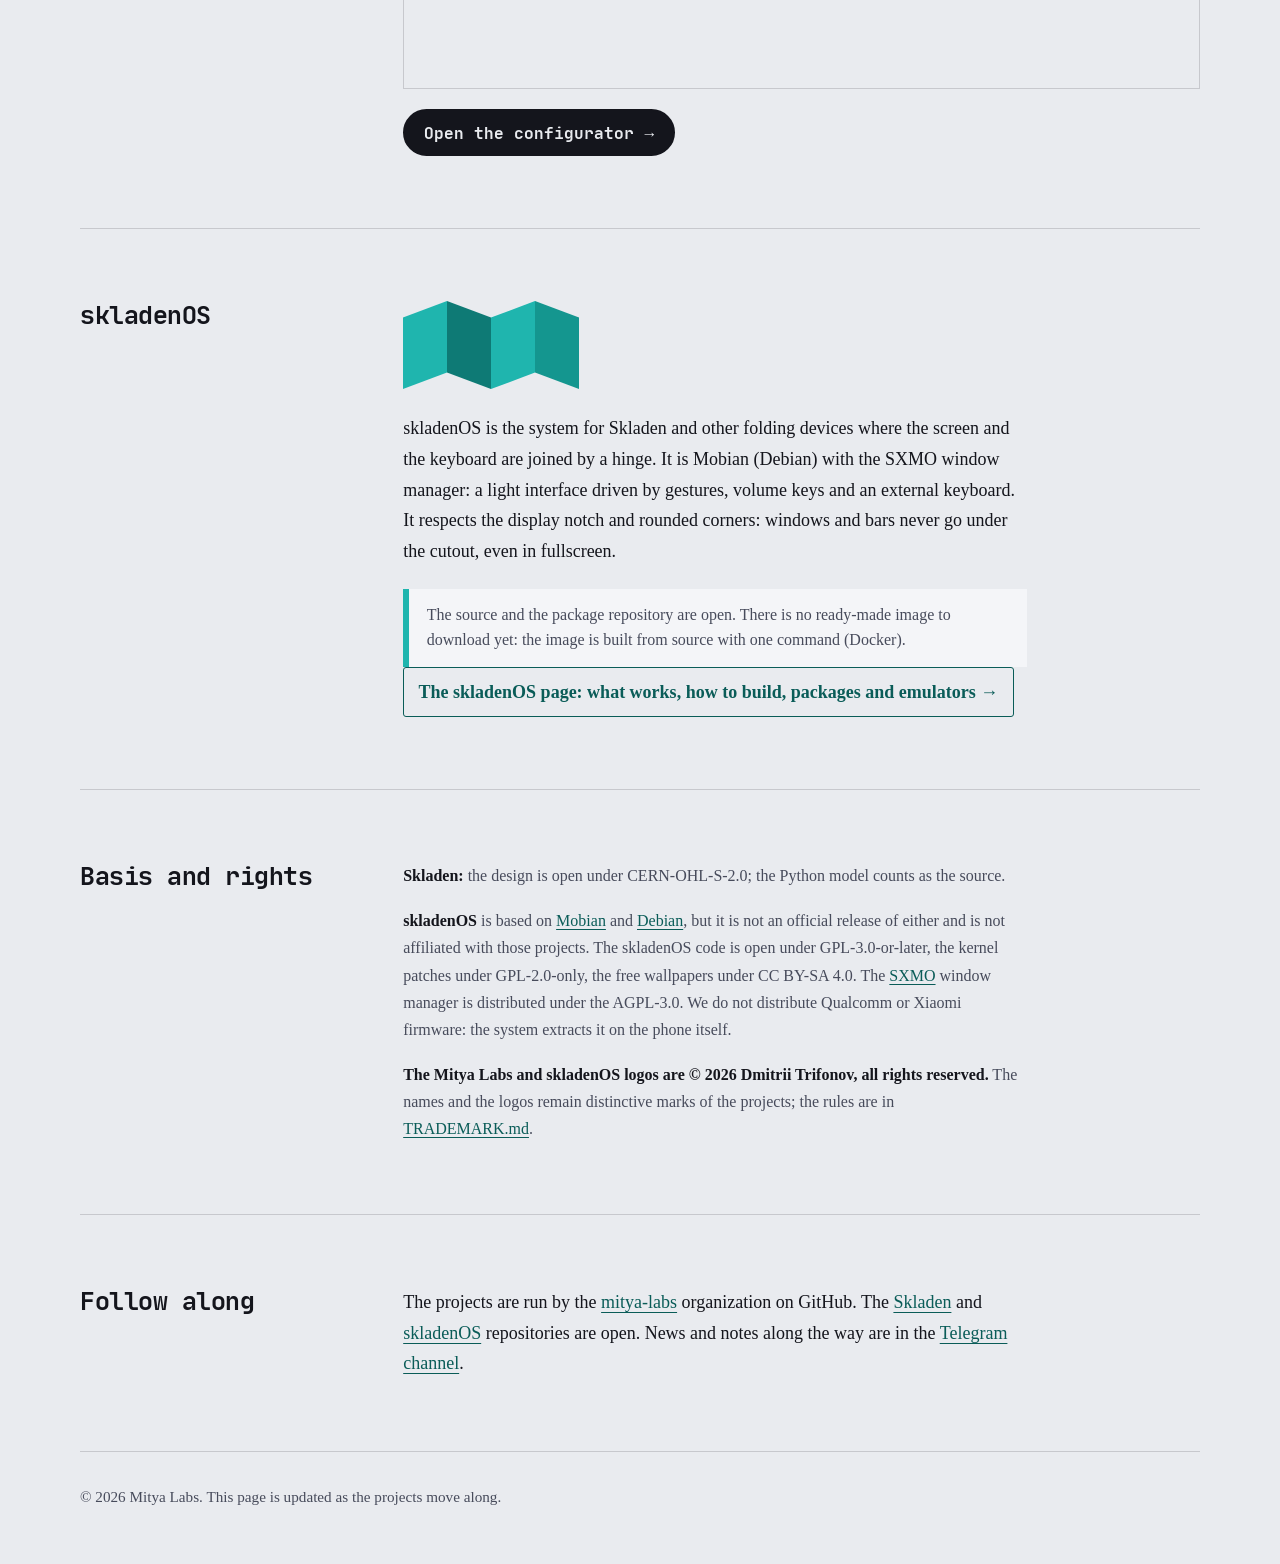
==== commit 12e0593c: "Сайт: отдельная страница skladenOS (ru/en): что работает, первая загрузка, сборка и прошивка, пакеты" ====
--- a/index.html
+++ b/index.html
@@ -78,27 +78,8 @@
 <section class="cols" id="skladenos"><h2>skladenOS</h2><div class="body">
 <svg class="mark" viewBox="0 0 320 160" role="img" aria-label="Знак skladenOS: четыре сложенные грани"><polygon class="p1" points="0,30 80,0 80,130 0,160"/><polygon class="p2" points="80,0 160,30 160,160 80,130"/><polygon class="p3" points="160,30 240,0 240,130 160,160"/><polygon class="p4" points="240,0 320,30 320,160 240,130"/></svg>
 <p>skladenOS — система для Skladen и других складных устройств, где экран и клавиатура соединены шарниром. Это Mobian (Debian) с оконным менеджером SXMO: лёгкий интерфейс, которым управляют жестами, кнопками громкости и внешней клавиатурой. Система учитывает вырез экрана и скруглённые углы: окна и панели не заходят под челку, даже в полноэкранном режиме.</p>
-<p class="status">Исходники и репозиторий пакетов открыты. Готового образа для скачивания пока нет: образ собирается из исходников одной командой (Docker), инструкция в <a href="https://github.com/mitya-labs/skladenos">репозитории</a>.</p>
-<h3>Что уже работает</h3>
-<dl class="feat"><dt>Вырез и углы</dt><dd>Панель и окна отступают от выреза и перестраиваются при повороте экрана.</dd><dt>Кнопки и жесты</dt><dd>Питание, громкость, жесты по краям экрана; с внешней клавиатуры работает <kbd>Super</kbd>+<kbd>Esc</kbd>.</dd><dt>Первая загрузка</dt><dd>Мастер на 12 языках: Bluetooth-клавиатура, Wi-Fi, имя пользователя и обязательная смена пароля.</dd><dt>USB</dt><dd>Роль хоста или устройства выбирается сама: хаб, флешка и клавиатура работают, с компьютером поднимается USB-сеть.</dd><dt>Питание</dt><dd>Режимы «Баланс», «Экономия», «Ночь» и «Производительность» из меню, режим «экран не гаснет».</dd><dt>Раскладки</dt><dd>Английская и русская по CapsLock, экранная клавиатура с кириллицей.</dd><dt>Звук и датчики</dt><dd>Оба динамика, датчики через SLPI на ядре 7.x.</dd><dt>Эмуляторы</dt><dd>HP Jornada 720 (Windows CE) и Psion 5mx ставятся пакетами из нашего репозитория; ROM нужен свой.</dd></dl>
-<p class="note">Проверено на Pocophone F1 с ядром 7.2: образ, собранный из исходников, прошит и работает.</p>
-<h3>Как собирается</h3>
-<ol class="steps"><li><b>Ядро</b>Ядро Mobian для SDM845 из исходников и наши патчи: Type-C и зарядка PD.</li><li><b>Пакеты</b>Настройки устройства и SXMO, мастер первой загрузки, шрифты и эмуляторы оформлены как deb-пакеты.</li><li><b>Образ</b>Docker собирает образ из официального rootfs Mobian, наших пакетов и ядра: около пяти минут.</li><li><b>Прошивка</b>Образ прошивается на телефон через fastboot.</li></ol>
-<p>Версии ядра и базового образа зафиксированы, сборка воспроизводится из исходников; перенос в CI на GitHub впереди.</p>
-<h3>Пакеты из репозитория</h3>
-<p>Пакеты skladenOS лежат в подписанном apt-репозитории, релиз <b>garmon</b> (arm64). В образе источник уже включён; на другой системе на Poco F1:</p>
-<pre><code>curl -fsS https://mitya-labs.github.io/apt/skladenos-archive-keyring.gpg | sudo tee /usr/share/keyrings/skladenos-archive-keyring.gpg &gt;/dev/null
-sudo tee /etc/apt/sources.list.d/skladenos.sources &gt;/dev/null &lt;&lt;'EOF'
-Types: deb
-URIs: https://mitya-labs.github.io/apt/
-Suites: garmon
-Components: main non-free
-Signed-By: /usr/share/keyrings/skladenos-archive-keyring.gpg
-EOF
-sudo apt update</code></pre>
-<p>Отпечаток ключа подписи: <code>B27E 8856 988A 9019 BB9A 23F2 BBBD 1474 A352 F720</code>.</p>
-<h3>Что дальше</h3>
-<ul class="road"><li class="done">Имя, организация и чистый репозиторий</li><li class="done">Сборка ядра с патчами, пакеты настроек, логотип</li><li class="done">Образ собирается и прошивается из исходников</li><li class="done">Мастер первой загрузки на 12 языках</li><li class="done">Свой подписанный репозиторий пакетов и эмуляторы пакетами</li><li class="done">Публичный репозиторий и лицензия кода</li><li>Сборка ядра и образа в CI</li><li>Проверка с обоими вариантами панели Poco F1 (ebbg и tianma)</li><li>Образ для скачивания</li></ul>
+<p class="status">Исходники и репозиторий пакетов открыты. Готового образа для скачивания пока нет: образ собирается из исходников одной командой (Docker).</p>
+<p><a class="btn" href="skladenos/">Страница skladenOS: что работает, как собрать, пакеты и эмуляторы →</a></p>
 </div></section>
 
 <section class="cols"><h2>Основа и права</h2><div class="body fine"><p><strong>Skladen:</strong> конструкция открыта под CERN-OHL-S-2.0, исходником считается Python-модель.</p><p><strong>skladenOS</strong> основан на <a href="https://mobian.org">Mobian</a> и <a href="https://www.debian.org">Debian</a>, но не является их официальным выпуском и не связан с этими проектами. Код skladenOS открыт под GPL-3.0-or-later, патчи ядра — GPL-2.0-only, свободные обои — CC BY-SA 4.0. Оконный менеджер <a href="https://sxmo.org">SXMO</a> распространяется под AGPL-3.0. Прошивки Qualcomm и Xiaomi мы не распространяем: система извлекает их на самом телефоне.</p><p><strong>Логотипы Mitya Labs и skladenOS © 2026 Dmitrii Trifonov, все права защищены.</strong> Названия и логотипы остаются отличительными знаками проектов; правила — в <a href="https://github.com/mitya-labs/skladenos/blob/main/TRADEMARK.md">TRADEMARK.md</a>.</p></div></section>
--- a/style.css
+++ b/style.css
@@ -149,3 +149,7 @@
 
 pre { font: 400 .85em var(--mono); background: var(--sheet); padding: .8rem 1rem; border-radius: 3px; overflow-x: auto; }
 pre code { background: none; padding: 0; font: inherit; }
+
+a.btn { display: inline-block; padding: .55rem .9rem; border: 1px solid currentColor; border-radius: 3px; font-weight: 700; text-decoration: none; }
+a.btn:hover, a.btn:focus-visible { background: var(--sheet); }
+header.top nav a[aria-current="page"] { text-decoration: underline; text-underline-offset: .25em; }
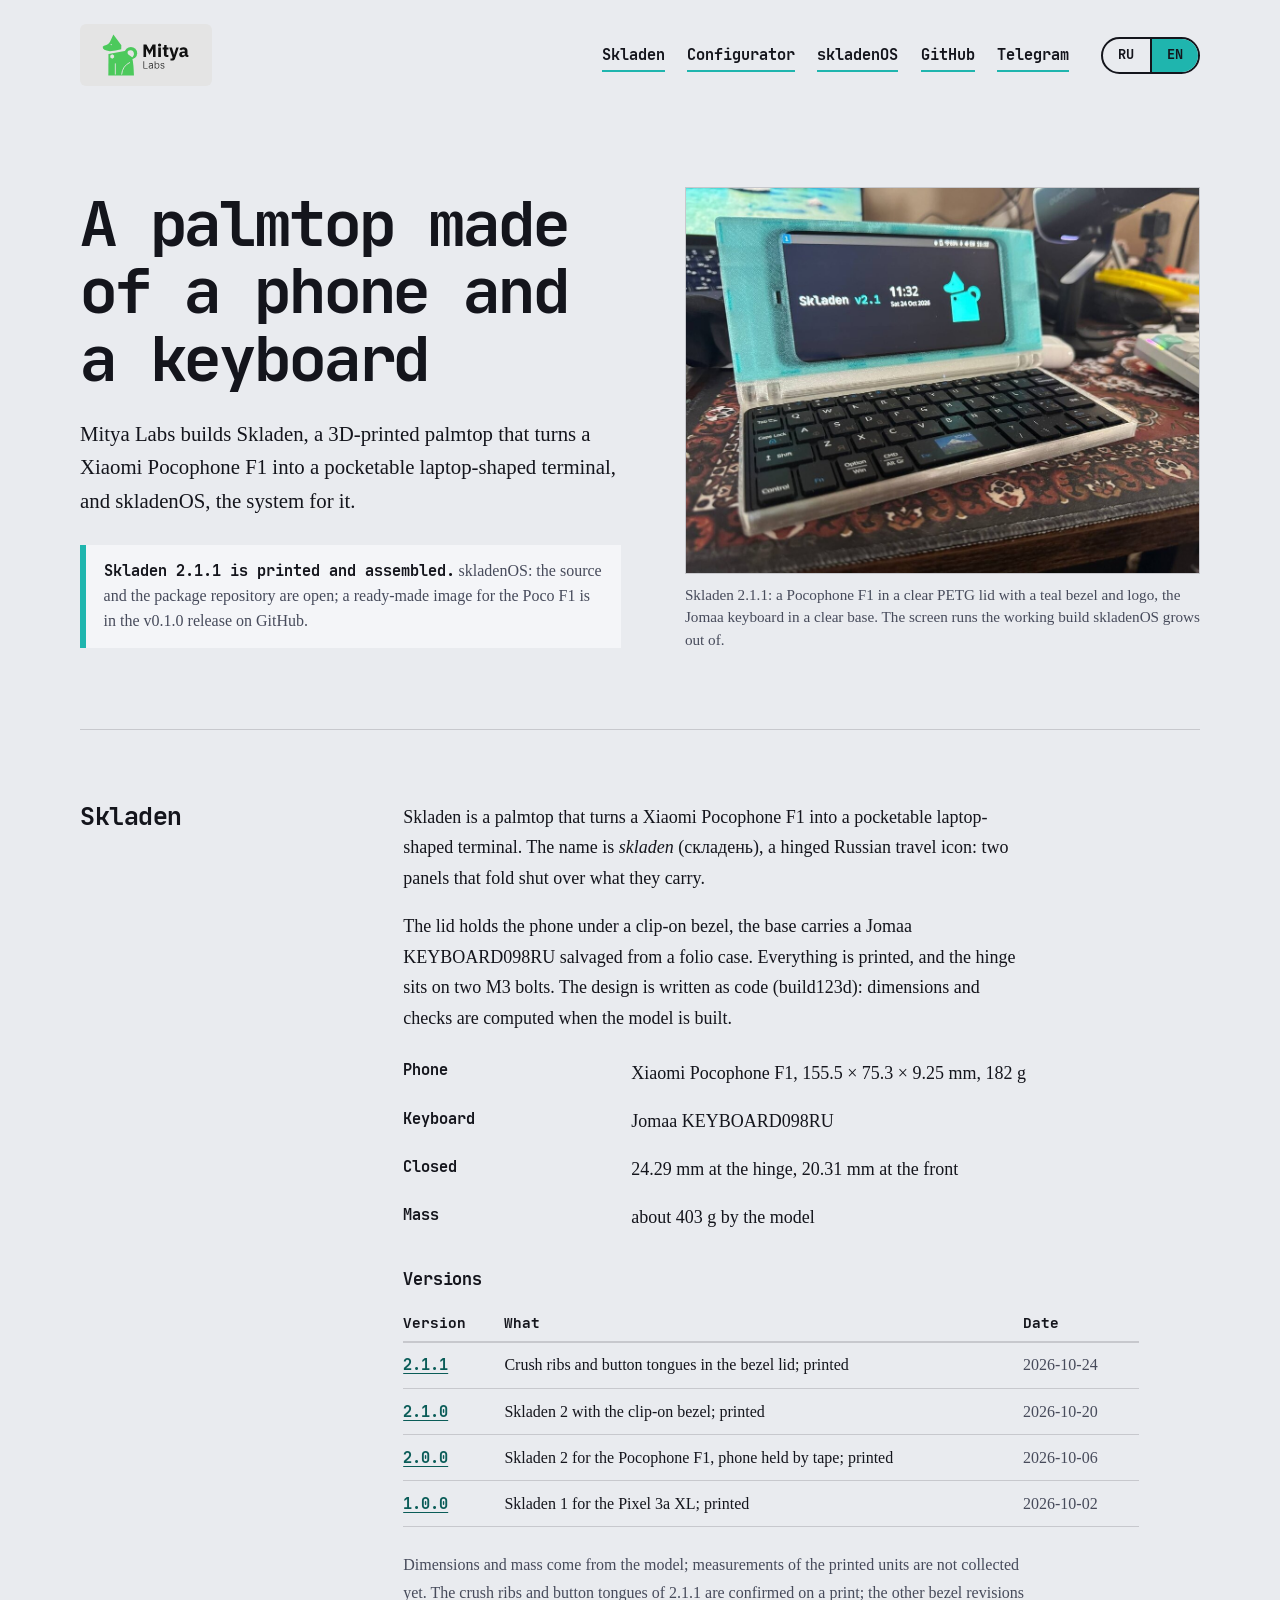
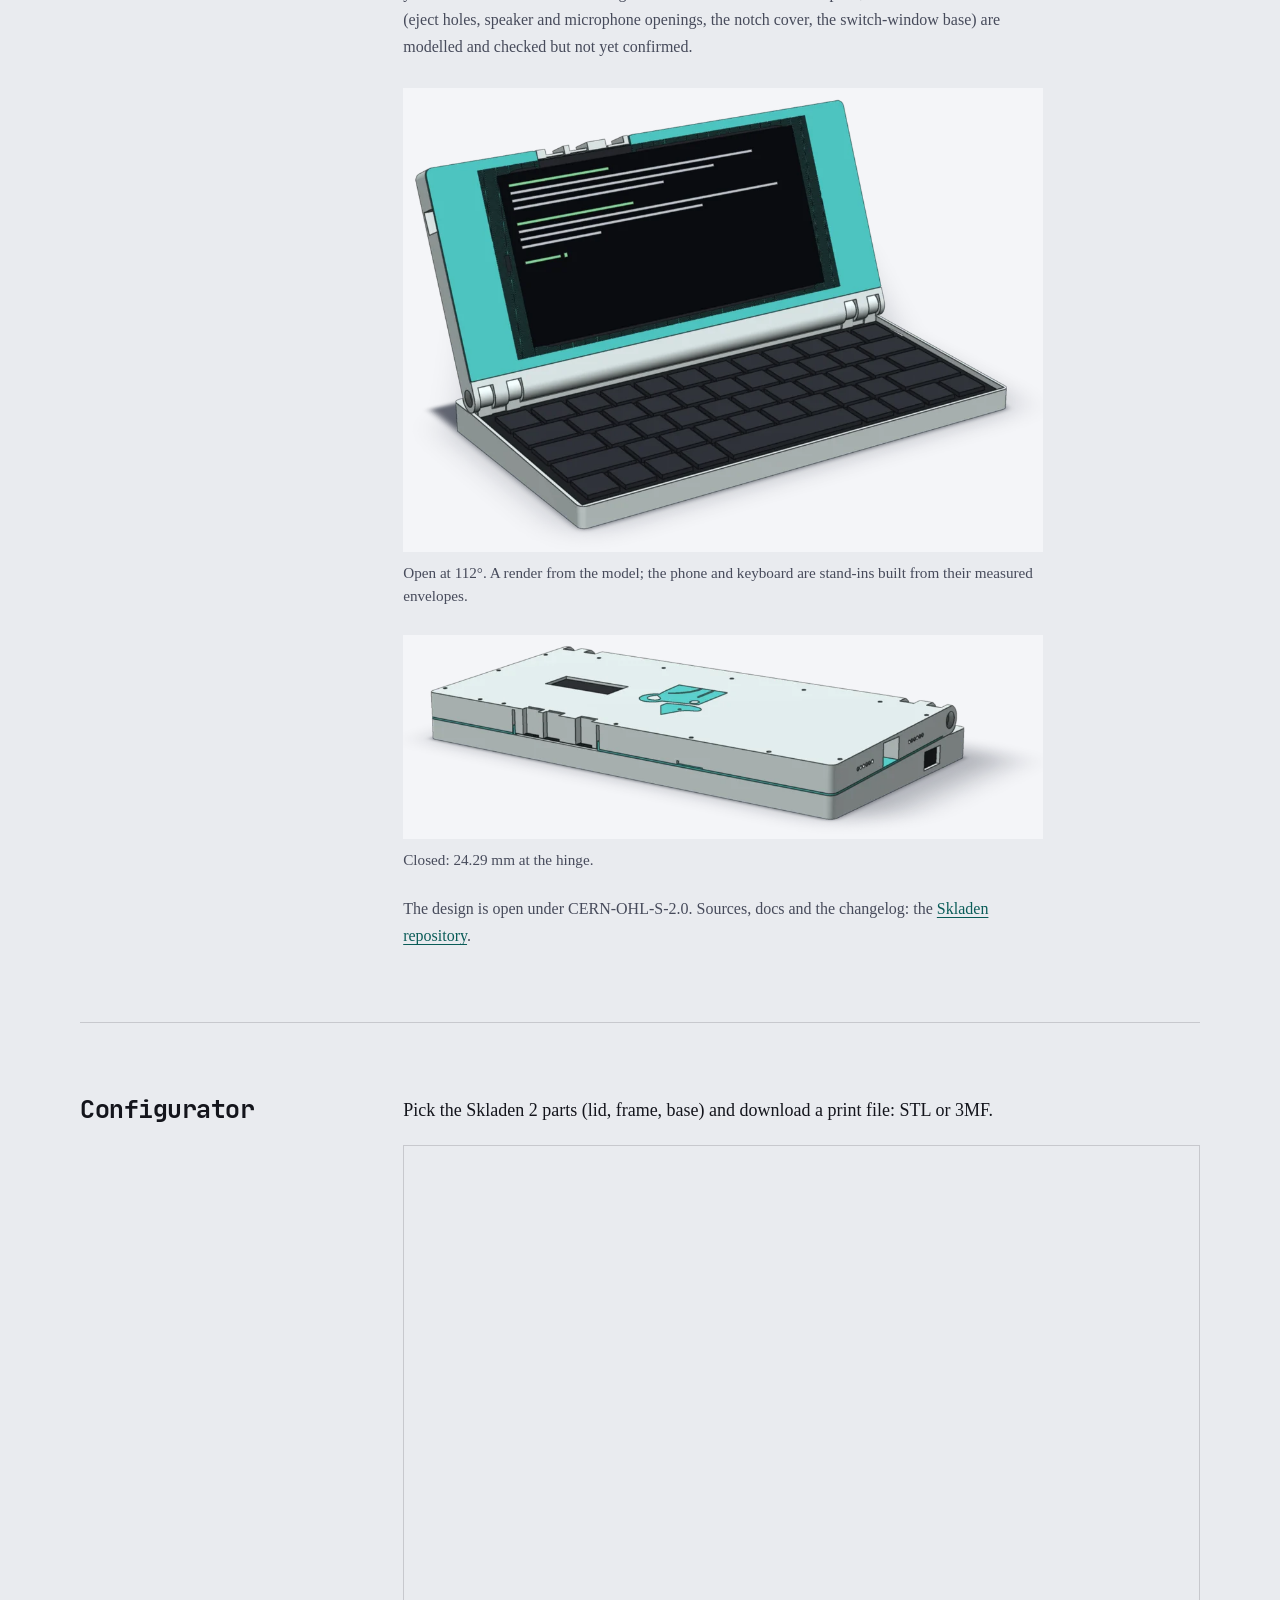
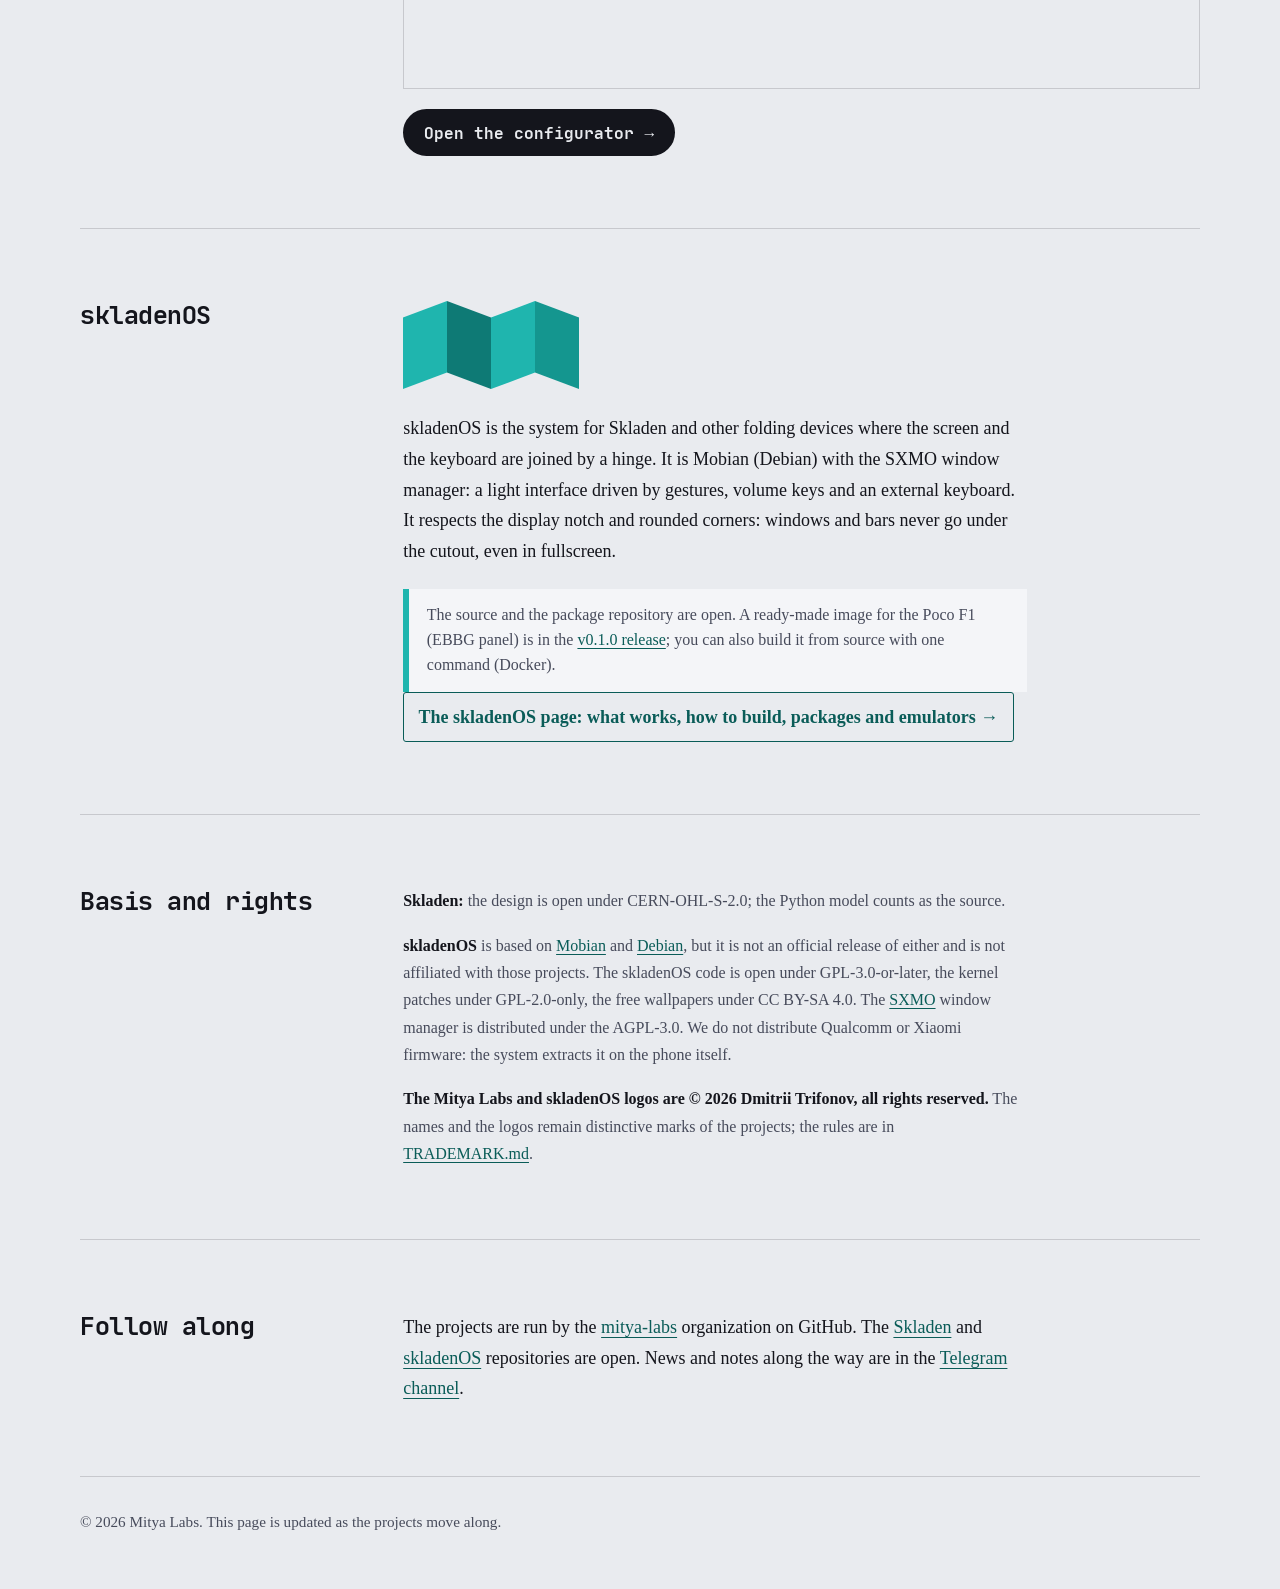
==== commit c676ab85: "skladenOS: ссылки на релиз v0.1.0 (образ для скачивания) Co-Authored-By: Claude Sonnet 5.5 <noreply@" ====
--- a/index.html
+++ b/index.html
@@ -53,7 +53,7 @@
   <div>
     <h1>Палмтоп из телефона и клавиатуры</h1>
     <p class="lede">Mitya Labs делает Skladen: напечатанный на 3D-принтере палмтоп, который превращает Xiaomi Pocophone F1 в карманный терминал в форме ноутбука, и skladenOS, систему для него.</p>
-    <p class="status"><strong>Skladen 2.1.1 напечатан и собран.</strong> skladenOS: исходники и репозиторий пакетов открыты, готового образа для скачивания пока нет.</p>
+    <p class="status"><strong>Skladen 2.1.1 напечатан и собран.</strong> skladenOS: исходники и репозиторий пакетов открыты, готовый образ для Poco F1 скачивается из релиза v0.1.0 на GitHub.</p>
   </div>
   <figure class="shot">
     <img src="assets/img/skladen2-photo.jpg" width="1100" height="825" alt="Напечатанный Skladen 2.1.1 на столе, открытый: Pocophone F1 под рамкой на защёлках в прозрачной крышке, клавиатура Jomaa в прозрачном основании, бирюзовые рамка и логотип">
@@ -78,7 +78,7 @@
 <section class="cols" id="skladenos"><h2>skladenOS</h2><div class="body">
 <svg class="mark" viewBox="0 0 320 160" role="img" aria-label="Знак skladenOS: четыре сложенные грани"><polygon class="p1" points="0,30 80,0 80,130 0,160"/><polygon class="p2" points="80,0 160,30 160,160 80,130"/><polygon class="p3" points="160,30 240,0 240,130 160,160"/><polygon class="p4" points="240,0 320,30 320,160 240,130"/></svg>
 <p>skladenOS — система для Skladen и других складных устройств, где экран и клавиатура соединены шарниром. Это Mobian (Debian) с оконным менеджером SXMO: лёгкий интерфейс, которым управляют жестами, кнопками громкости и внешней клавиатурой. Система учитывает вырез экрана и скруглённые углы: окна и панели не заходят под челку, даже в полноэкранном режиме.</p>
-<p class="status">Исходники и репозиторий пакетов открыты. Готового образа для скачивания пока нет: образ собирается из исходников одной командой (Docker).</p>
+<p class="status">Исходники и репозиторий пакетов открыты. Готовый образ для Poco F1 (панель EBBG) — в <a href="https://github.com/mitya-labs/skladenos/releases/tag/v0.1.0">релизе v0.1.0</a>; можно и собрать из исходников одной командой (Docker).</p>
 <p><a class="btn" href="skladenos/">Страница skladenOS: что работает, как собрать, пакеты и эмуляторы →</a></p>
 </div></section>
 
